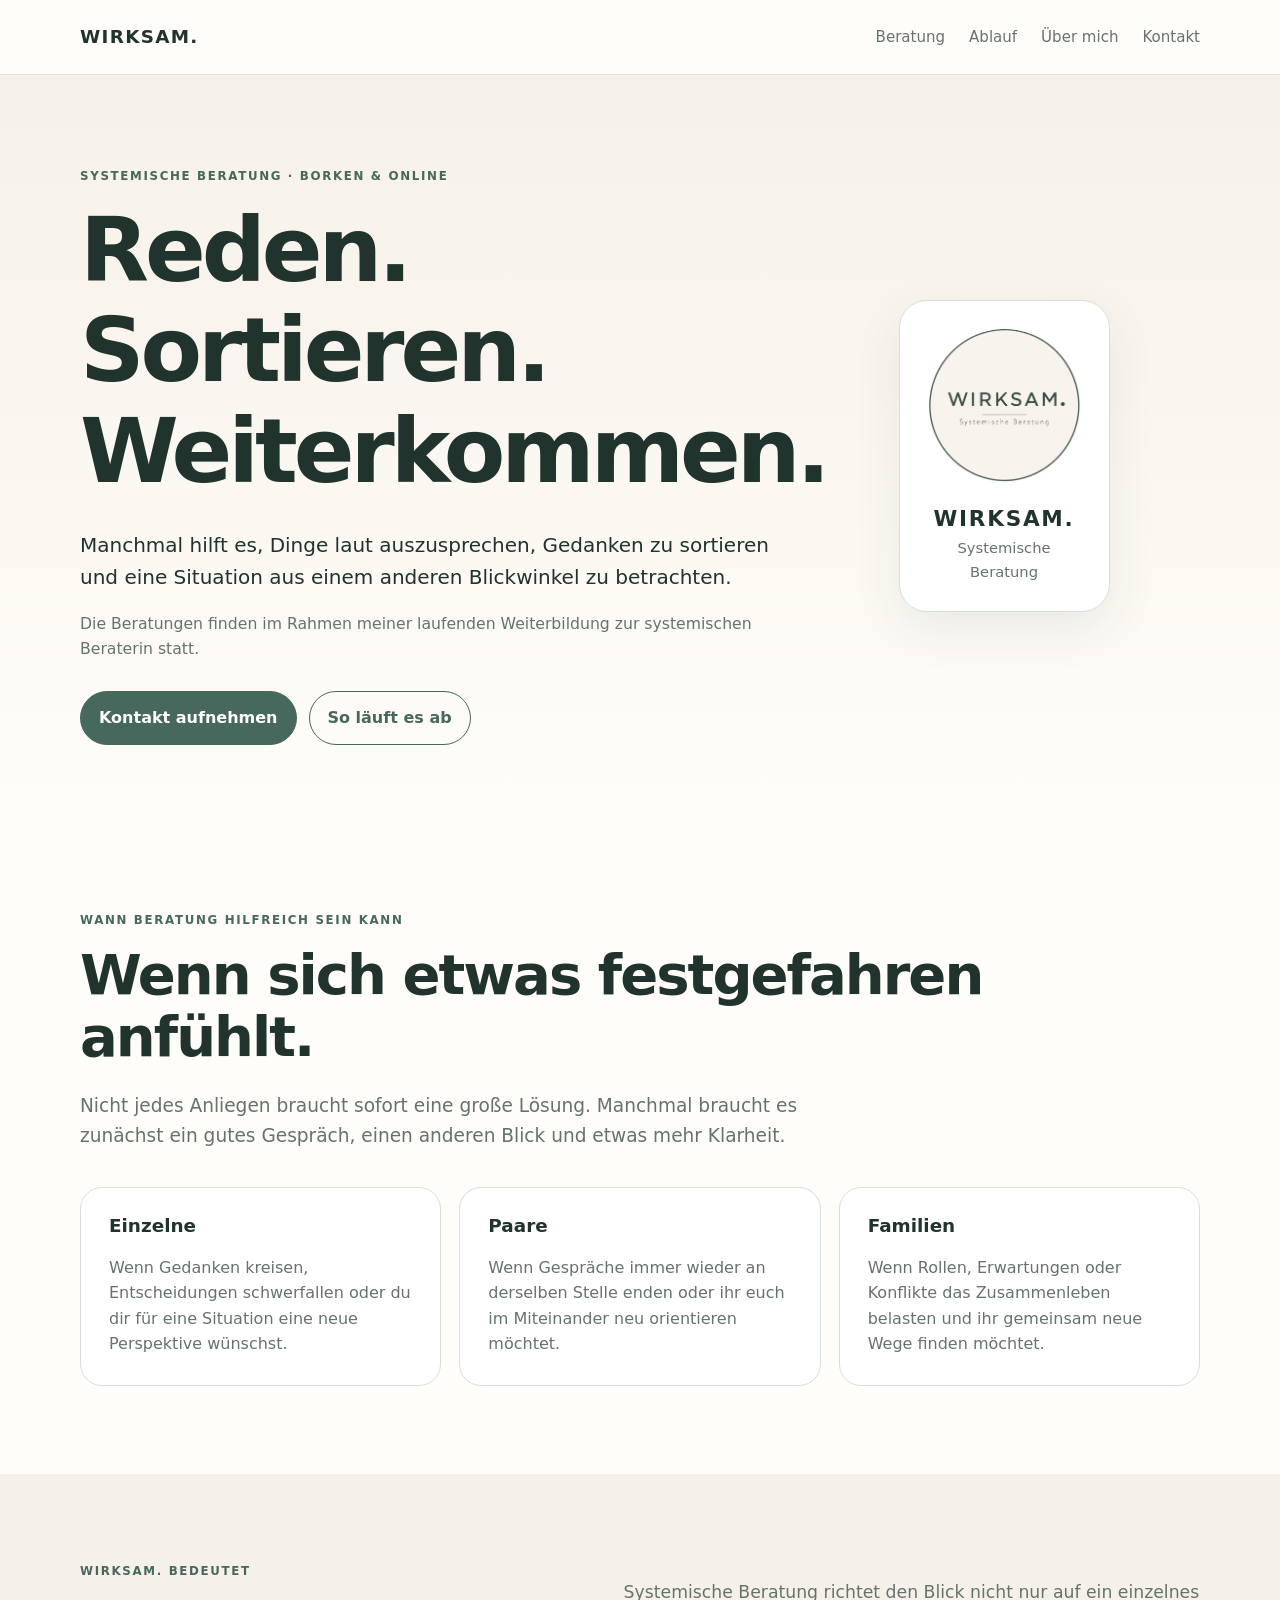
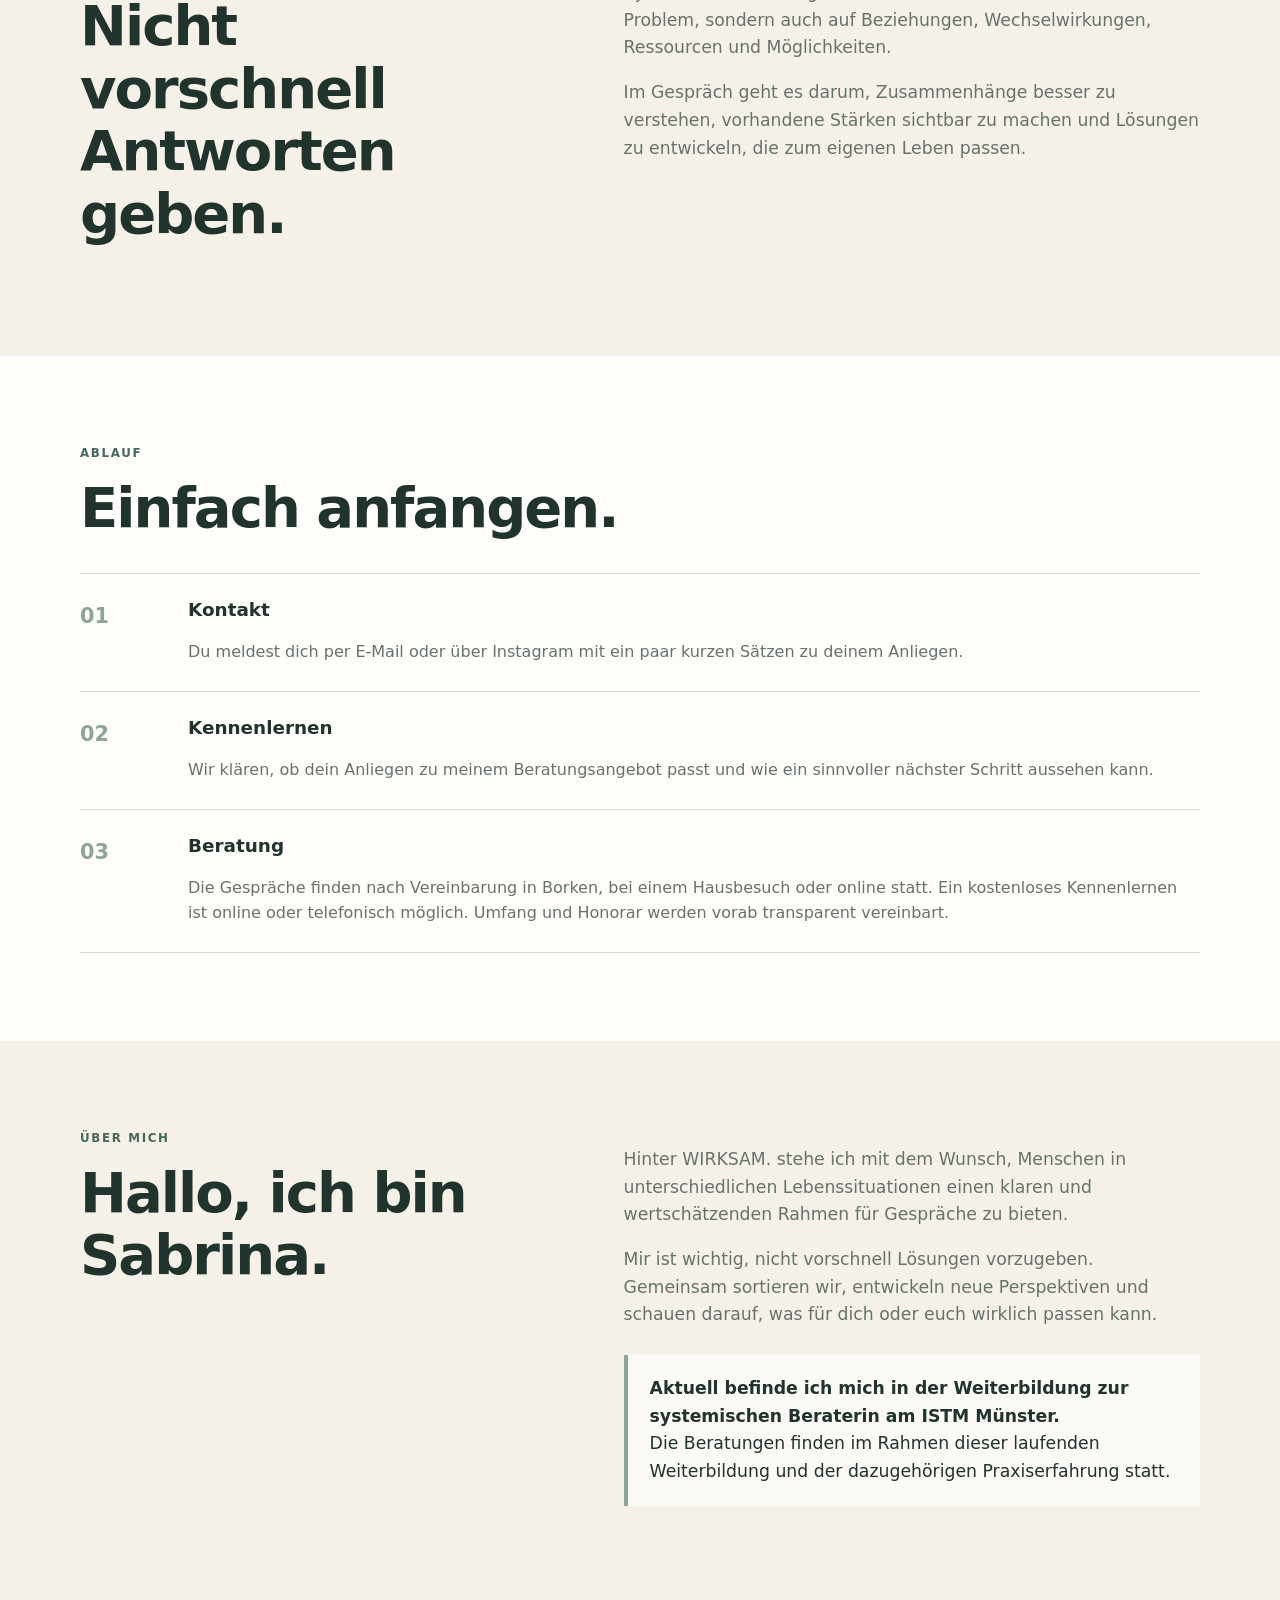
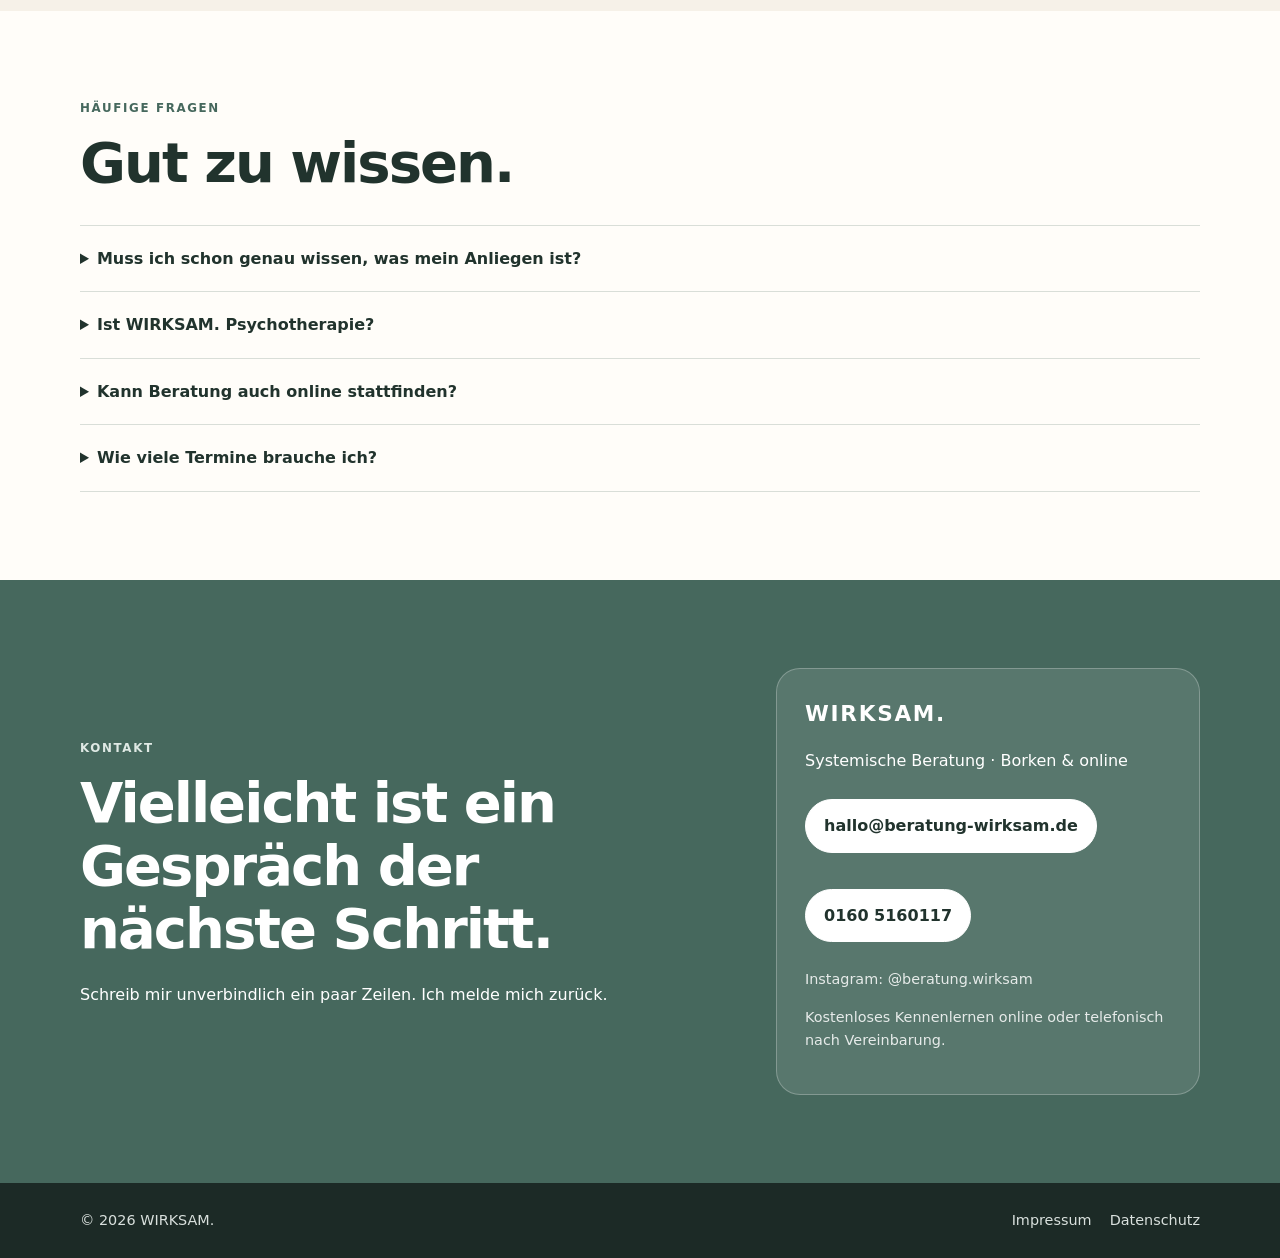
==== index.html @ e42dd4d7 "Add files via upload" ====
<!doctype html>
<html lang="de">
<head>
  <meta charset="utf-8">
  <meta name="viewport" content="width=device-width,initial-scale=1">
  <title>WIRKSAM. | Systemische Beratung in Borken & online</title>
  <meta name="description" content="WIRKSAM. – Systemische Beratung für Einzelne, Paare und Familien in Borken und online. Reden. Sortieren. Weiterkommen.">
  <meta name="robots" content="index,follow">
  <link rel="stylesheet" href="styles.css">
</head>
<body>
  <header class="site-header">
    <div class="wrap nav">
      <a class="brand" href="#top">WIRKSAM.</a>
      <nav aria-label="Hauptnavigation">
        <a href="#beratung">Beratung</a>
        <a href="#ablauf">Ablauf</a>
        <a href="#ueber-mich">Über mich</a>
        <a href="#kontakt">Kontakt</a>
      </nav>
    </div>
  </header>

  <main id="top">
    <section class="hero">
      <div class="wrap hero-grid">
        <div>
          <p class="eyebrow">Systemische Beratung · Borken & online</p>
          <h1>Reden.<br>Sortieren.<br>Weiterkommen.</h1>
          <p class="lead">
            Manchmal hilft es, Dinge laut auszusprechen, Gedanken zu sortieren
            und eine Situation aus einem anderen Blickwinkel zu betrachten.
          </p>
          <p class="training-note">
            Die Beratungen finden im Rahmen meiner laufenden Weiterbildung
            zur systemischen Beraterin statt.
          </p>
          <div class="actions">
            <a class="button primary" href="#kontakt">Kontakt aufnehmen</a>
            <a class="button secondary" href="#ablauf">So läuft es ab</a>
          </div>
        </div>

        <aside class="hero-card" aria-label="WIRKSAM. Kurzprofil">
          <img src="wirksam-profil.png" alt="WIRKSAM. Systemische Beratung" onerror="this.style.display='none'">
          <div>
            <strong>WIRKSAM.</strong>
            <span>Systemische Beratung</span>
          </div>
        </aside>
      </div>
    </section>

    <section class="section" id="beratung">
      <div class="wrap">
        <p class="eyebrow">Wann Beratung hilfreich sein kann</p>
        <h2>Wenn sich etwas festgefahren anfühlt.</h2>
        <p class="intro">
          Nicht jedes Anliegen braucht sofort eine große Lösung. Manchmal braucht es
          zunächst ein gutes Gespräch, einen anderen Blick und etwas mehr Klarheit.
        </p>

        <div class="cards three">
          <article class="card">
            <h3>Einzelne</h3>
            <p>Wenn Gedanken kreisen, Entscheidungen schwerfallen oder du dir für eine Situation eine neue Perspektive wünschst.</p>
          </article>
          <article class="card">
            <h3>Paare</h3>
            <p>Wenn Gespräche immer wieder an derselben Stelle enden oder ihr euch im Miteinander neu orientieren möchtet.</p>
          </article>
          <article class="card">
            <h3>Familien</h3>
            <p>Wenn Rollen, Erwartungen oder Konflikte das Zusammenleben belasten und ihr gemeinsam neue Wege finden möchtet.</p>
          </article>
        </div>
      </div>
    </section>

    <section class="section soft">
      <div class="wrap split">
        <div>
          <p class="eyebrow">WIRKSAM. bedeutet</p>
          <h2>Nicht vorschnell Antworten geben.</h2>
        </div>
        <div class="copy">
          <p>
            Systemische Beratung richtet den Blick nicht nur auf ein einzelnes Problem,
            sondern auch auf Beziehungen, Wechselwirkungen, Ressourcen und Möglichkeiten.
          </p>
          <p>
            Im Gespräch geht es darum, Zusammenhänge besser zu verstehen, vorhandene
            Stärken sichtbar zu machen und Lösungen zu entwickeln, die zum eigenen Leben passen.
          </p>
        </div>
      </div>
    </section>

    <section class="section" id="ablauf">
      <div class="wrap">
        <p class="eyebrow">Ablauf</p>
        <h2>Einfach anfangen.</h2>
        <div class="steps">
          <div class="step">
            <span>01</span>
            <div>
              <h3>Kontakt</h3>
              <p>Du meldest dich per E-Mail oder über Instagram mit ein paar kurzen Sätzen zu deinem Anliegen.</p>
            </div>
          </div>
          <div class="step">
            <span>02</span>
            <div>
              <h3>Kennenlernen</h3>
              <p>Wir klären, ob dein Anliegen zu meinem Beratungsangebot passt und wie ein sinnvoller nächster Schritt aussehen kann.</p>
            </div>
          </div>
          <div class="step">
            <span>03</span>
            <div>
              <h3>Beratung</h3>
              <p>Die Gespräche finden nach Vereinbarung in Borken, bei einem Hausbesuch oder online statt. Ein kostenloses Kennenlernen ist online oder telefonisch möglich. Umfang und Honorar werden vorab transparent vereinbart.</p>
            </div>
          </div>
        </div>
      </div>
    </section>

    <section class="section soft" id="ueber-mich">
      <div class="wrap split">
        <div>
          <p class="eyebrow">Über mich</p>
          <h2>Hallo, ich bin Sabrina.</h2>
        </div>
        <div class="copy">
          <p>
            Hinter WIRKSAM. stehe ich mit dem Wunsch, Menschen in unterschiedlichen
            Lebenssituationen einen klaren und wertschätzenden Rahmen für Gespräche zu bieten.
          </p>
          <p>
            Mir ist wichtig, nicht vorschnell Lösungen vorzugeben. Gemeinsam sortieren wir,
            entwickeln neue Perspektiven und schauen darauf, was für dich oder euch wirklich passen kann.
          </p>
          <p class="training-box">
            <strong>Aktuell befinde ich mich in der Weiterbildung zur systemischen Beraterin am ISTM Münster.</strong><br>
            Die Beratungen finden im Rahmen dieser laufenden Weiterbildung und der dazugehörigen Praxiserfahrung statt.
          </p>
        </div>
      </div>
    </section>

    <section class="section" id="faq">
      <div class="wrap">
        <p class="eyebrow">Häufige Fragen</p>
        <h2>Gut zu wissen.</h2>
        <div class="faq">
          <details>
            <summary>Muss ich schon genau wissen, was mein Anliegen ist?</summary>
            <p>Nein. Es reicht, wenn du merkst, dass du etwas sortieren oder verändern möchtest. Worum es genau geht, kann sich auch erst im Gespräch zeigen.</p>
          </details>
          <details>
            <summary>Ist WIRKSAM. Psychotherapie?</summary>
            <p>Nein. WIRKSAM. bietet systemische Beratung an und ersetzt keine ärztliche oder psychotherapeutische Behandlung.</p>
          </details>
          <details>
            <summary>Kann Beratung auch online stattfinden?</summary>
            <p>Ja. Termine können nach Vereinbarung in Borken oder online stattfinden.</p>
          </details>
          <details>
            <summary>Wie viele Termine brauche ich?</summary>
            <p>Das hängt vom Anliegen ab. Systemische Beratung kann auch mit wenigen Gesprächen sinnvoll sein. Umfang und nächster Schritt werden gemeinsam geklärt.</p>
          </details>
        </div>
      </div>
    </section>

    <section class="contact" id="kontakt">
      <div class="wrap contact-inner">
        <div>
          <p class="eyebrow light">Kontakt</p>
          <h2>Vielleicht ist ein Gespräch der nächste Schritt.</h2>
          <p>Schreib mir unverbindlich ein paar Zeilen. Ich melde mich zurück.</p>
        </div>
        <div class="contact-card">
          <strong>WIRKSAM.</strong>
          <p>Systemische Beratung · Borken & online</p>
          <a class="button lightbutton" href="mailto:hallo@beratung-wirksam.de">hallo@beratung-wirksam.de</a>
          <p><a class="button lightbutton" href="tel:+491605160117">0160 5160117</a></p>
          <p class="small">Instagram: @beratung.wirksam</p>
          <p class="small">Kostenloses Kennenlernen online oder telefonisch nach Vereinbarung.</p>
        </div>
      </div>
    </section>
  </main>

  <footer>
    <div class="wrap footer-inner">
      <span>© <span id="year"></span> WIRKSAM.</span>
      <div>
        <a href="impressum.html">Impressum</a>
        <a href="datenschutz.html">Datenschutz</a>
      </div>
    </div>
  </footer>

  <script>
    document.getElementById('year').textContent = new Date().getFullYear();
  </script>
</body>
</html>
---- styles.css ----
:root{
  --ink:#21332d;
  --green:#46685d;
  --sage:#8da497;
  --cream:#f6f1e8;
  --paper:#fffdf9;
  --line:#d9ded8;
  --muted:#66736d;
  --max:1120px;
}
*{box-sizing:border-box}
html{scroll-behavior:smooth}
body{
  margin:0;
  font-family:Inter, ui-sans-serif, system-ui, -apple-system, BlinkMacSystemFont, "Segoe UI", sans-serif;
  color:var(--ink);
  background:var(--paper);
  line-height:1.6;
}
a{color:inherit}
.wrap{width:min(calc(100% - 40px),var(--max));margin:auto}
.site-header{
  position:sticky;top:0;z-index:10;
  backdrop-filter:blur(14px);
  background:rgba(255,253,249,.9);
  border-bottom:1px solid rgba(217,222,216,.8)
}
.nav{height:74px;display:flex;align-items:center;justify-content:space-between;gap:24px}
.brand{font-weight:800;letter-spacing:.07em;text-decoration:none;font-size:1.15rem}
nav{display:flex;gap:24px}
nav a{text-decoration:none;color:var(--muted);font-size:.94rem}
nav a:hover{color:var(--ink)}
.hero{padding:92px 0 78px;background:linear-gradient(180deg,var(--cream),var(--paper))}
.hero-grid{display:grid;grid-template-columns:1.5fr .7fr;gap:72px;align-items:center}
.eyebrow{
  text-transform:uppercase;letter-spacing:.14em;font-size:.74rem;
  font-weight:750;color:var(--green);margin:0 0 14px
}
h1,h2,h3{line-height:1.12;margin-top:0}
h1{font-size:clamp(3rem,7vw,6.2rem);letter-spacing:-.045em;margin-bottom:28px}
h2{font-size:clamp(2rem,4.5vw,3.5rem);letter-spacing:-.035em;margin-bottom:22px}
h3{font-size:1.15rem}
.lead{font-size:1.25rem;max-width:720px;margin:0 0 18px}
.training-note{max-width:700px;color:var(--muted);font-size:.98rem}
.actions{display:flex;gap:12px;flex-wrap:wrap;margin-top:30px}
.button{
  display:inline-block;padding:13px 18px;border-radius:999px;text-decoration:none;
  font-weight:700;border:1px solid var(--green)
}
.primary{background:var(--green);color:#fff}
.secondary{background:transparent;color:var(--green)}
.hero-card{
  background:#fff;border:1px solid var(--line);border-radius:28px;padding:28px;
  box-shadow:0 18px 50px rgba(33,51,45,.08);text-align:center
}
.hero-card img{width:100%;max-width:260px;border-radius:50%;display:block;margin:0 auto 20px}
.hero-card strong{display:block;font-size:1.35rem;letter-spacing:.08em}
.hero-card span{display:block;color:var(--muted);font-size:.92rem}
.section{padding:88px 0}
.soft{background:var(--cream)}
.intro{font-size:1.16rem;max-width:760px;color:var(--muted)}
.cards{display:grid;gap:18px;margin-top:36px}
.cards.three{grid-template-columns:repeat(3,1fr)}
.card{border:1px solid var(--line);border-radius:22px;padding:28px;background:#fff}
.card p{color:var(--muted);margin-bottom:0}
.split{display:grid;grid-template-columns:.9fr 1.1fr;gap:72px}
.copy{font-size:1.08rem;color:var(--muted)}
.training-box{
  margin-top:26px;padding:20px 22px;border-left:4px solid var(--sage);
  background:rgba(255,255,255,.6);color:var(--ink)
}
.steps{margin-top:34px;border-top:1px solid var(--line)}
.step{display:grid;grid-template-columns:90px 1fr;gap:18px;padding:26px 0;border-bottom:1px solid var(--line)}
.step>span{font-weight:800;color:var(--sage);font-size:1.3rem}
.step p{color:var(--muted);margin:0}
.faq{margin-top:30px}
details{border-top:1px solid var(--line);padding:20px 0}
details:last-child{border-bottom:1px solid var(--line)}
summary{cursor:pointer;font-weight:750}
details p{color:var(--muted);max-width:840px}
.contact{background:var(--green);color:#fff;padding:88px 0}
.contact-inner{display:grid;grid-template-columns:1.2fr .8fr;gap:60px;align-items:center}
.contact .eyebrow.light{color:#dfe9e4}
.contact h2{max-width:760px}
.contact-card{background:rgba(255,255,255,.1);border:1px solid rgba(255,255,255,.25);border-radius:24px;padding:28px}
.contact-card strong{font-size:1.35rem;letter-spacing:.08em}
.lightbutton{background:#fff;border-color:#fff;color:var(--ink);margin:10px 0}
.small{font-size:.9rem;opacity:.85}
footer{padding:26px 0;background:#1c2a26;color:#d9e0dd}
.footer-inner{display:flex;justify-content:space-between;gap:20px;font-size:.9rem}
.footer-inner div{display:flex;gap:18px}
.footer-inner a{text-decoration:none}
@media (max-width:820px){
  nav{display:none}
  .hero{padding-top:64px}
  .hero-grid,.split,.contact-inner{grid-template-columns:1fr;gap:38px}
  .hero-card{max-width:360px}
  .cards.three{grid-template-columns:1fr}
  .section{padding:64px 0}
}
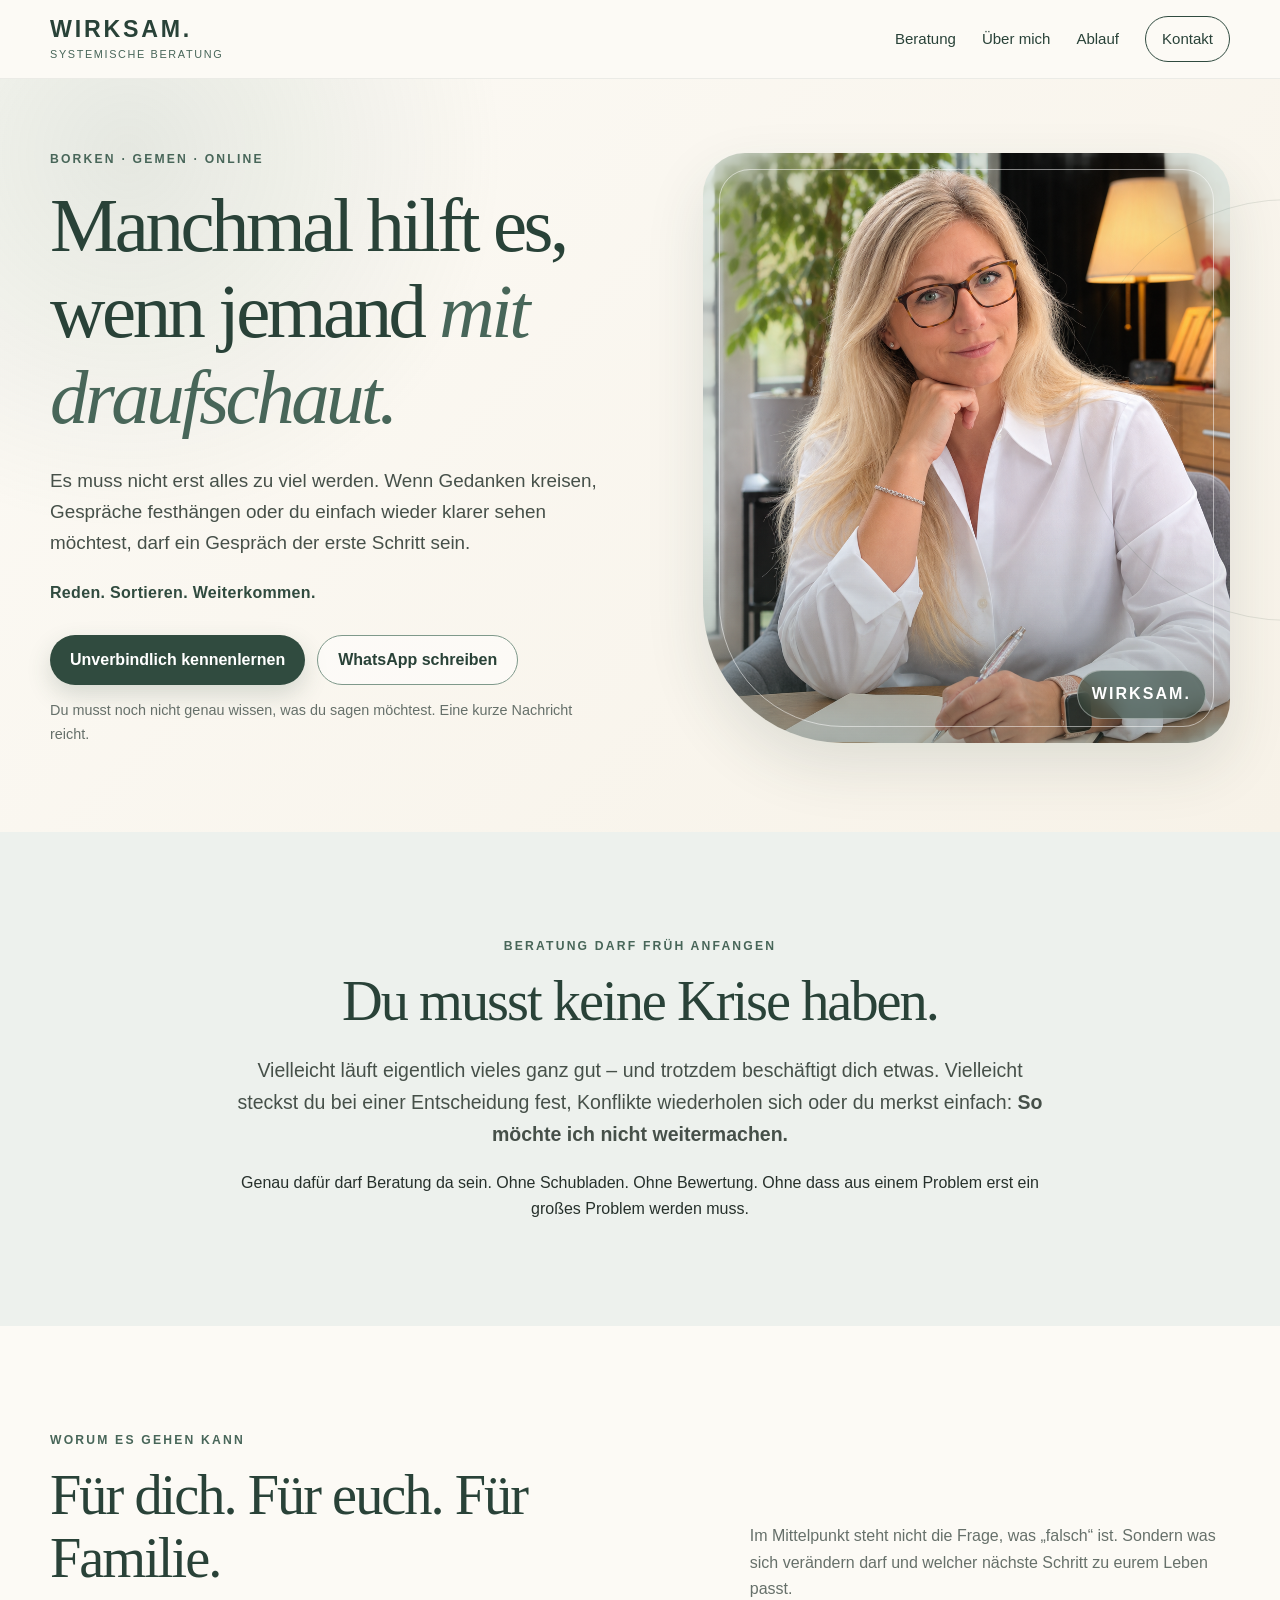
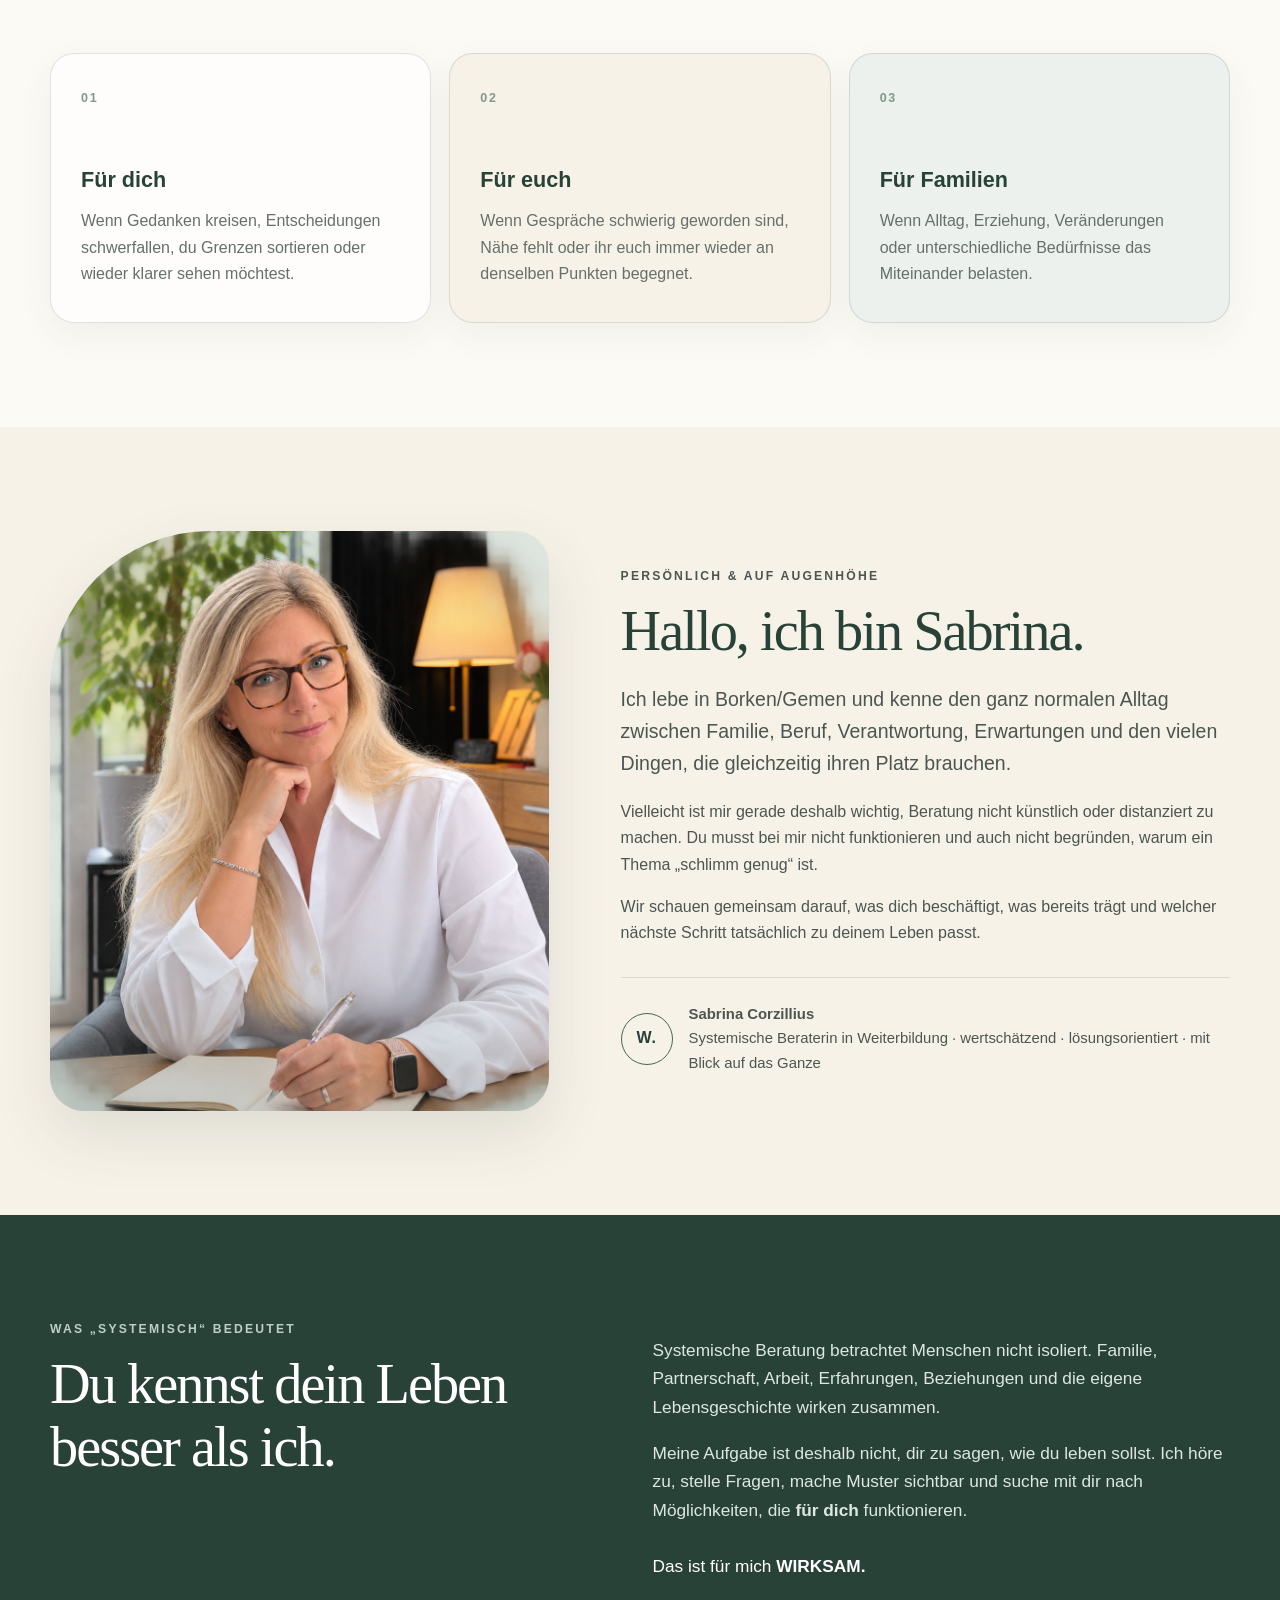
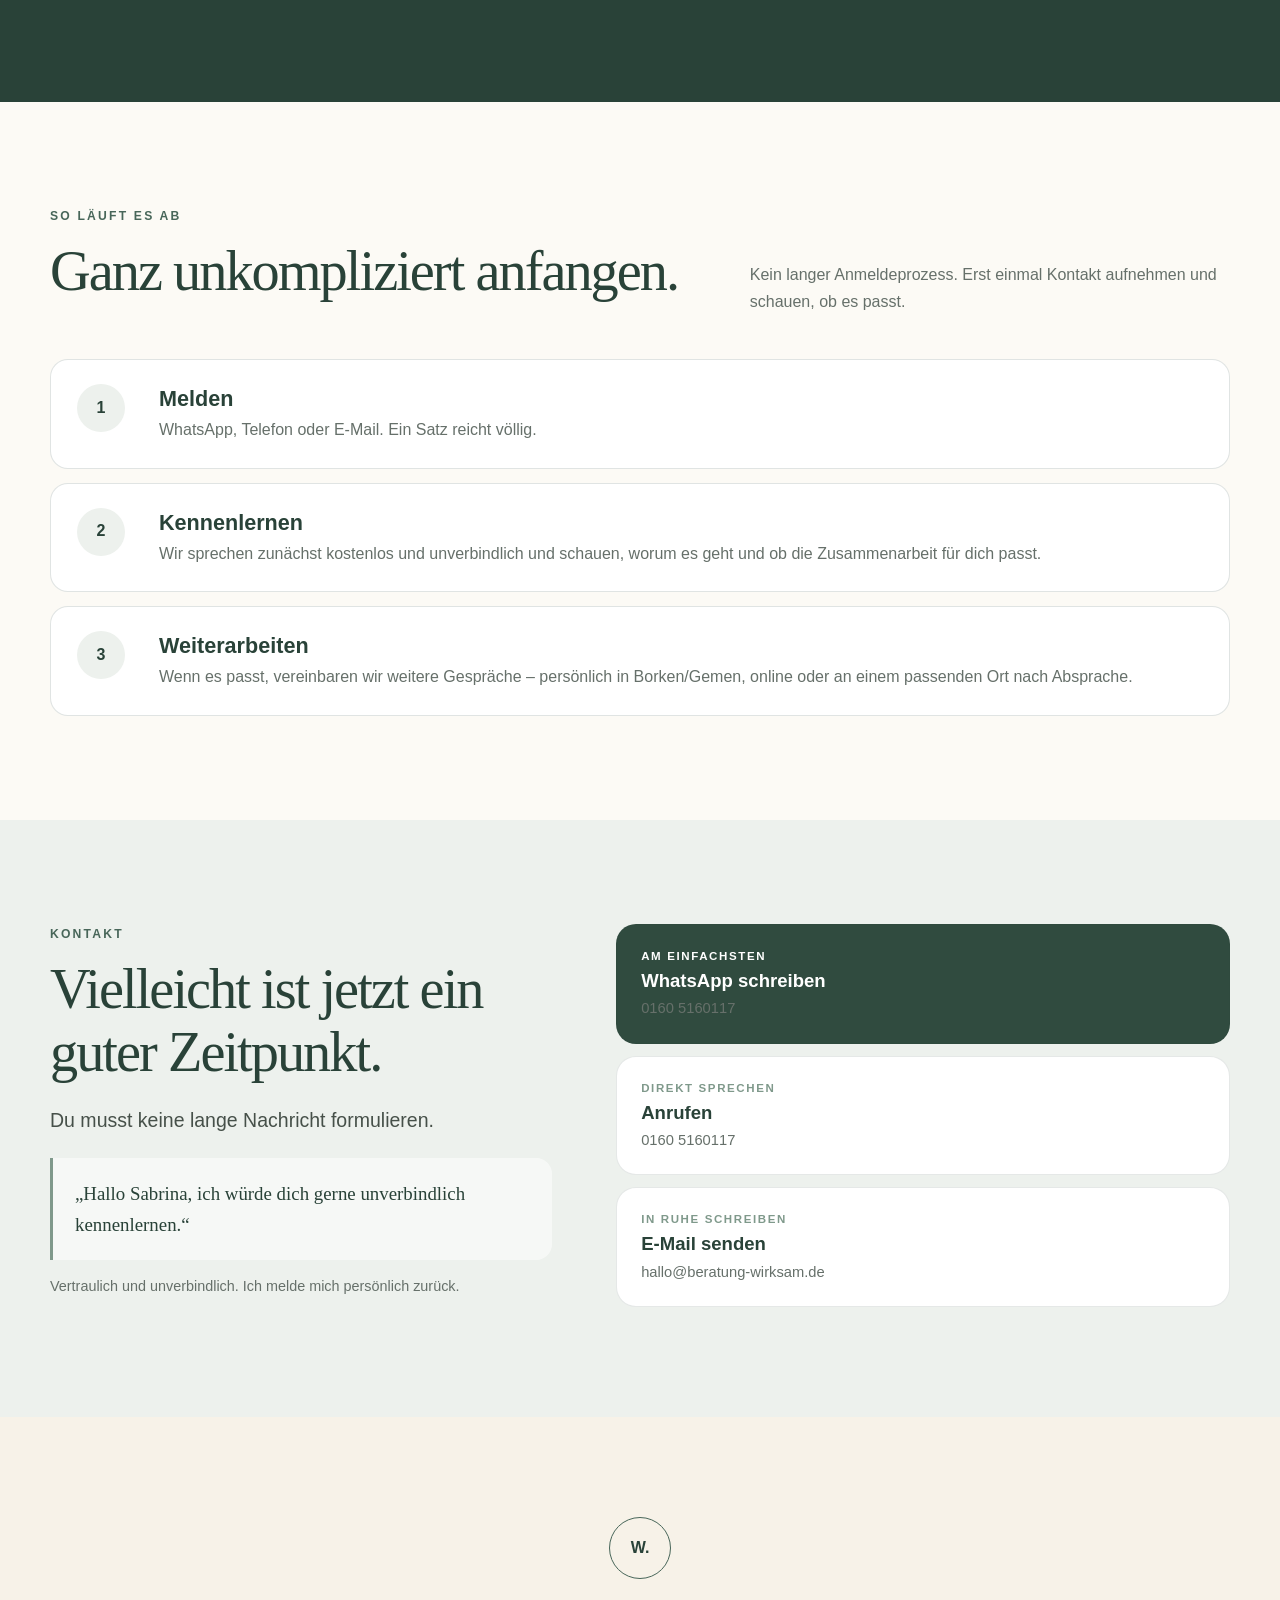
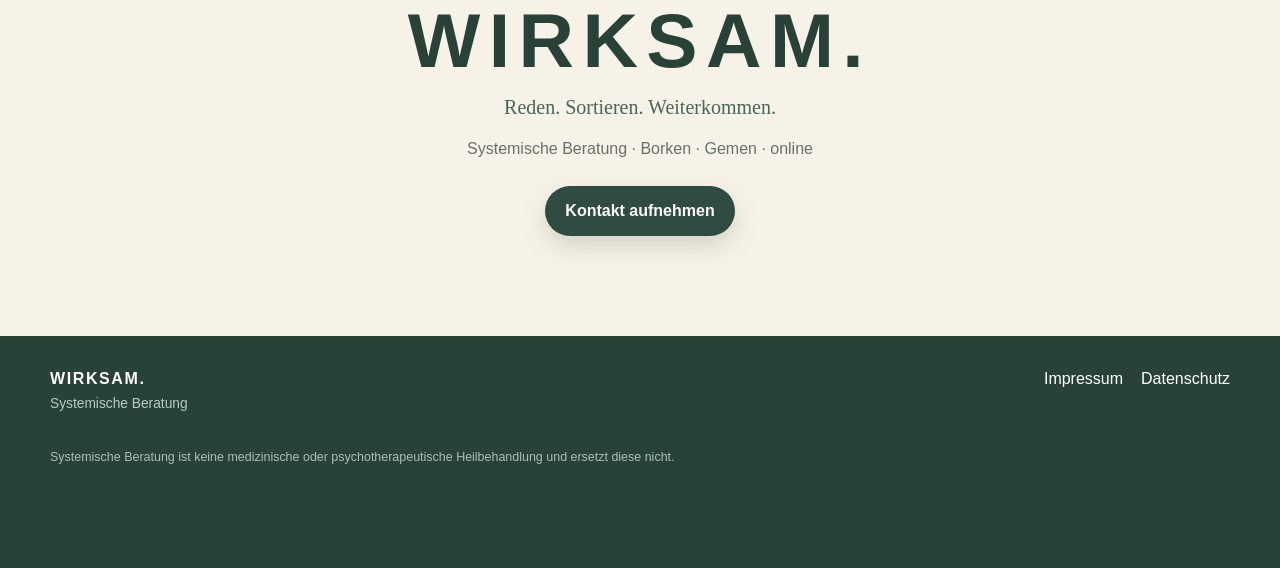
==== commit 3ba144a1: "Add files via upload" ====
--- a/index.html
+++ b/index.html
@@ -2,209 +2,219 @@
 <html lang="de">
 <head>
   <meta charset="utf-8">
-  <meta name="viewport" content="width=device-width,initial-scale=1">
+  <meta name="viewport" content="width=device-width, initial-scale=1">
   <title>WIRKSAM. | Systemische Beratung in Borken & online</title>
-  <meta name="description" content="WIRKSAM. – Systemische Beratung für Einzelne, Paare und Familien in Borken und online. Reden. Sortieren. Weiterkommen.">
-  <meta name="robots" content="index,follow">
-  <link rel="stylesheet" href="styles.css">
+  <meta name="description" content="WIRKSAM. – Systemische Beratung für Einzelne, Paare und Familien in Borken/Gemen und online. Reden. Sortieren. Weiterkommen.">
+  <meta name="theme-color" content="#304b3f">
+  <meta property="og:title" content="WIRKSAM. | Systemische Beratung">
+  <meta property="og:description" content="Reden. Sortieren. Weiterkommen. Systemische Beratung in Borken/Gemen & online.">
+  <meta property="og:type" content="website">
+  <meta property="og:url" content="https://beratung-wirksam.de/">
+  <meta property="og:image" content="https://beratung-wirksam.de/assets/social-preview.svg">
+  <link rel="canonical" href="https://beratung-wirksam.de/">
+  <link rel="icon" href="assets/favicon.svg" type="image/svg+xml">
+  <link rel="stylesheet" href="style.css">
 </head>
 <body>
+  <a class="skip-link" href="#inhalt">Zum Inhalt springen</a>
+
   <header class="site-header">
-    <div class="wrap nav">
-      <a class="brand" href="#top">WIRKSAM.</a>
-      <nav aria-label="Hauptnavigation">
+    <div class="shell header-inner">
+      <a class="brand" href="#top" aria-label="WIRKSAM. Startseite">
+        <span class="brand-name">WIRKSAM.</span>
+        <span class="brand-sub">Systemische Beratung</span>
+      </a>
+      <nav class="nav" aria-label="Hauptnavigation">
         <a href="#beratung">Beratung</a>
+        <a href="#ueber-mich">Über mich</a>
         <a href="#ablauf">Ablauf</a>
-        <a href="#ueber-mich">Über mich</a>
-        <a href="#kontakt">Kontakt</a>
+        <a class="nav-cta" href="#kontakt">Kontakt</a>
       </nav>
     </div>
   </header>
 
-  <main id="top">
-    <section class="hero">
-      <div class="wrap hero-grid">
-        <div>
-          <p class="eyebrow">Systemische Beratung · Borken & online</p>
-          <h1>Reden.<br>Sortieren.<br>Weiterkommen.</h1>
-          <p class="lead">
-            Manchmal hilft es, Dinge laut auszusprechen, Gedanken zu sortieren
-            und eine Situation aus einem anderen Blickwinkel zu betrachten.
-          </p>
-          <p class="training-note">
-            Die Beratungen finden im Rahmen meiner laufenden Weiterbildung
-            zur systemischen Beraterin statt.
-          </p>
-          <div class="actions">
-            <a class="button primary" href="#kontakt">Kontakt aufnehmen</a>
-            <a class="button secondary" href="#ablauf">So läuft es ab</a>
-          </div>
-        </div>
-
-        <aside class="hero-card" aria-label="WIRKSAM. Kurzprofil">
-          <img src="wirksam-profil.png" alt="WIRKSAM. Systemische Beratung" onerror="this.style.display='none'">
+  <main id="inhalt">
+    <section class="hero" id="top">
+      <div class="shell hero-grid">
+        <div class="hero-copy">
+          <p class="eyebrow">Borken · Gemen · online</p>
+          <h1>Manchmal hilft es, wenn jemand <em>mit draufschaut.</em></h1>
+          <p class="hero-lead">Es muss nicht erst alles zu viel werden. Wenn Gedanken kreisen, Gespräche festhängen oder du einfach wieder klarer sehen möchtest, darf ein Gespräch der erste Schritt sein.</p>
+          <p class="hero-line"><strong>Reden. Sortieren. Weiterkommen.</strong></p>
+          <div class="button-row">
+            <a class="button button-primary" href="#kontakt">Unverbindlich kennenlernen</a>
+            <a class="button button-quiet" href="https://wa.me/491605160117?text=Hallo%20Sabrina%2C%20ich%20w%C3%BCrde%20dich%20gerne%20unverbindlich%20kennenlernen." target="_blank" rel="noopener noreferrer">WhatsApp schreiben</a>
+          </div>
+          <p class="microcopy">Du musst noch nicht genau wissen, was du sagen möchtest. Eine kurze Nachricht reicht.</p>
+        </div>
+
+        <div class="hero-visual" role="img" aria-label="Sabrina in einer ruhigen Gesprächs- und Arbeitssituation">
+          <div class="photo-note">WIRKSAM.</div>
+        </div>
+      </div>
+    </section>
+
+    <section class="section section-soft">
+      <div class="shell narrow">
+        <p class="eyebrow">Beratung darf früh anfangen</p>
+        <h2>Du musst keine Krise haben.</h2>
+        <p class="big-copy">Vielleicht läuft eigentlich vieles ganz gut – und trotzdem beschäftigt dich etwas. Vielleicht steckst du bei einer Entscheidung fest, Konflikte wiederholen sich oder du merkst einfach: <strong>So möchte ich nicht weitermachen.</strong></p>
+        <p>Genau dafür darf Beratung da sein. Ohne Schubladen. Ohne Bewertung. Ohne dass aus einem Problem erst ein großes Problem werden muss.</p>
+      </div>
+    </section>
+
+    <section class="section" id="beratung">
+      <div class="shell">
+        <div class="section-heading">
           <div>
-            <strong>WIRKSAM.</strong>
-            <span>Systemische Beratung</span>
-          </div>
-        </aside>
-      </div>
-    </section>
-
-    <section class="section" id="beratung">
-      <div class="wrap">
-        <p class="eyebrow">Wann Beratung hilfreich sein kann</p>
-        <h2>Wenn sich etwas festgefahren anfühlt.</h2>
-        <p class="intro">
-          Nicht jedes Anliegen braucht sofort eine große Lösung. Manchmal braucht es
-          zunächst ein gutes Gespräch, einen anderen Blick und etwas mehr Klarheit.
-        </p>
+            <p class="eyebrow">Worum es gehen kann</p>
+            <h2>Für dich. Für euch. Für Familie.</h2>
+          </div>
+          <p>Im Mittelpunkt steht nicht die Frage, was „falsch“ ist. Sondern was sich verändern darf und welcher nächste Schritt zu eurem Leben passt.</p>
+        </div>
 
         <div class="cards three">
           <article class="card">
-            <h3>Einzelne</h3>
-            <p>Wenn Gedanken kreisen, Entscheidungen schwerfallen oder du dir für eine Situation eine neue Perspektive wünschst.</p>
+            <span class="card-number">01</span>
+            <h3>Für dich</h3>
+            <p>Wenn Gedanken kreisen, Entscheidungen schwerfallen, du Grenzen sortieren oder wieder klarer sehen möchtest.</p>
           </article>
           <article class="card">
-            <h3>Paare</h3>
-            <p>Wenn Gespräche immer wieder an derselben Stelle enden oder ihr euch im Miteinander neu orientieren möchtet.</p>
+            <span class="card-number">02</span>
+            <h3>Für euch</h3>
+            <p>Wenn Gespräche schwierig geworden sind, Nähe fehlt oder ihr euch immer wieder an denselben Punkten begegnet.</p>
           </article>
           <article class="card">
-            <h3>Familien</h3>
-            <p>Wenn Rollen, Erwartungen oder Konflikte das Zusammenleben belasten und ihr gemeinsam neue Wege finden möchtet.</p>
-          </article>
-        </div>
-      </div>
-    </section>
-
-    <section class="section soft">
-      <div class="wrap split">
+            <span class="card-number">03</span>
+            <h3>Für Familien</h3>
+            <p>Wenn Alltag, Erziehung, Veränderungen oder unterschiedliche Bedürfnisse das Miteinander belasten.</p>
+          </article>
+        </div>
+      </div>
+    </section>
+
+    <section class="section about" id="ueber-mich">
+      <div class="shell about-grid">
+        <div class="about-visual" role="img" aria-label="Sabrina Corzillius"></div>
+        <div class="about-copy">
+          <p class="eyebrow">Persönlich & auf Augenhöhe</p>
+          <h2>Hallo, ich bin Sabrina.</h2>
+          <p class="big-copy">Ich lebe in Borken/Gemen und kenne den ganz normalen Alltag zwischen Familie, Beruf, Verantwortung, Erwartungen und den vielen Dingen, die gleichzeitig ihren Platz brauchen.</p>
+          <p>Vielleicht ist mir gerade deshalb wichtig, Beratung nicht künstlich oder distanziert zu machen. Du musst bei mir nicht funktionieren und auch nicht begründen, warum ein Thema „schlimm genug“ ist.</p>
+          <p>Wir schauen gemeinsam darauf, was dich beschäftigt, was bereits trägt und welcher nächste Schritt tatsächlich zu deinem Leben passt.</p>
+          <div class="qualification">
+            <span class="qualification-mark" aria-hidden="true">W.</span>
+            <p><strong>Sabrina Corzillius</strong><br>Systemische Beraterin in Weiterbildung · wertschätzend · lösungsorientiert · mit Blick auf das Ganze</p>
+          </div>
+        </div>
+      </div>
+    </section>
+
+    <section class="section section-deep">
+      <div class="shell system-grid">
         <div>
-          <p class="eyebrow">WIRKSAM. bedeutet</p>
-          <h2>Nicht vorschnell Antworten geben.</h2>
-        </div>
-        <div class="copy">
-          <p>
-            Systemische Beratung richtet den Blick nicht nur auf ein einzelnes Problem,
-            sondern auch auf Beziehungen, Wechselwirkungen, Ressourcen und Möglichkeiten.
-          </p>
-          <p>
-            Im Gespräch geht es darum, Zusammenhänge besser zu verstehen, vorhandene
-            Stärken sichtbar zu machen und Lösungen zu entwickeln, die zum eigenen Leben passen.
-          </p>
+          <p class="eyebrow eyebrow-light">Was „systemisch“ bedeutet</p>
+          <h2>Du kennst dein Leben besser als ich.</h2>
+        </div>
+        <div class="system-copy">
+          <p>Systemische Beratung betrachtet Menschen nicht isoliert. Familie, Partnerschaft, Arbeit, Erfahrungen, Beziehungen und die eigene Lebensgeschichte wirken zusammen.</p>
+          <p>Meine Aufgabe ist deshalb nicht, dir zu sagen, wie du leben sollst. Ich höre zu, stelle Fragen, mache Muster sichtbar und suche mit dir nach Möglichkeiten, die <strong>für dich</strong> funktionieren.</p>
+          <p class="signature-line">Das ist für mich <strong>WIRKSAM.</strong></p>
         </div>
       </div>
     </section>
 
     <section class="section" id="ablauf">
-      <div class="wrap">
-        <p class="eyebrow">Ablauf</p>
-        <h2>Einfach anfangen.</h2>
+      <div class="shell">
+        <div class="section-heading compact">
+          <div>
+            <p class="eyebrow">So läuft es ab</p>
+            <h2>Ganz unkompliziert anfangen.</h2>
+          </div>
+          <p>Kein langer Anmeldeprozess. Erst einmal Kontakt aufnehmen und schauen, ob es passt.</p>
+        </div>
+
         <div class="steps">
-          <div class="step">
-            <span>01</span>
+          <article class="step">
+            <span>1</span>
             <div>
-              <h3>Kontakt</h3>
-              <p>Du meldest dich per E-Mail oder über Instagram mit ein paar kurzen Sätzen zu deinem Anliegen.</p>
+              <h3>Melden</h3>
+              <p>WhatsApp, Telefon oder E-Mail. Ein Satz reicht völlig.</p>
             </div>
-          </div>
-          <div class="step">
-            <span>02</span>
+          </article>
+          <article class="step">
+            <span>2</span>
             <div>
               <h3>Kennenlernen</h3>
-              <p>Wir klären, ob dein Anliegen zu meinem Beratungsangebot passt und wie ein sinnvoller nächster Schritt aussehen kann.</p>
+              <p>Wir sprechen zunächst kostenlos und unverbindlich und schauen, worum es geht und ob die Zusammenarbeit für dich passt.</p>
             </div>
-          </div>
-          <div class="step">
-            <span>03</span>
+          </article>
+          <article class="step">
+            <span>3</span>
             <div>
-              <h3>Beratung</h3>
-              <p>Die Gespräche finden nach Vereinbarung in Borken, bei einem Hausbesuch oder online statt. Ein kostenloses Kennenlernen ist online oder telefonisch möglich. Umfang und Honorar werden vorab transparent vereinbart.</p>
+              <h3>Weiterarbeiten</h3>
+              <p>Wenn es passt, vereinbaren wir weitere Gespräche – persönlich in Borken/Gemen, online oder an einem passenden Ort nach Absprache.</p>
             </div>
-          </div>
-        </div>
-      </div>
-    </section>
-
-    <section class="section soft" id="ueber-mich">
-      <div class="wrap split">
+          </article>
+        </div>
+      </div>
+    </section>
+
+    <section class="section contact" id="kontakt">
+      <div class="shell contact-grid">
         <div>
-          <p class="eyebrow">Über mich</p>
-          <h2>Hallo, ich bin Sabrina.</h2>
-        </div>
-        <div class="copy">
-          <p>
-            Hinter WIRKSAM. stehe ich mit dem Wunsch, Menschen in unterschiedlichen
-            Lebenssituationen einen klaren und wertschätzenden Rahmen für Gespräche zu bieten.
-          </p>
-          <p>
-            Mir ist wichtig, nicht vorschnell Lösungen vorzugeben. Gemeinsam sortieren wir,
-            entwickeln neue Perspektiven und schauen darauf, was für dich oder euch wirklich passen kann.
-          </p>
-          <p class="training-box">
-            <strong>Aktuell befinde ich mich in der Weiterbildung zur systemischen Beraterin am ISTM Münster.</strong><br>
-            Die Beratungen finden im Rahmen dieser laufenden Weiterbildung und der dazugehörigen Praxiserfahrung statt.
-          </p>
-        </div>
-      </div>
-    </section>
-
-    <section class="section" id="faq">
-      <div class="wrap">
-        <p class="eyebrow">Häufige Fragen</p>
-        <h2>Gut zu wissen.</h2>
-        <div class="faq">
-          <details>
-            <summary>Muss ich schon genau wissen, was mein Anliegen ist?</summary>
-            <p>Nein. Es reicht, wenn du merkst, dass du etwas sortieren oder verändern möchtest. Worum es genau geht, kann sich auch erst im Gespräch zeigen.</p>
-          </details>
-          <details>
-            <summary>Ist WIRKSAM. Psychotherapie?</summary>
-            <p>Nein. WIRKSAM. bietet systemische Beratung an und ersetzt keine ärztliche oder psychotherapeutische Behandlung.</p>
-          </details>
-          <details>
-            <summary>Kann Beratung auch online stattfinden?</summary>
-            <p>Ja. Termine können nach Vereinbarung in Borken oder online stattfinden.</p>
-          </details>
-          <details>
-            <summary>Wie viele Termine brauche ich?</summary>
-            <p>Das hängt vom Anliegen ab. Systemische Beratung kann auch mit wenigen Gesprächen sinnvoll sein. Umfang und nächster Schritt werden gemeinsam geklärt.</p>
-          </details>
-        </div>
-      </div>
-    </section>
-
-    <section class="contact" id="kontakt">
-      <div class="wrap contact-inner">
-        <div>
-          <p class="eyebrow light">Kontakt</p>
-          <h2>Vielleicht ist ein Gespräch der nächste Schritt.</h2>
-          <p>Schreib mir unverbindlich ein paar Zeilen. Ich melde mich zurück.</p>
-        </div>
-        <div class="contact-card">
-          <strong>WIRKSAM.</strong>
-          <p>Systemische Beratung · Borken & online</p>
-          <a class="button lightbutton" href="mailto:hallo@beratung-wirksam.de">hallo@beratung-wirksam.de</a>
-          <p><a class="button lightbutton" href="tel:+491605160117">0160 5160117</a></p>
-          <p class="small">Instagram: @beratung.wirksam</p>
-          <p class="small">Kostenloses Kennenlernen online oder telefonisch nach Vereinbarung.</p>
-        </div>
+          <p class="eyebrow">Kontakt</p>
+          <h2>Vielleicht ist jetzt ein guter Zeitpunkt.</h2>
+          <p class="big-copy">Du musst keine lange Nachricht formulieren.</p>
+          <div class="message-example">„Hallo Sabrina, ich würde dich gerne unverbindlich kennenlernen.“</div>
+          <p class="contact-note">Vertraulich und unverbindlich. Ich melde mich persönlich zurück.</p>
+        </div>
+
+        <div class="contact-options">
+          <a class="contact-card whatsapp" href="https://wa.me/491605160117?text=Hallo%20Sabrina%2C%20ich%20w%C3%BCrde%20dich%20gerne%20unverbindlich%20kennenlernen." target="_blank" rel="noopener noreferrer">
+            <span class="contact-kicker">Am einfachsten</span>
+            <strong>WhatsApp schreiben</strong>
+            <span>0160 5160117</span>
+          </a>
+          <a class="contact-card" href="tel:+491605160117">
+            <span class="contact-kicker">Direkt sprechen</span>
+            <strong>Anrufen</strong>
+            <span>0160 5160117</span>
+          </a>
+          <a class="contact-card" href="mailto:hallo@beratung-wirksam.de?subject=Unverbindliches%20Kennenlernen%20%7C%20WIRKSAM.&body=Hallo%20Sabrina%2C%0A%0Aich%20w%C3%BCrde%20dich%20gerne%20unverbindlich%20kennenlernen.%0A%0AViele%20Gr%C3%BC%C3%9Fe">
+            <span class="contact-kicker">In Ruhe schreiben</span>
+            <strong>E-Mail senden</strong>
+            <span>hallo@beratung-wirksam.de</span>
+          </a>
+        </div>
+      </div>
+    </section>
+
+    <section class="closing">
+      <div class="shell closing-inner">
+        <div class="closing-mark">W.</div>
+        <h2>WIRKSAM.</h2>
+        <p>Reden. Sortieren. Weiterkommen.</p>
+        <span>Systemische Beratung · Borken · Gemen · online</span>
+        <a class="button button-primary" href="#kontakt">Kontakt aufnehmen</a>
       </div>
     </section>
   </main>
 
-  <footer>
-    <div class="wrap footer-inner">
-      <span>© <span id="year"></span> WIRKSAM.</span>
+  <footer class="site-footer">
+    <div class="shell footer-inner">
       <div>
+        <strong>WIRKSAM.</strong>
+        <span>Systemische Beratung</span>
+      </div>
+      <div class="footer-links">
         <a href="impressum.html">Impressum</a>
         <a href="datenschutz.html">Datenschutz</a>
       </div>
+      <p class="legal-note">Systemische Beratung ist keine medizinische oder psychotherapeutische Heilbehandlung und ersetzt diese nicht.</p>
     </div>
   </footer>
 
-  <script>
-    document.getElementById('year').textContent = new Date().getFullYear();
-  </script>
+  <a class="mobile-whatsapp" href="https://wa.me/491605160117?text=Hallo%20Sabrina%2C%20ich%20w%C3%BCrde%20dich%20gerne%20unverbindlich%20kennenlernen." target="_blank" rel="noopener noreferrer" aria-label="Sabrina per WhatsApp schreiben">Nachricht schreiben</a>
 </body>
 </html>
--- a/style.css
+++ b/style.css
@@ -0,0 +1,430 @@
+:root {
+  --green-900: #294238;
+  --green-800: #304b3f;
+  --green-700: #486659;
+  --green-500: #7f998b;
+  --sage-200: #d9e2dc;
+  --sage-100: #edf1ed;
+  --cream: #f7f2e8;
+  --cream-2: #fcfaf5;
+  --sand: #e4d4bd;
+  --ink: #26302b;
+  --muted: #66706a;
+  --white: #ffffff;
+  --line: rgba(41, 66, 56, 0.14);
+  --shadow: 0 24px 60px rgba(41, 66, 56, 0.12);
+  --radius-xl: 34px;
+  --radius-lg: 24px;
+  --radius-md: 18px;
+  --shell: min(1180px, calc(100% - 40px));
+}
+
+* { box-sizing: border-box; }
+html { scroll-behavior: smooth; }
+body {
+  margin: 0;
+  color: var(--ink);
+  background: var(--cream-2);
+  font-family: ui-sans-serif, -apple-system, BlinkMacSystemFont, "Segoe UI", Roboto, Helvetica, Arial, sans-serif;
+  line-height: 1.65;
+  text-rendering: optimizeLegibility;
+}
+img { max-width: 100%; display: block; }
+a { color: inherit; }
+
+.skip-link {
+  position: fixed;
+  left: 16px;
+  top: 12px;
+  z-index: 999;
+  transform: translateY(-150%);
+  background: var(--green-900);
+  color: white;
+  padding: 10px 14px;
+  border-radius: 10px;
+}
+.skip-link:focus { transform: translateY(0); }
+
+.shell { width: var(--shell); margin-inline: auto; }
+.narrow { max-width: 820px; }
+
+.site-header {
+  position: sticky;
+  top: 0;
+  z-index: 50;
+  backdrop-filter: blur(16px);
+  background: rgba(252, 250, 245, 0.9);
+  border-bottom: 1px solid rgba(41, 66, 56, 0.08);
+}
+.header-inner {
+  min-height: 78px;
+  display: flex;
+  align-items: center;
+  justify-content: space-between;
+  gap: 24px;
+}
+.brand {
+  display: inline-flex;
+  flex-direction: column;
+  text-decoration: none;
+  line-height: 1;
+}
+.brand-name {
+  color: var(--green-900);
+  font-size: 1.45rem;
+  font-weight: 800;
+  letter-spacing: .12em;
+}
+.brand-sub {
+  margin-top: 7px;
+  color: var(--green-700);
+  font-size: .68rem;
+  letter-spacing: .15em;
+  text-transform: uppercase;
+}
+.nav { display: flex; align-items: center; gap: 26px; font-size: .94rem; }
+.nav a { text-decoration: none; color: var(--green-900); }
+.nav a:hover { opacity: .7; }
+.nav-cta {
+  padding: 10px 16px;
+  border: 1px solid var(--green-800);
+  border-radius: 999px;
+}
+
+.hero {
+  position: relative;
+  overflow: hidden;
+  padding: 70px 0 86px;
+  background:
+    radial-gradient(circle at 10% 10%, rgba(127,153,139,.18), transparent 28%),
+    linear-gradient(135deg, var(--cream-2), var(--cream));
+}
+.hero::after {
+  content: "";
+  position: absolute;
+  width: 420px;
+  height: 420px;
+  right: -220px;
+  top: 120px;
+  border: 1px solid rgba(48,75,63,.12);
+  border-radius: 50%;
+}
+.hero-grid {
+  display: grid;
+  grid-template-columns: 1.05fr .95fr;
+  align-items: center;
+  gap: 70px;
+}
+.hero-copy { position: relative; z-index: 2; }
+.eyebrow {
+  margin: 0 0 14px;
+  color: var(--green-700);
+  font-size: .76rem;
+  font-weight: 800;
+  text-transform: uppercase;
+  letter-spacing: .18em;
+}
+h1, h2, h3 { margin-top: 0; color: var(--green-900); line-height: 1.12; }
+h1 {
+  max-width: 720px;
+  margin-bottom: 24px;
+  font-family: Georgia, "Times New Roman", serif;
+  font-size: clamp(2.9rem, 6vw, 5.6rem);
+  font-weight: 500;
+  letter-spacing: -.045em;
+}
+h1 em { font-weight: 400; color: var(--green-700); }
+h2 {
+  margin-bottom: 20px;
+  font-family: Georgia, "Times New Roman", serif;
+  font-size: clamp(2.25rem, 4.4vw, 4rem);
+  font-weight: 500;
+  letter-spacing: -.035em;
+}
+h3 { font-size: 1.35rem; margin-bottom: 10px; }
+.hero-lead { max-width: 690px; font-size: 1.18rem; color: #465049; }
+.hero-line { margin: 22px 0 0; color: var(--green-800); letter-spacing: .02em; }
+.button-row { display: flex; gap: 12px; flex-wrap: wrap; margin-top: 28px; }
+.button {
+  display: inline-flex;
+  justify-content: center;
+  align-items: center;
+  min-height: 50px;
+  padding: 0 20px;
+  border-radius: 999px;
+  text-decoration: none;
+  font-weight: 750;
+  transition: transform .18s ease, opacity .18s ease, background .18s ease;
+}
+.button:hover { transform: translateY(-1px); }
+.button-primary { background: var(--green-800); color: white; box-shadow: 0 10px 24px rgba(48,75,63,.18); }
+.button-primary:hover { background: var(--green-900); }
+.button-quiet { border: 1px solid var(--green-500); color: var(--green-900); background: rgba(255,255,255,.45); }
+.microcopy { margin: 14px 0 0; max-width: 560px; color: var(--muted); font-size: .9rem; }
+
+.hero-visual {
+  position: relative;
+  min-height: 590px;
+  border-radius: 42px 42px 42px 140px;
+  background-color: #dfe7e1;
+  background-image:
+    linear-gradient(to top, rgba(41,66,56,.34), rgba(41,66,56,0) 38%),
+    url('assets/sabrina-hero.png');
+  background-size: cover;
+  background-position: center 35%;
+  box-shadow: var(--shadow);
+  overflow: hidden;
+}
+.hero-visual::before {
+  content: "";
+  position: absolute;
+  inset: 16px;
+  border: 1px solid rgba(255,255,255,.5);
+  border-radius: 31px 31px 31px 124px;
+}
+.photo-note {
+  position: absolute;
+  right: 24px;
+  bottom: 24px;
+  padding: 10px 14px;
+  border-radius: 999px;
+  color: white;
+  border: 1px solid rgba(255,255,255,.38);
+  background: rgba(41,66,56,.56);
+  backdrop-filter: blur(10px);
+  font-weight: 800;
+  letter-spacing: .13em;
+}
+
+.section { padding: 104px 0; }
+.section-soft { background: var(--sage-100); text-align: center; }
+.section-soft .eyebrow { margin-inline: auto; }
+.big-copy { font-size: 1.22rem; color: #465049; }
+.section-soft p:last-child { margin-bottom: 0; }
+
+.section-heading {
+  display: grid;
+  grid-template-columns: 1.15fr .85fr;
+  gap: 50px;
+  align-items: end;
+  margin-bottom: 42px;
+}
+.section-heading > p { margin: 0 0 8px; color: var(--muted); max-width: 480px; }
+.section-heading.compact { margin-bottom: 28px; }
+.cards { display: grid; gap: 18px; }
+.cards.three { grid-template-columns: repeat(3, 1fr); }
+.card {
+  min-height: 270px;
+  padding: 30px;
+  border: 1px solid var(--line);
+  border-radius: var(--radius-lg);
+  background: rgba(255,255,255,.66);
+  box-shadow: 0 12px 34px rgba(41,66,56,.06);
+}
+.card:nth-child(2) { background: var(--cream); }
+.card:nth-child(3) { background: var(--sage-100); }
+.card-number {
+  display: inline-flex;
+  margin-bottom: 60px;
+  color: var(--green-500);
+  font-size: .78rem;
+  font-weight: 800;
+  letter-spacing: .14em;
+}
+.card p { color: var(--muted); margin-bottom: 0; }
+
+.about { background: var(--cream); }
+.about-grid {
+  display: grid;
+  grid-template-columns: .9fr 1.1fr;
+  gap: 72px;
+  align-items: center;
+}
+.about-visual {
+  min-height: 580px;
+  border-radius: 160px 34px 34px 34px;
+  background-color: #dfe7e1;
+  background-image:
+    linear-gradient(to top, rgba(41,66,56,.18), rgba(41,66,56,0) 35%),
+    url('assets/sabrina-hero.png');
+  background-size: cover;
+  background-position: 52% 32%;
+  box-shadow: var(--shadow);
+}
+.about-copy p { color: #4c5650; }
+.qualification {
+  display: grid;
+  grid-template-columns: auto 1fr;
+  gap: 16px;
+  align-items: center;
+  margin-top: 30px;
+  padding-top: 24px;
+  border-top: 1px solid var(--line);
+}
+.qualification-mark {
+  width: 52px; height: 52px;
+  display: inline-grid; place-items: center;
+  border: 1px solid var(--green-700);
+  border-radius: 50%;
+  color: var(--green-900);
+  font-weight: 900;
+  letter-spacing: .05em;
+}
+.qualification p { margin: 0; font-size: .93rem; }
+
+.section-deep { background: var(--green-900); color: #eff4f0; }
+.section-deep h2 { color: white; }
+.eyebrow-light { color: #bcd0c5; }
+.system-grid { display: grid; grid-template-columns: .95fr 1.05fr; gap: 80px; }
+.system-copy { font-size: 1.08rem; color: #dce8e1; }
+.signature-line { margin-top: 28px; color: white; }
+
+.steps { display: grid; gap: 14px; margin-top: 36px; }
+.step {
+  display: grid;
+  grid-template-columns: 62px 1fr;
+  gap: 20px;
+  align-items: start;
+  padding: 24px 26px;
+  border-radius: var(--radius-md);
+  border: 1px solid var(--line);
+  background: white;
+}
+.step > span {
+  width: 48px; height: 48px;
+  display: grid; place-items: center;
+  border-radius: 50%;
+  background: var(--sage-100);
+  color: var(--green-900);
+  font-weight: 900;
+}
+.step h3 { margin: 3px 0 6px; }
+.step p { margin: 0; color: var(--muted); }
+
+.contact { background: var(--sage-100); }
+.contact-grid { display: grid; grid-template-columns: .9fr 1.1fr; gap: 64px; align-items: start; }
+.message-example {
+  margin-top: 22px;
+  padding: 20px 22px;
+  border-left: 3px solid var(--green-500);
+  background: rgba(255,255,255,.54);
+  border-radius: 0 16px 16px 0;
+  color: var(--green-900);
+  font-family: Georgia, "Times New Roman", serif;
+  font-size: 1.18rem;
+}
+.contact-note { color: var(--muted); font-size: .9rem; }
+.contact-options { display: grid; gap: 12px; }
+.contact-card {
+  display: grid;
+  padding: 22px 24px;
+  border-radius: 20px;
+  border: 1px solid rgba(41,66,56,.12);
+  background: white;
+  text-decoration: none;
+  transition: transform .18s ease, box-shadow .18s ease;
+}
+.contact-card:hover { transform: translateY(-2px); box-shadow: 0 12px 30px rgba(41,66,56,.09); }
+.contact-card.whatsapp { background: var(--green-800); color: white; }
+.contact-card.whatsapp strong, .contact-card.whatsapp span { color: white; }
+.contact-card strong { color: var(--green-900); font-size: 1.16rem; }
+.contact-card > span:last-child { color: var(--muted); font-size: .92rem; overflow-wrap: anywhere; }
+.contact-kicker { color: var(--green-500); font-size: .72rem; text-transform: uppercase; letter-spacing: .14em; font-weight: 800; }
+
+.closing { padding: 100px 0; background: var(--cream); text-align: center; }
+.closing-inner { display: flex; flex-direction: column; align-items: center; }
+.closing-mark {
+  width: 62px; height: 62px;
+  display: grid; place-items: center;
+  border-radius: 50%;
+  border: 1px solid var(--green-700);
+  color: var(--green-900);
+  font-weight: 900;
+  margin-bottom: 18px;
+}
+.closing h2 { margin-bottom: 8px; font-family: ui-sans-serif, -apple-system, BlinkMacSystemFont, "Segoe UI", sans-serif; font-size: clamp(2.6rem, 6vw, 5rem); font-weight: 900; letter-spacing: .11em; }
+.closing p { margin: 0; font-family: Georgia, "Times New Roman", serif; font-size: 1.25rem; color: var(--green-700); }
+.closing span { margin: 12px 0 24px; color: var(--muted); }
+
+.site-footer { padding: 30px 0 100px; background: var(--green-900); color: #dce8e1; }
+.footer-inner { display: grid; grid-template-columns: 1fr auto; gap: 24px; align-items: start; }
+.footer-inner > div:first-child { display: flex; flex-direction: column; }
+.footer-inner strong { color: white; letter-spacing: .1em; }
+.footer-inner span { color: #bac9c1; font-size: .86rem; }
+.footer-links { display: flex; gap: 18px; }
+.footer-links a { color: white; text-decoration: none; }
+.legal-note { grid-column: 1 / -1; margin: 8px 0 0; max-width: 760px; font-size: .78rem; color: #aebeb6; }
+
+.mobile-whatsapp {
+  display: none;
+  position: fixed;
+  left: 16px;
+  right: 16px;
+  bottom: 14px;
+  z-index: 70;
+  padding: 14px 18px;
+  text-align: center;
+  text-decoration: none;
+  border-radius: 999px;
+  background: var(--green-800);
+  color: white;
+  font-weight: 800;
+  box-shadow: 0 14px 38px rgba(41,66,56,.3);
+}
+
+.legal-page { min-height: 100vh; background: var(--cream-2); }
+.legal-page main { padding: 72px 0 110px; }
+.legal-page .legal-wrap { max-width: 820px; }
+.legal-page h1 { font-size: clamp(2.5rem, 6vw, 4.6rem); }
+.legal-page h2 { margin-top: 38px; font-size: 1.7rem; }
+.legal-page .warning {
+  margin: 24px 0 36px;
+  padding: 18px 20px;
+  border-left: 4px solid #a2753f;
+  background: #fff5e7;
+  border-radius: 0 14px 14px 0;
+}
+.legal-page code { background: #eee8dd; padding: 2px 6px; border-radius: 5px; }
+
+@media (max-width: 900px) {
+  :root { --shell: min(100% - 28px, 720px); }
+  .nav a:not(.nav-cta) { display: none; }
+  .header-inner { min-height: 70px; }
+  .hero { padding-top: 42px; }
+  .hero-grid, .about-grid, .contact-grid, .system-grid, .section-heading { grid-template-columns: 1fr; gap: 34px; }
+  .hero-visual { min-height: 520px; order: -1; border-radius: 30px 30px 30px 96px; }
+  .about-visual { min-height: 520px; border-radius: 96px 30px 30px 30px; }
+  .cards.three { grid-template-columns: 1fr; }
+  .card { min-height: 0; }
+  .card-number { margin-bottom: 28px; }
+  .section { padding: 78px 0; }
+}
+
+@media (max-width: 620px) {
+  :root { --shell: calc(100% - 24px); }
+  .site-header .nav-cta { padding: 9px 13px; }
+  .brand-name { font-size: 1.2rem; }
+  .brand-sub { font-size: .59rem; }
+  .hero { padding: 24px 0 66px; }
+  .hero-grid { gap: 28px; }
+  .hero-visual { min-height: 390px; border-radius: 24px 24px 24px 74px; }
+  h1 { font-size: clamp(2.55rem, 13vw, 4rem); }
+  h2 { font-size: clamp(2.15rem, 11vw, 3.25rem); }
+  .hero-lead, .big-copy { font-size: 1.06rem; }
+  .button-row { display: grid; }
+  .button { width: 100%; }
+  .section { padding: 64px 0; }
+  .about-visual { min-height: 420px; }
+  .step { grid-template-columns: 48px 1fr; padding: 20px 18px; gap: 14px; }
+  .step > span { width: 42px; height: 42px; }
+  .footer-inner { grid-template-columns: 1fr; }
+  .footer-links { justify-content: flex-start; }
+  .legal-note { grid-column: auto; }
+  .mobile-whatsapp { display: block; }
+  .site-footer { padding-bottom: 94px; }
+}
+
+@media (prefers-reduced-motion: reduce) {
+  html { scroll-behavior: auto; }
+  *, *::before, *::after { transition: none !important; }
+}
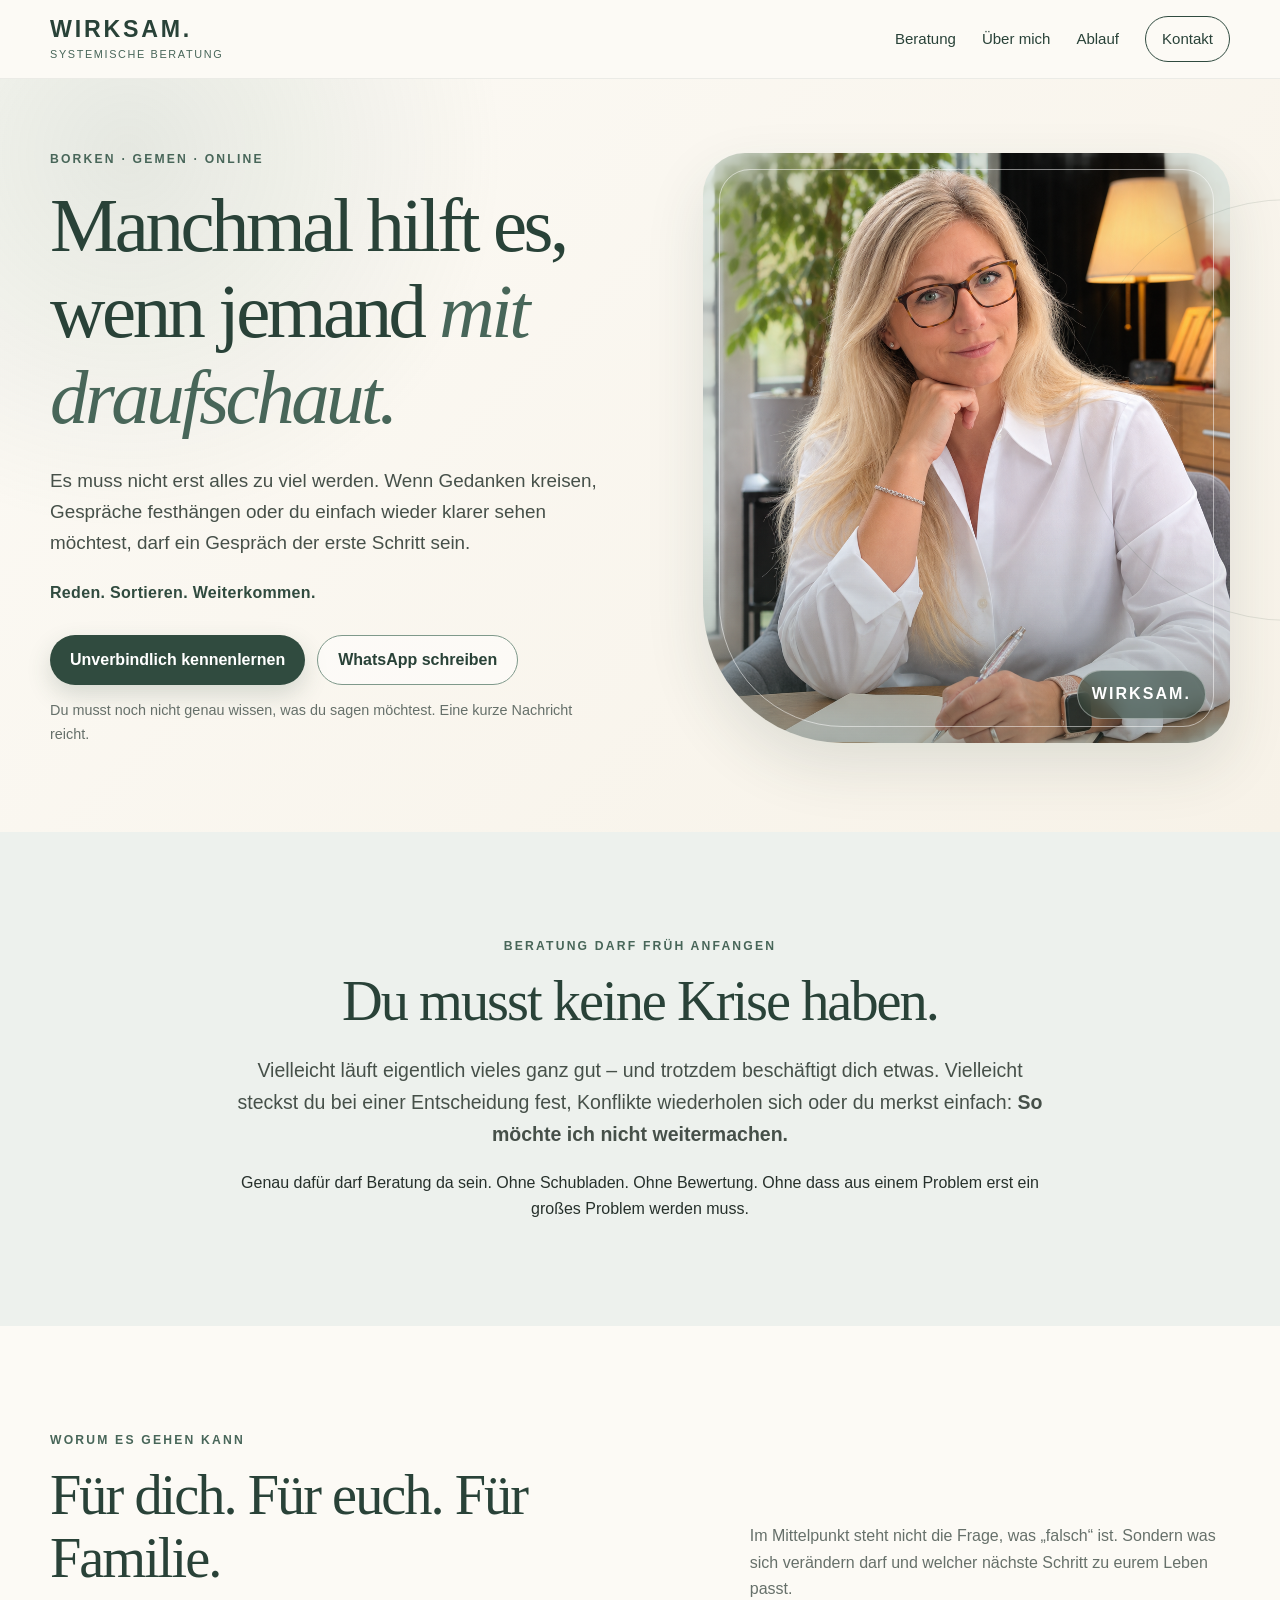
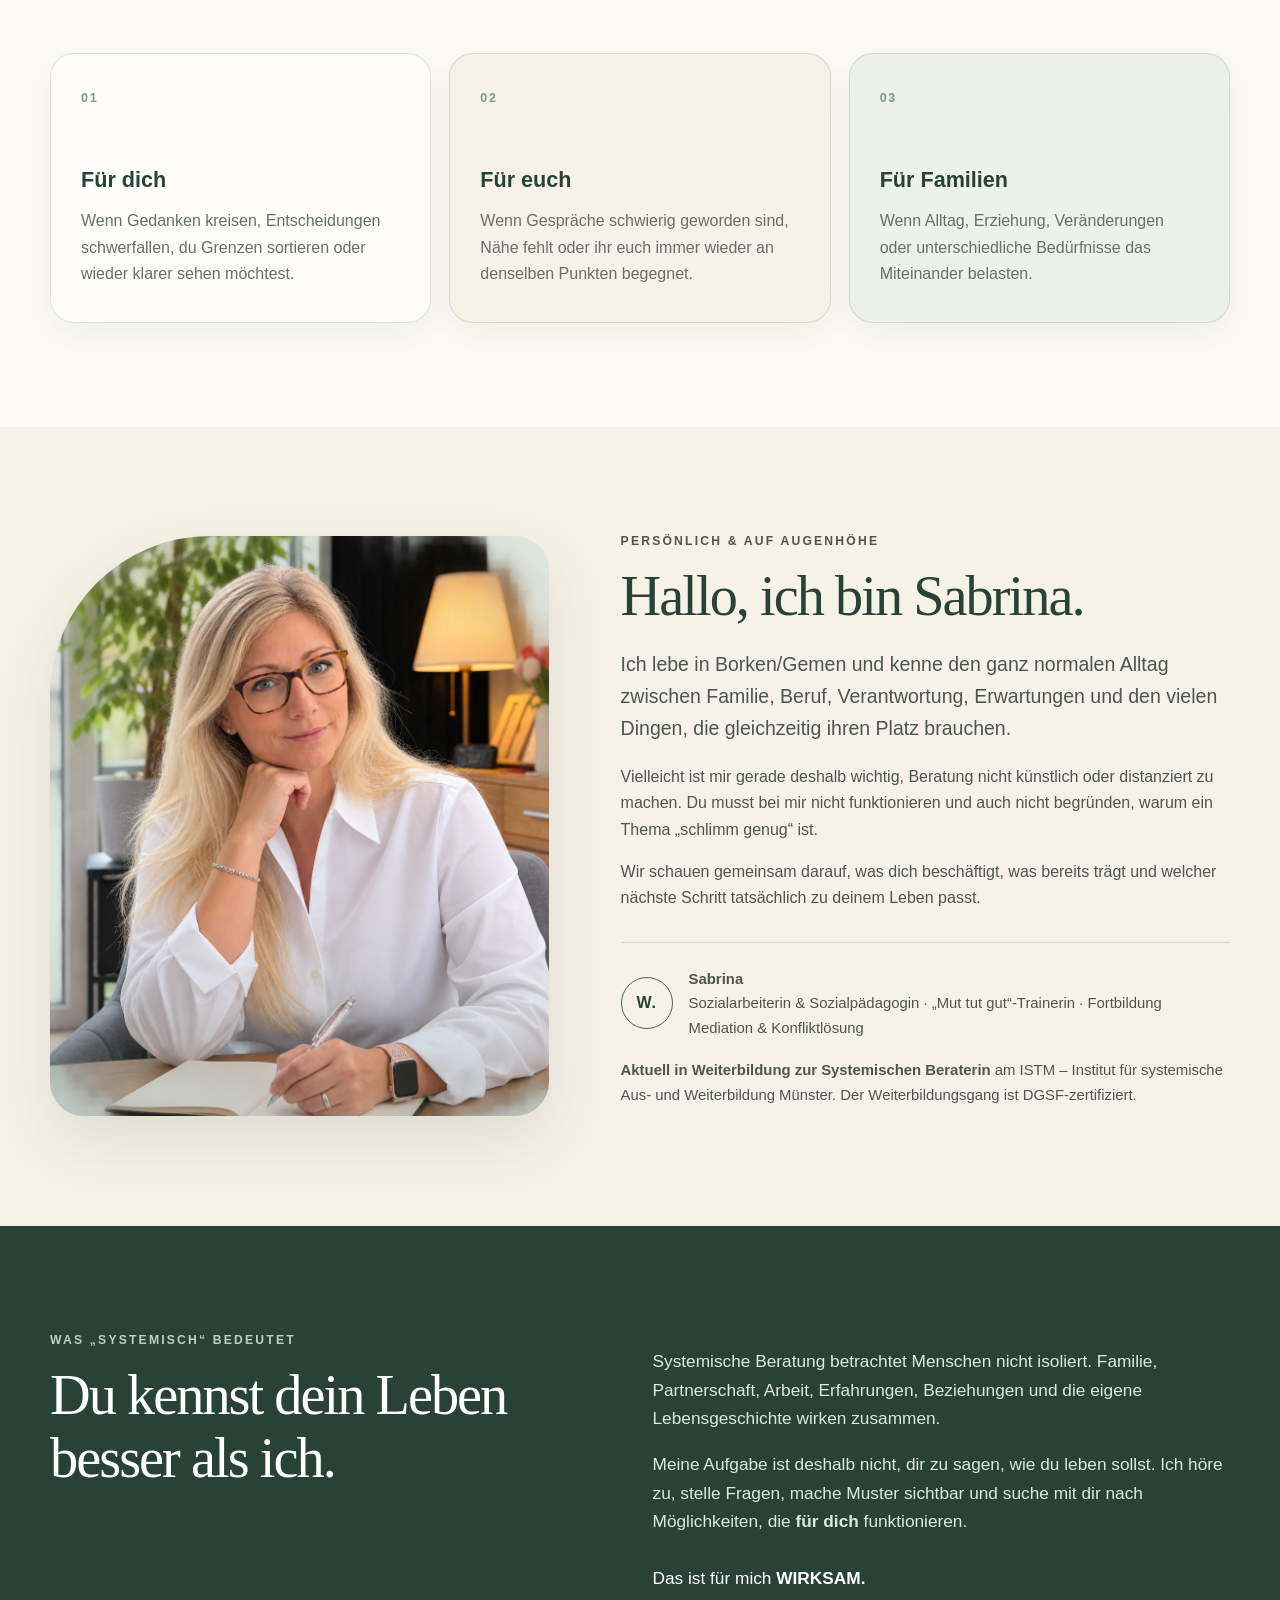
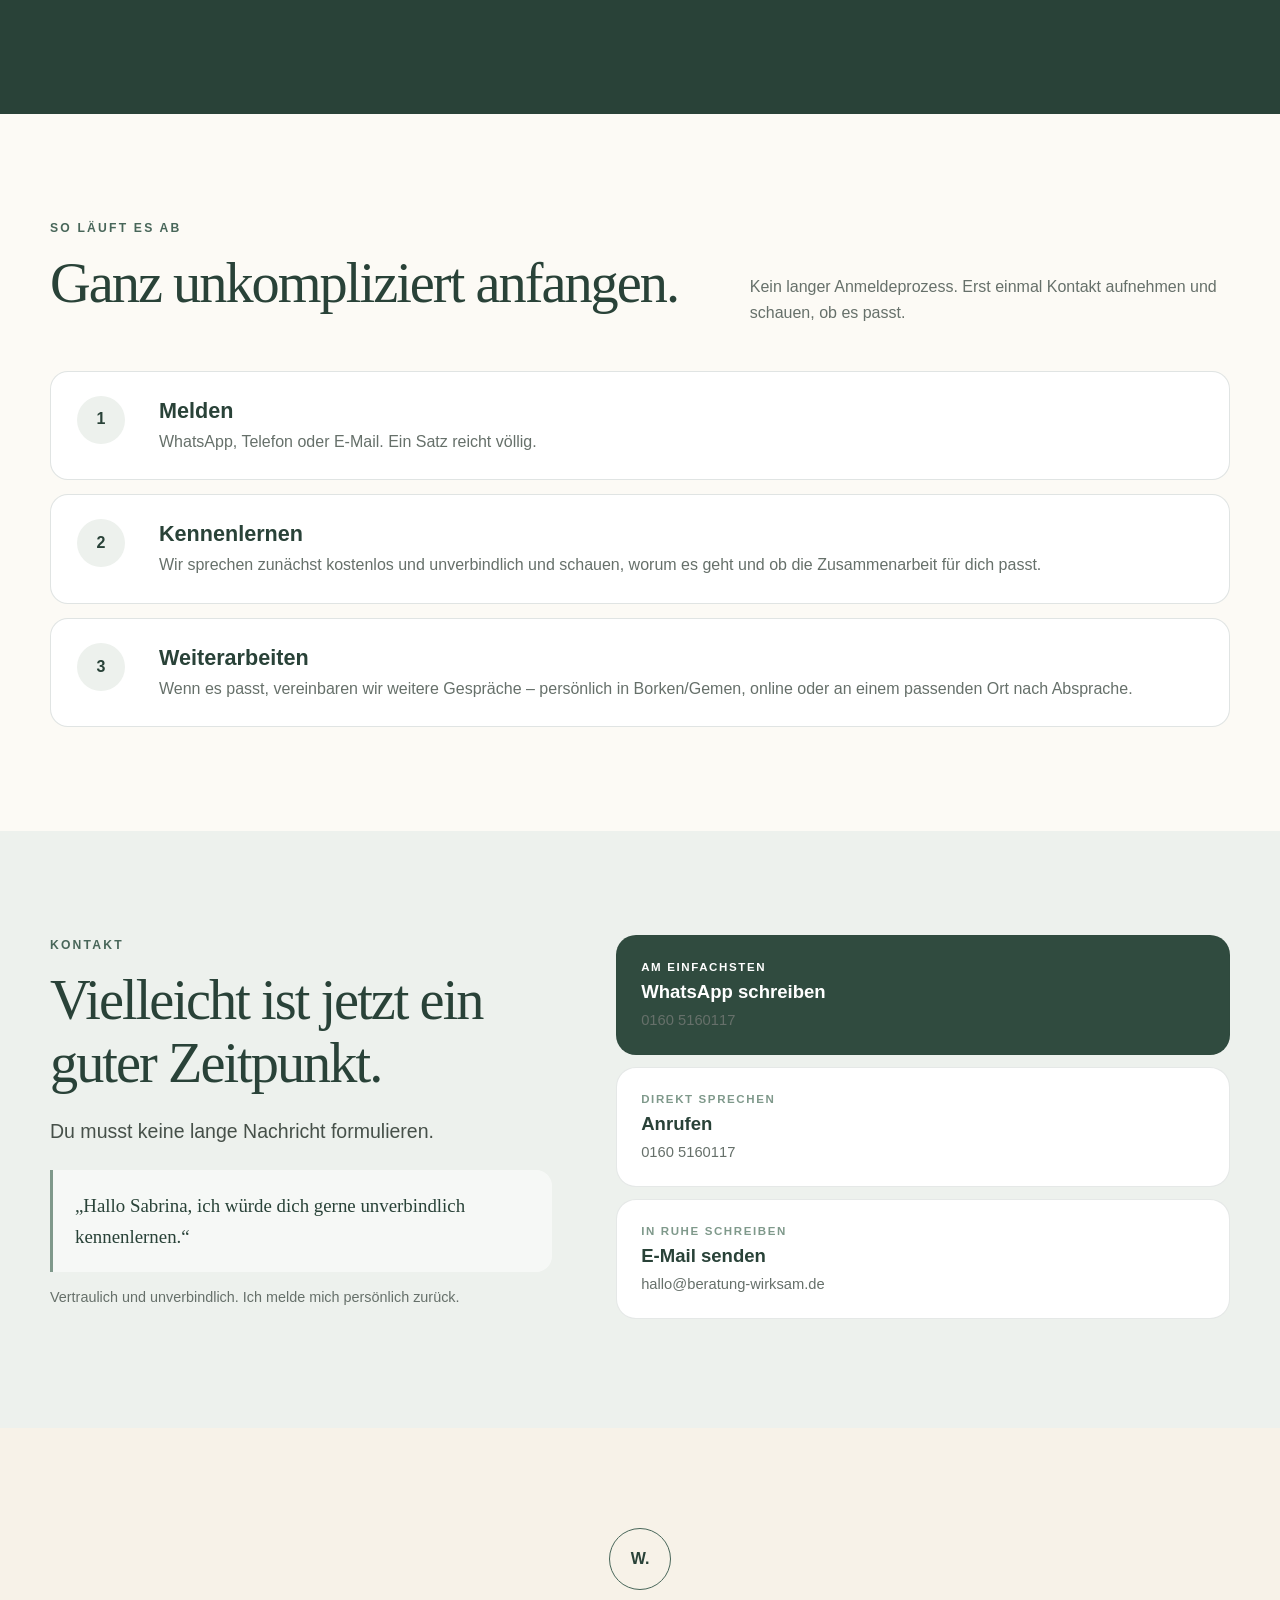
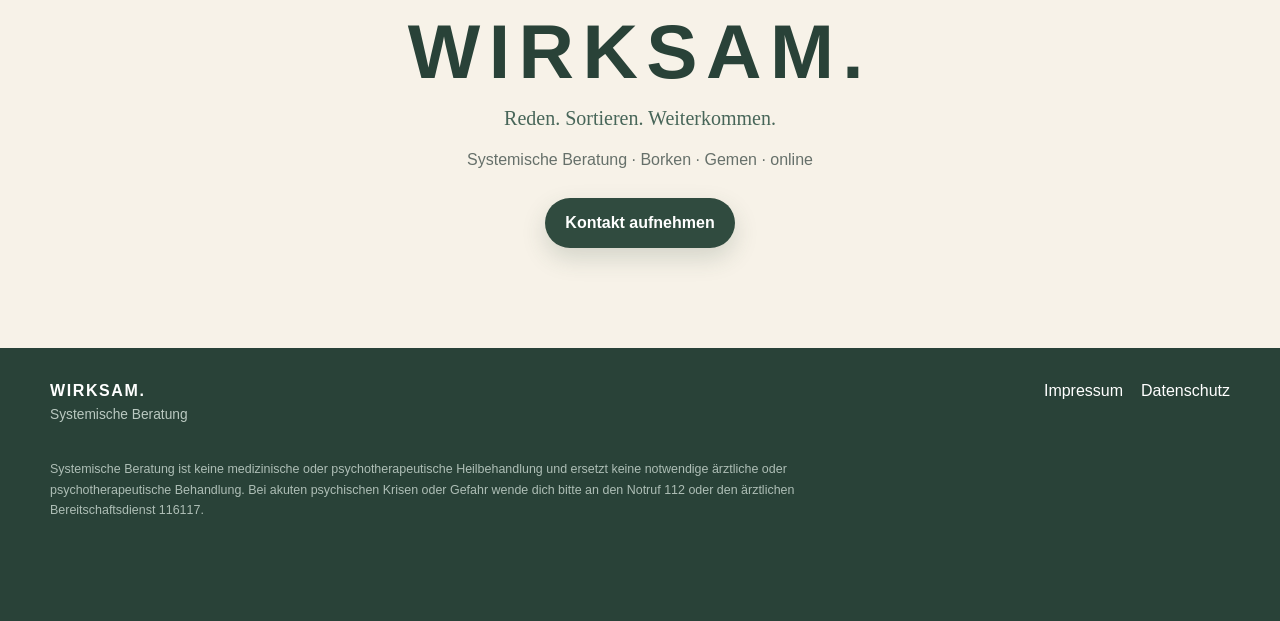
==== commit 7e74fdec: "Add files via upload" ====
--- a/index.html
+++ b/index.html
@@ -10,7 +10,10 @@
   <meta property="og:description" content="Reden. Sortieren. Weiterkommen. Systemische Beratung in Borken/Gemen & online.">
   <meta property="og:type" content="website">
   <meta property="og:url" content="https://beratung-wirksam.de/">
-  <meta property="og:image" content="https://beratung-wirksam.de/assets/social-preview.svg">
+  <meta property="og:image" content="https://beratung-wirksam.de/wirksam-profil.png">
+  <meta property="og:image:width" content="1254">
+  <meta property="og:image:height" content="1254">
+  <meta property="og:image:alt" content="WIRKSAM. – Systemische Beratung">
   <link rel="canonical" href="https://beratung-wirksam.de/">
   <link rel="icon" href="assets/favicon.svg" type="image/svg+xml">
   <link rel="stylesheet" href="style.css">
@@ -104,8 +107,9 @@
           <p>Wir schauen gemeinsam darauf, was dich beschäftigt, was bereits trägt und welcher nächste Schritt tatsächlich zu deinem Leben passt.</p>
           <div class="qualification">
             <span class="qualification-mark" aria-hidden="true">W.</span>
-            <p><strong>Sabrina Corzillius</strong><br>Systemische Beraterin in Weiterbildung · wertschätzend · lösungsorientiert · mit Blick auf das Ganze</p>
-          </div>
+            <p><strong>Sabrina</strong><br>Sozialarbeiterin &amp; Sozialpädagogin · „Mut tut gut“-Trainerin · Fortbildung Mediation &amp; Konfliktlösung</p>
+          </div>
+          <p class="training-note"><strong>Aktuell in Weiterbildung zur Systemischen Beraterin</strong> am ISTM – Institut für systemische Aus- und Weiterbildung Münster. Der Weiterbildungsgang ist DGSF-zertifiziert.</p>
         </div>
       </div>
     </section>
@@ -211,7 +215,7 @@
         <a href="impressum.html">Impressum</a>
         <a href="datenschutz.html">Datenschutz</a>
       </div>
-      <p class="legal-note">Systemische Beratung ist keine medizinische oder psychotherapeutische Heilbehandlung und ersetzt diese nicht.</p>
+      <p class="legal-note">Systemische Beratung ist keine medizinische oder psychotherapeutische Heilbehandlung und ersetzt keine notwendige ärztliche oder psychotherapeutische Behandlung. Bei akuten psychischen Krisen oder Gefahr wende dich bitte an den Notruf 112 oder den ärztlichen Bereitschaftsdienst 116117.</p>
     </div>
   </footer>
 
--- a/style.css
+++ b/style.css
@@ -271,6 +271,7 @@
   letter-spacing: .05em;
 }
 .qualification p { margin: 0; font-size: .93rem; }
+.training-note { margin-top: 18px; font-size: .93rem; }
 
 .section-deep { background: var(--green-900); color: #eff4f0; }
 .section-deep h2 { color: white; }
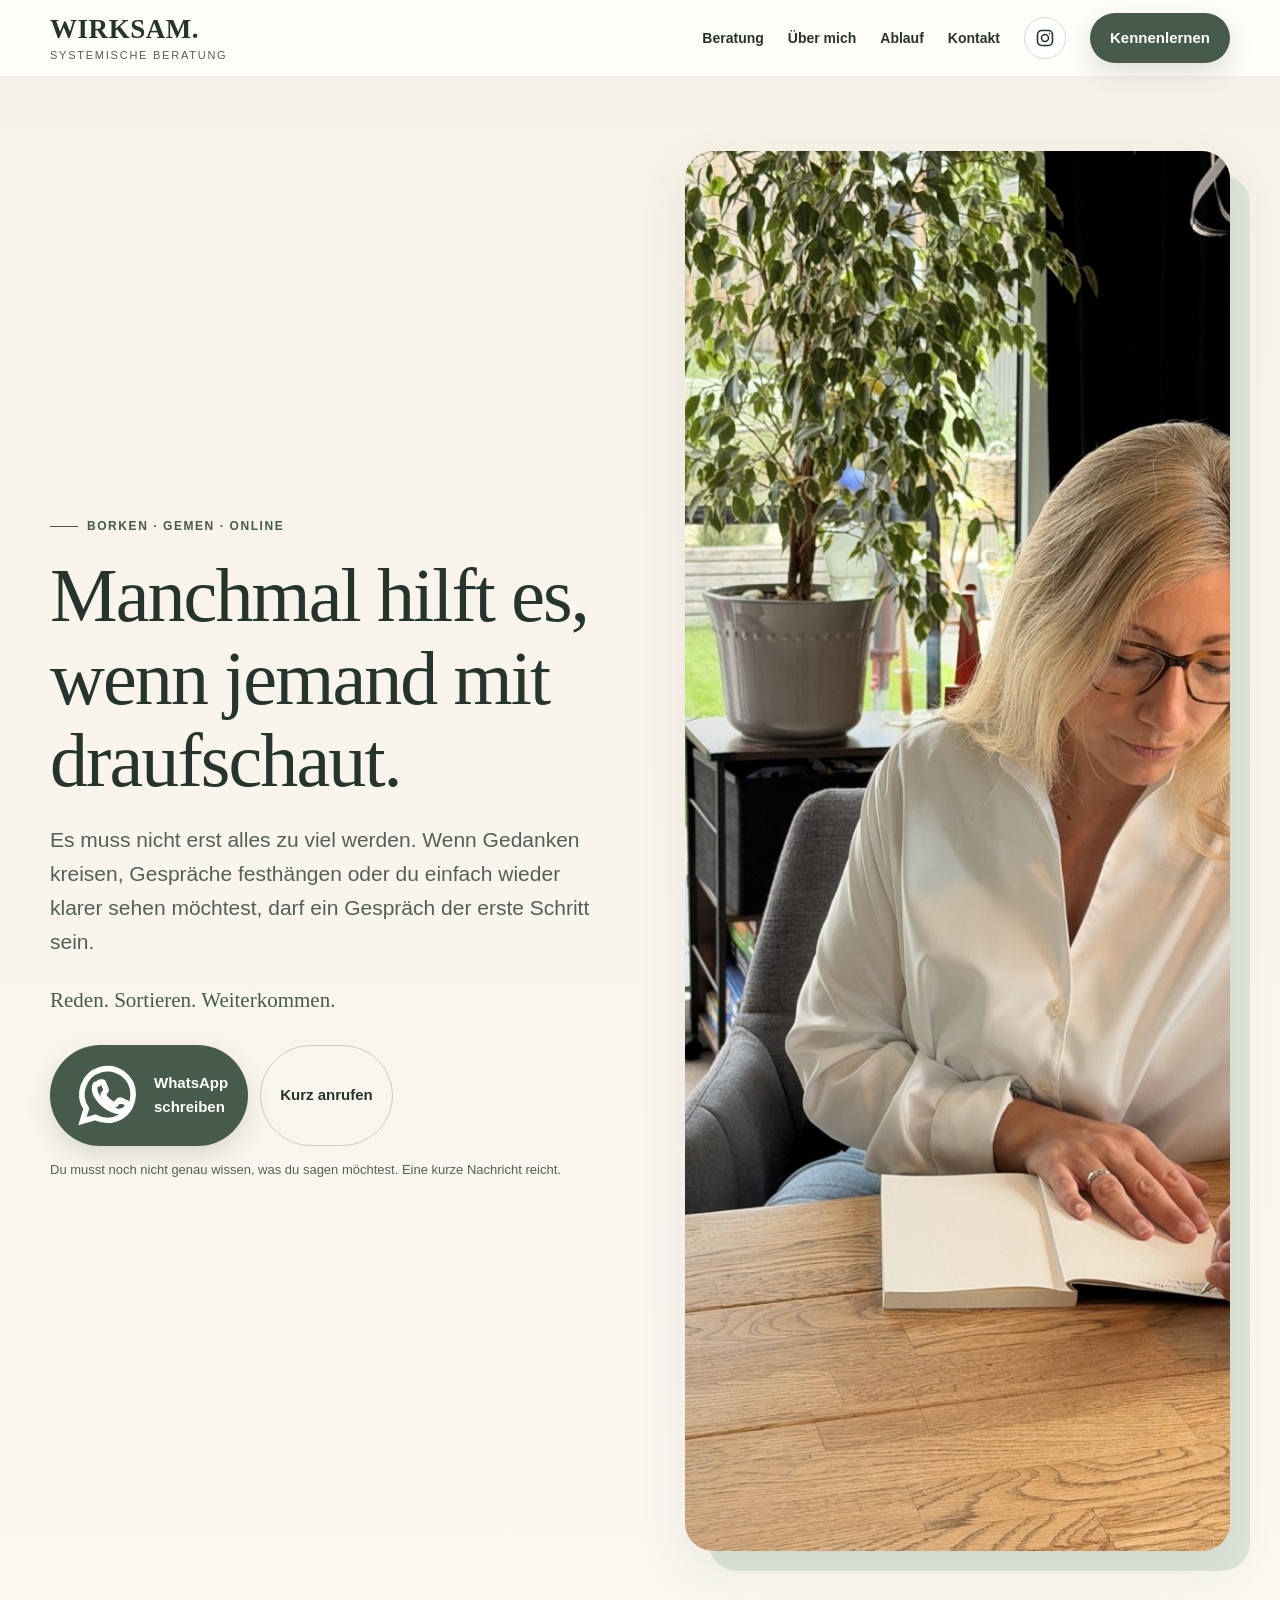
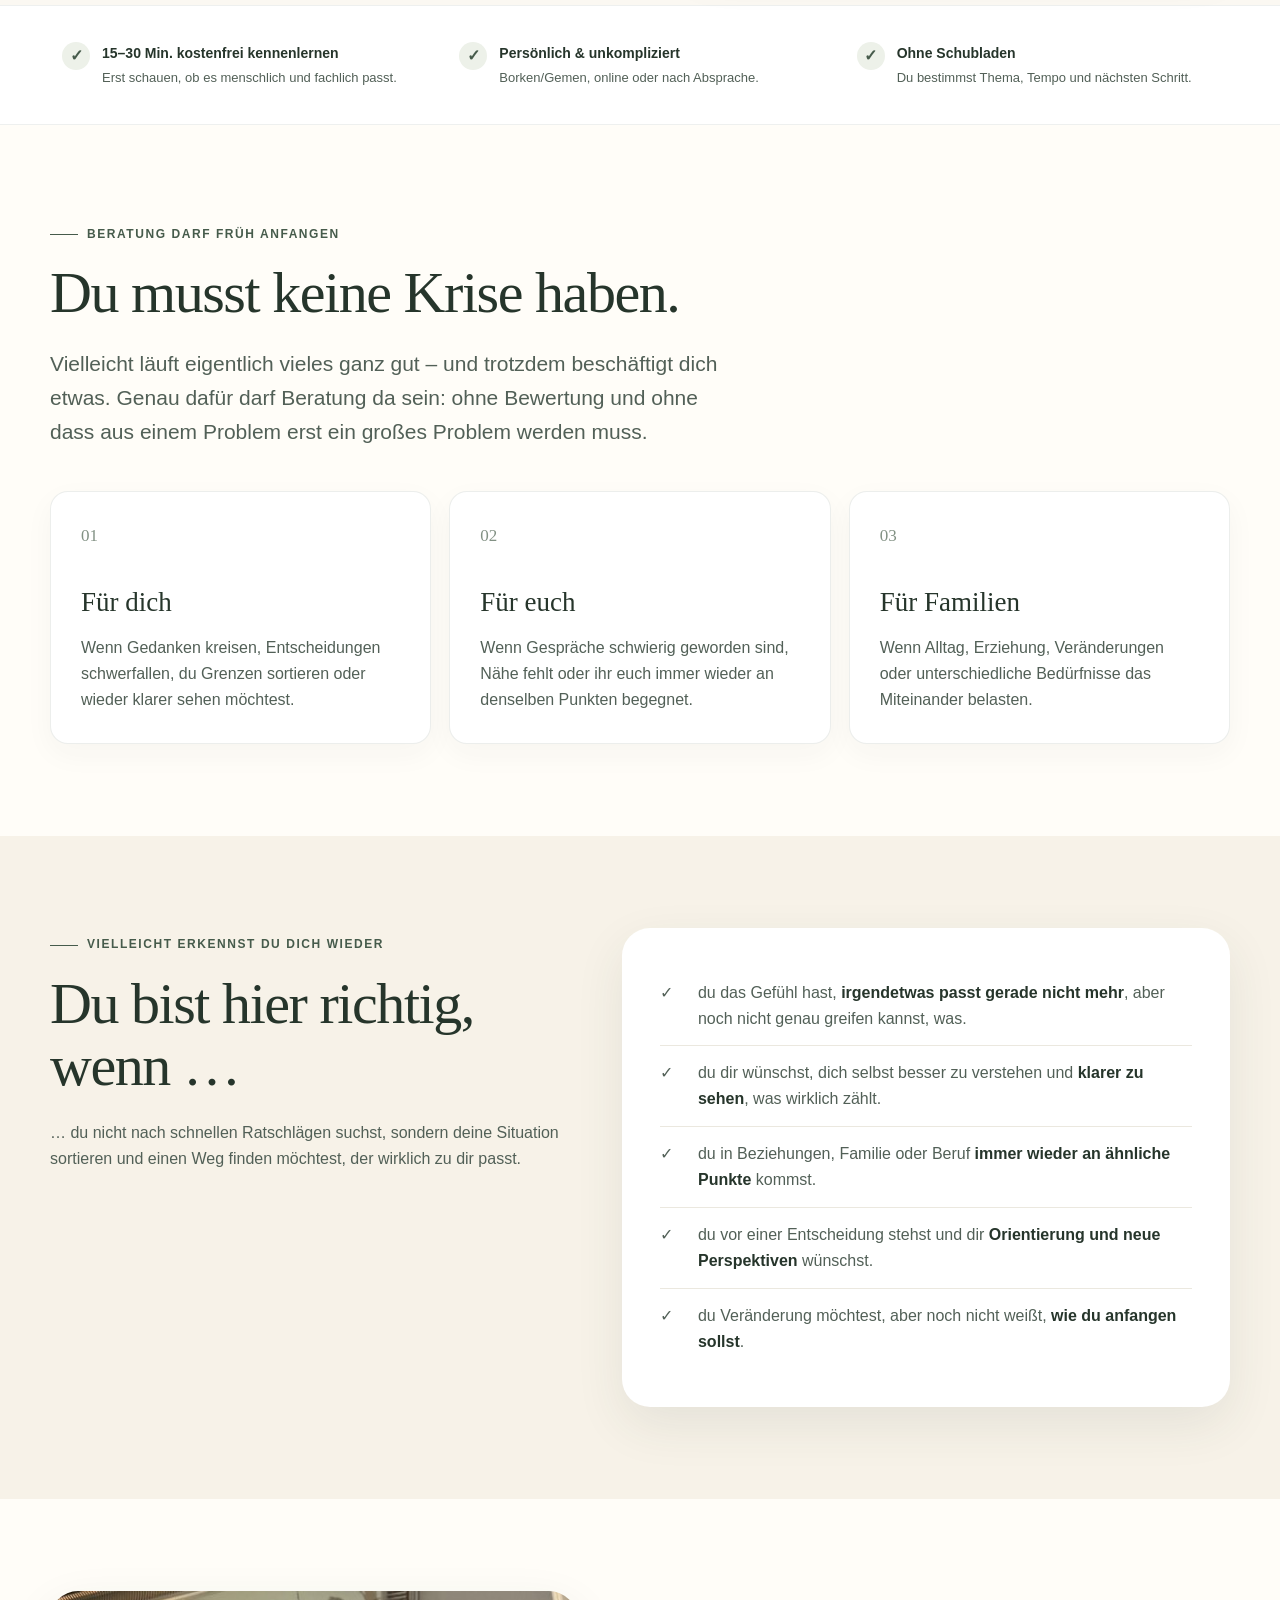
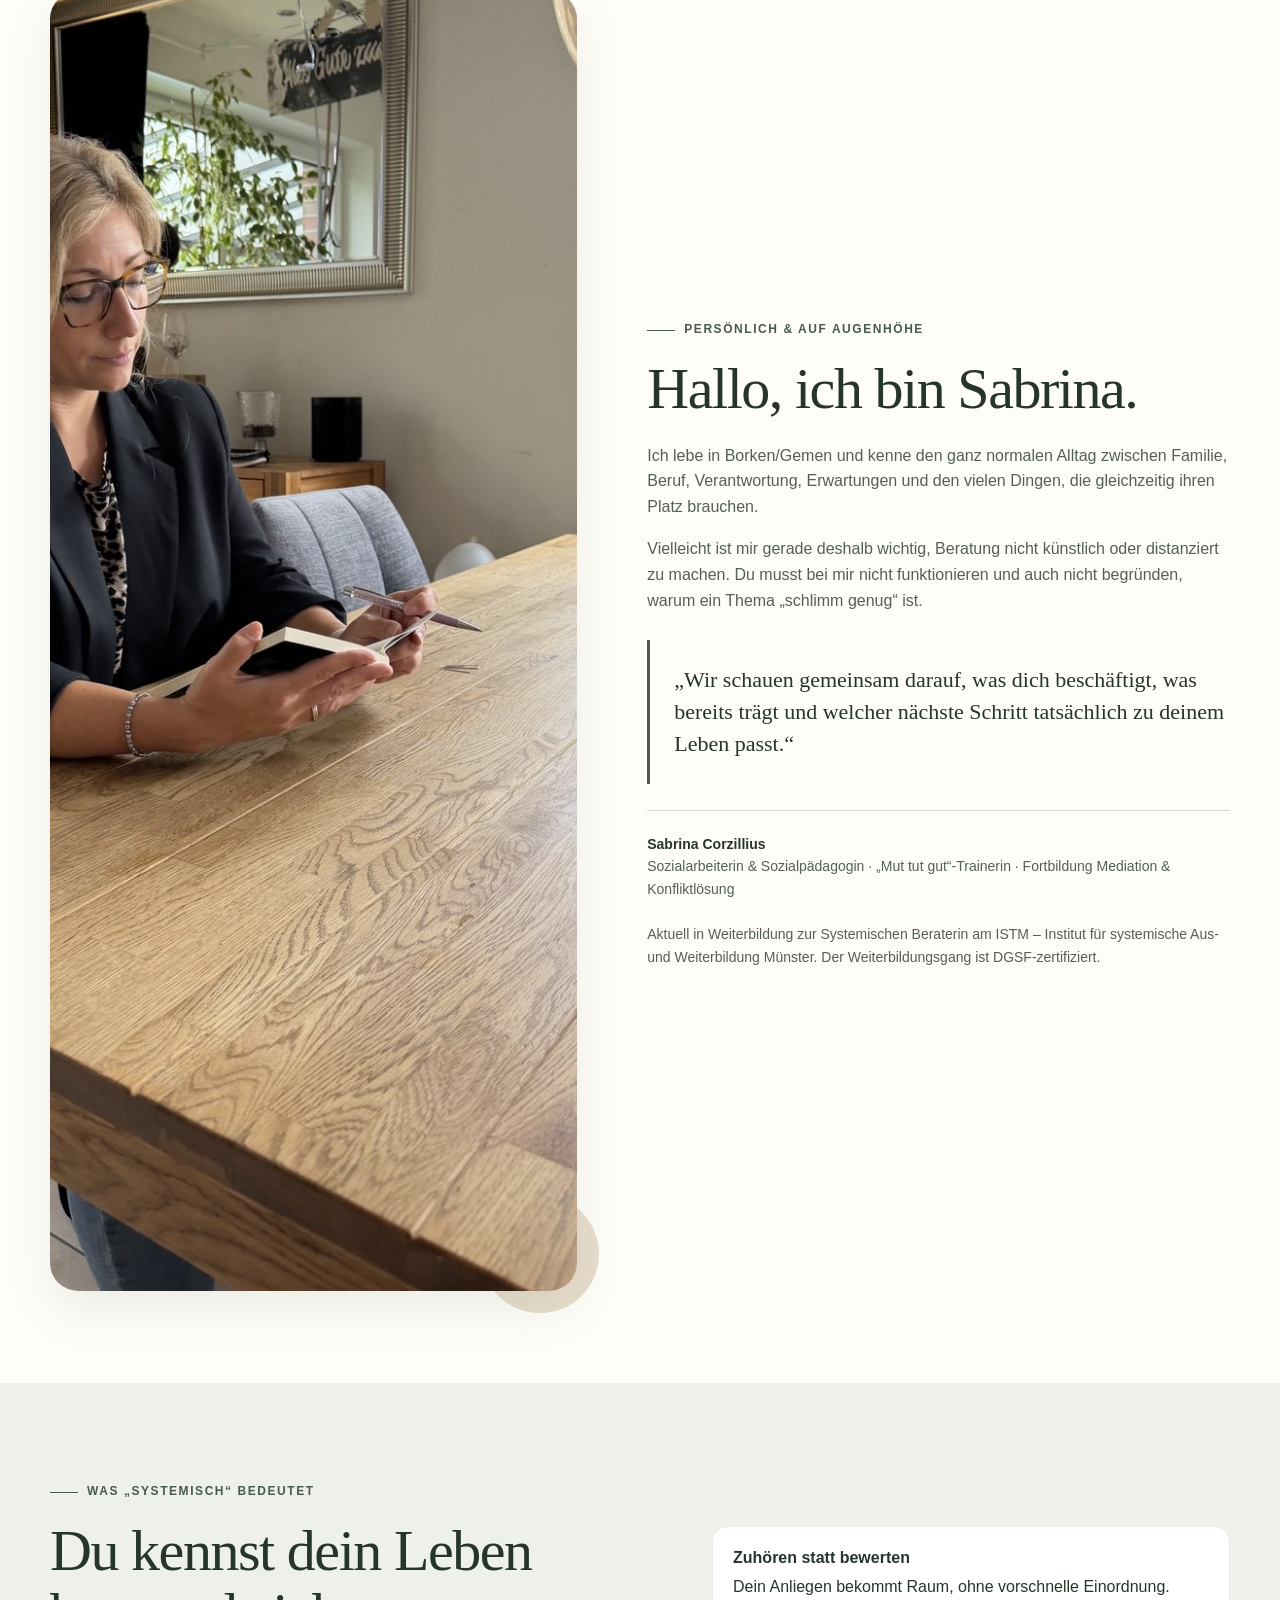
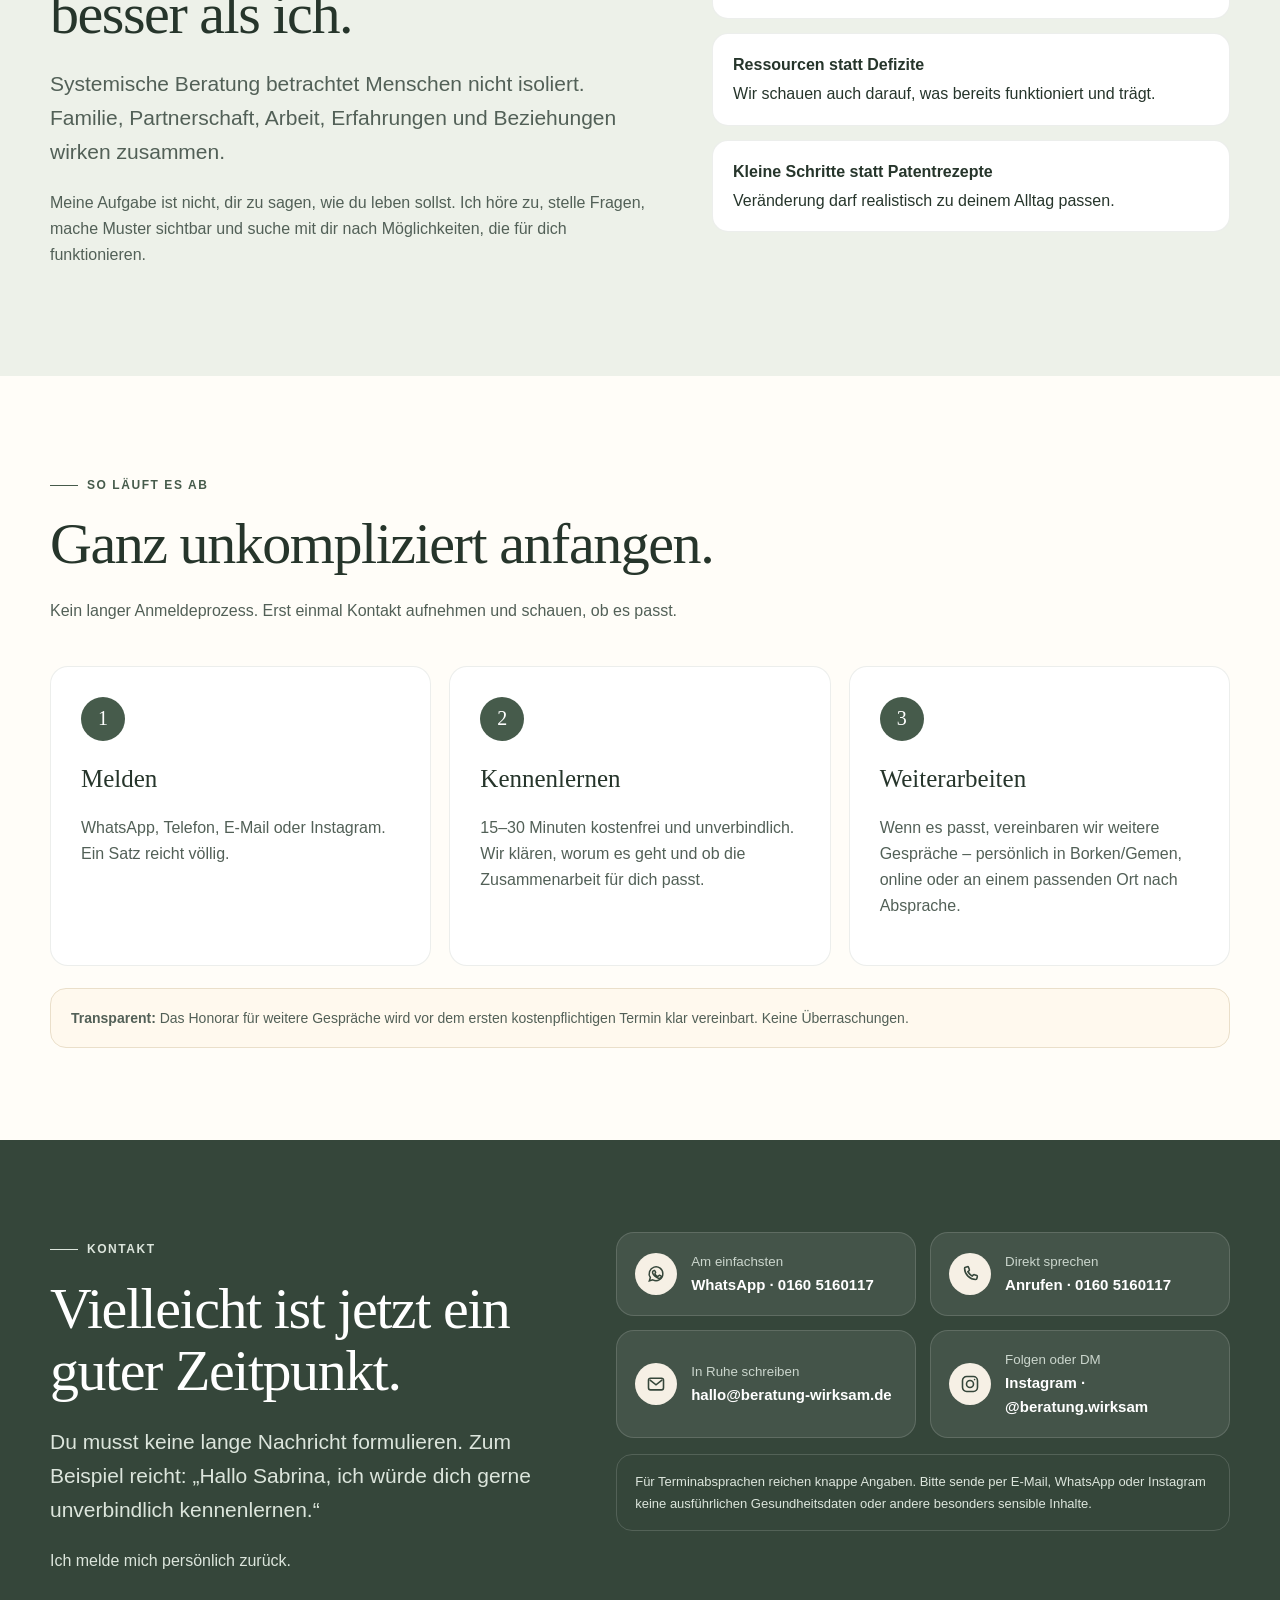
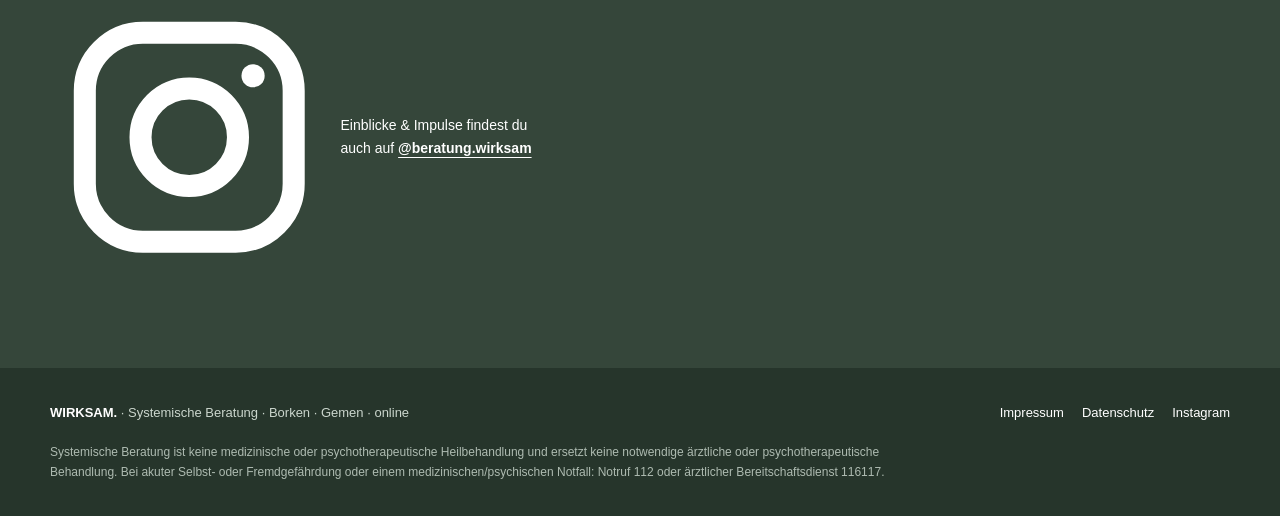
==== commit 741bedc2: "Add files via upload" ====
--- a/index.html
+++ b/index.html
@@ -1,224 +1,239 @@
 <!doctype html>
 <html lang="de">
 <head>
-  <meta charset="utf-8">
-  <meta name="viewport" content="width=device-width, initial-scale=1">
-  <title>WIRKSAM. | Systemische Beratung in Borken & online</title>
-  <meta name="description" content="WIRKSAM. – Systemische Beratung für Einzelne, Paare und Familien in Borken/Gemen und online. Reden. Sortieren. Weiterkommen.">
-  <meta name="theme-color" content="#304b3f">
-  <meta property="og:title" content="WIRKSAM. | Systemische Beratung">
-  <meta property="og:description" content="Reden. Sortieren. Weiterkommen. Systemische Beratung in Borken/Gemen & online.">
-  <meta property="og:type" content="website">
-  <meta property="og:url" content="https://beratung-wirksam.de/">
-  <meta property="og:image" content="https://beratung-wirksam.de/wirksam-profil.png">
-  <meta property="og:image:width" content="1254">
-  <meta property="og:image:height" content="1254">
-  <meta property="og:image:alt" content="WIRKSAM. – Systemische Beratung">
-  <link rel="canonical" href="https://beratung-wirksam.de/">
-  <link rel="icon" href="assets/favicon.svg" type="image/svg+xml">
-  <link rel="stylesheet" href="style.css">
+<meta charset="utf-8">
+<meta name="viewport" content="width=device-width,initial-scale=1">
+<title>WIRKSAM. | Systemische Beratung in Borken & online</title>
+<meta name="description" content="WIRKSAM. – niedrigschwellige systemische Beratung für Einzelne, Paare und Familien in Borken/Gemen und online. Erstes Kennenlernen kostenfrei.">
+<link rel="canonical" href="https://beratung-wirksam.de/">
+<link rel="icon" href="assets/favicon.svg" type="image/svg+xml">
+<meta property="og:title" content="WIRKSAM. | Systemische Beratung">
+<meta property="og:description" content="Reden. Sortieren. Weiterkommen. Persönlich in Borken/Gemen & online.">
+<meta property="og:url" content="https://beratung-wirksam.de/">
+<meta property="og:type" content="website">
+<meta property="og:image" content="https://beratung-wirksam.de/assets/sabrina-hero.jpg">
+<link rel="stylesheet" href="styles.css">
 </head>
 <body>
-  <a class="skip-link" href="#inhalt">Zum Inhalt springen</a>
-
-  <header class="site-header">
-    <div class="shell header-inner">
-      <a class="brand" href="#top" aria-label="WIRKSAM. Startseite">
-        <span class="brand-name">WIRKSAM.</span>
-        <span class="brand-sub">Systemische Beratung</span>
+<a class="skip-link" href="#main">Zum Inhalt springen</a>
+
+<header class="site-header">
+  <div class="container nav">
+    <a class="brand" href="#top" aria-label="WIRKSAM. Startseite">
+      <strong>WIRKSAM.</strong>
+      <span>Systemische Beratung</span>
+    </a>
+    <nav class="nav-links" aria-label="Hauptnavigation">
+      <a href="#beratung">Beratung</a>
+      <a href="#sabrina">Über mich</a>
+      <a href="#ablauf">Ablauf</a>
+      <a href="#kontakt">Kontakt</a>
+      <a class="nav-instagram" href="https://www.instagram.com/beratung.wirksam/" target="_blank" rel="noopener noreferrer" aria-label="WIRKSAM. auf Instagram">
+        
+<svg viewBox="0 0 24 24" aria-hidden="true" fill="none" stroke="currentColor" stroke-width="1.9">
+<rect x="3" y="3" width="18" height="18" rx="5"></rect>
+<circle cx="12" cy="12" r="4.2"></circle>
+<circle cx="17.5" cy="6.7" r="1" fill="currentColor" stroke="none"></circle>
+</svg>
+
       </a>
-      <nav class="nav" aria-label="Hauptnavigation">
-        <a href="#beratung">Beratung</a>
-        <a href="#ueber-mich">Über mich</a>
-        <a href="#ablauf">Ablauf</a>
-        <a class="nav-cta" href="#kontakt">Kontakt</a>
-      </nav>
-    </div>
-  </header>
-
-  <main id="inhalt">
-    <section class="hero" id="top">
-      <div class="shell hero-grid">
-        <div class="hero-copy">
-          <p class="eyebrow">Borken · Gemen · online</p>
-          <h1>Manchmal hilft es, wenn jemand <em>mit draufschaut.</em></h1>
-          <p class="hero-lead">Es muss nicht erst alles zu viel werden. Wenn Gedanken kreisen, Gespräche festhängen oder du einfach wieder klarer sehen möchtest, darf ein Gespräch der erste Schritt sein.</p>
-          <p class="hero-line"><strong>Reden. Sortieren. Weiterkommen.</strong></p>
-          <div class="button-row">
-            <a class="button button-primary" href="#kontakt">Unverbindlich kennenlernen</a>
-            <a class="button button-quiet" href="https://wa.me/491605160117?text=Hallo%20Sabrina%2C%20ich%20w%C3%BCrde%20dich%20gerne%20unverbindlich%20kennenlernen." target="_blank" rel="noopener noreferrer">WhatsApp schreiben</a>
-          </div>
-          <p class="microcopy">Du musst noch nicht genau wissen, was du sagen möchtest. Eine kurze Nachricht reicht.</p>
-        </div>
-
-        <div class="hero-visual" role="img" aria-label="Sabrina in einer ruhigen Gesprächs- und Arbeitssituation">
-          <div class="photo-note">WIRKSAM.</div>
-        </div>
-      </div>
-    </section>
-
-    <section class="section section-soft">
-      <div class="shell narrow">
-        <p class="eyebrow">Beratung darf früh anfangen</p>
-        <h2>Du musst keine Krise haben.</h2>
-        <p class="big-copy">Vielleicht läuft eigentlich vieles ganz gut – und trotzdem beschäftigt dich etwas. Vielleicht steckst du bei einer Entscheidung fest, Konflikte wiederholen sich oder du merkst einfach: <strong>So möchte ich nicht weitermachen.</strong></p>
-        <p>Genau dafür darf Beratung da sein. Ohne Schubladen. Ohne Bewertung. Ohne dass aus einem Problem erst ein großes Problem werden muss.</p>
-      </div>
-    </section>
-
-    <section class="section" id="beratung">
-      <div class="shell">
-        <div class="section-heading">
-          <div>
-            <p class="eyebrow">Worum es gehen kann</p>
-            <h2>Für dich. Für euch. Für Familie.</h2>
-          </div>
-          <p>Im Mittelpunkt steht nicht die Frage, was „falsch“ ist. Sondern was sich verändern darf und welcher nächste Schritt zu eurem Leben passt.</p>
-        </div>
-
-        <div class="cards three">
-          <article class="card">
-            <span class="card-number">01</span>
-            <h3>Für dich</h3>
-            <p>Wenn Gedanken kreisen, Entscheidungen schwerfallen, du Grenzen sortieren oder wieder klarer sehen möchtest.</p>
-          </article>
-          <article class="card">
-            <span class="card-number">02</span>
-            <h3>Für euch</h3>
-            <p>Wenn Gespräche schwierig geworden sind, Nähe fehlt oder ihr euch immer wieder an denselben Punkten begegnet.</p>
-          </article>
-          <article class="card">
-            <span class="card-number">03</span>
-            <h3>Für Familien</h3>
-            <p>Wenn Alltag, Erziehung, Veränderungen oder unterschiedliche Bedürfnisse das Miteinander belasten.</p>
-          </article>
-        </div>
-      </div>
-    </section>
-
-    <section class="section about" id="ueber-mich">
-      <div class="shell about-grid">
-        <div class="about-visual" role="img" aria-label="Sabrina Corzillius"></div>
-        <div class="about-copy">
-          <p class="eyebrow">Persönlich & auf Augenhöhe</p>
-          <h2>Hallo, ich bin Sabrina.</h2>
-          <p class="big-copy">Ich lebe in Borken/Gemen und kenne den ganz normalen Alltag zwischen Familie, Beruf, Verantwortung, Erwartungen und den vielen Dingen, die gleichzeitig ihren Platz brauchen.</p>
-          <p>Vielleicht ist mir gerade deshalb wichtig, Beratung nicht künstlich oder distanziert zu machen. Du musst bei mir nicht funktionieren und auch nicht begründen, warum ein Thema „schlimm genug“ ist.</p>
-          <p>Wir schauen gemeinsam darauf, was dich beschäftigt, was bereits trägt und welcher nächste Schritt tatsächlich zu deinem Leben passt.</p>
-          <div class="qualification">
-            <span class="qualification-mark" aria-hidden="true">W.</span>
-            <p><strong>Sabrina</strong><br>Sozialarbeiterin &amp; Sozialpädagogin · „Mut tut gut“-Trainerin · Fortbildung Mediation &amp; Konfliktlösung</p>
-          </div>
-          <p class="training-note"><strong>Aktuell in Weiterbildung zur Systemischen Beraterin</strong> am ISTM – Institut für systemische Aus- und Weiterbildung Münster. Der Weiterbildungsgang ist DGSF-zertifiziert.</p>
-        </div>
-      </div>
-    </section>
-
-    <section class="section section-deep">
-      <div class="shell system-grid">
-        <div>
-          <p class="eyebrow eyebrow-light">Was „systemisch“ bedeutet</p>
-          <h2>Du kennst dein Leben besser als ich.</h2>
-        </div>
-        <div class="system-copy">
-          <p>Systemische Beratung betrachtet Menschen nicht isoliert. Familie, Partnerschaft, Arbeit, Erfahrungen, Beziehungen und die eigene Lebensgeschichte wirken zusammen.</p>
-          <p>Meine Aufgabe ist deshalb nicht, dir zu sagen, wie du leben sollst. Ich höre zu, stelle Fragen, mache Muster sichtbar und suche mit dir nach Möglichkeiten, die <strong>für dich</strong> funktionieren.</p>
-          <p class="signature-line">Das ist für mich <strong>WIRKSAM.</strong></p>
-        </div>
-      </div>
-    </section>
-
-    <section class="section" id="ablauf">
-      <div class="shell">
-        <div class="section-heading compact">
-          <div>
-            <p class="eyebrow">So läuft es ab</p>
-            <h2>Ganz unkompliziert anfangen.</h2>
-          </div>
-          <p>Kein langer Anmeldeprozess. Erst einmal Kontakt aufnehmen und schauen, ob es passt.</p>
-        </div>
-
-        <div class="steps">
-          <article class="step">
-            <span>1</span>
-            <div>
-              <h3>Melden</h3>
-              <p>WhatsApp, Telefon oder E-Mail. Ein Satz reicht völlig.</p>
-            </div>
-          </article>
-          <article class="step">
-            <span>2</span>
-            <div>
-              <h3>Kennenlernen</h3>
-              <p>Wir sprechen zunächst kostenlos und unverbindlich und schauen, worum es geht und ob die Zusammenarbeit für dich passt.</p>
-            </div>
-          </article>
-          <article class="step">
-            <span>3</span>
-            <div>
-              <h3>Weiterarbeiten</h3>
-              <p>Wenn es passt, vereinbaren wir weitere Gespräche – persönlich in Borken/Gemen, online oder an einem passenden Ort nach Absprache.</p>
-            </div>
-          </article>
-        </div>
-      </div>
-    </section>
-
-    <section class="section contact" id="kontakt">
-      <div class="shell contact-grid">
-        <div>
-          <p class="eyebrow">Kontakt</p>
-          <h2>Vielleicht ist jetzt ein guter Zeitpunkt.</h2>
-          <p class="big-copy">Du musst keine lange Nachricht formulieren.</p>
-          <div class="message-example">„Hallo Sabrina, ich würde dich gerne unverbindlich kennenlernen.“</div>
-          <p class="contact-note">Vertraulich und unverbindlich. Ich melde mich persönlich zurück.</p>
-        </div>
-
-        <div class="contact-options">
-          <a class="contact-card whatsapp" href="https://wa.me/491605160117?text=Hallo%20Sabrina%2C%20ich%20w%C3%BCrde%20dich%20gerne%20unverbindlich%20kennenlernen." target="_blank" rel="noopener noreferrer">
-            <span class="contact-kicker">Am einfachsten</span>
-            <strong>WhatsApp schreiben</strong>
-            <span>0160 5160117</span>
-          </a>
-          <a class="contact-card" href="tel:+491605160117">
-            <span class="contact-kicker">Direkt sprechen</span>
-            <strong>Anrufen</strong>
-            <span>0160 5160117</span>
-          </a>
-          <a class="contact-card" href="mailto:hallo@beratung-wirksam.de?subject=Unverbindliches%20Kennenlernen%20%7C%20WIRKSAM.&body=Hallo%20Sabrina%2C%0A%0Aich%20w%C3%BCrde%20dich%20gerne%20unverbindlich%20kennenlernen.%0A%0AViele%20Gr%C3%BC%C3%9Fe">
-            <span class="contact-kicker">In Ruhe schreiben</span>
-            <strong>E-Mail senden</strong>
-            <span>hallo@beratung-wirksam.de</span>
-          </a>
-        </div>
-      </div>
-    </section>
-
-    <section class="closing">
-      <div class="shell closing-inner">
-        <div class="closing-mark">W.</div>
-        <h2>WIRKSAM.</h2>
-        <p>Reden. Sortieren. Weiterkommen.</p>
-        <span>Systemische Beratung · Borken · Gemen · online</span>
-        <a class="button button-primary" href="#kontakt">Kontakt aufnehmen</a>
-      </div>
-    </section>
-  </main>
-
-  <footer class="site-footer">
-    <div class="shell footer-inner">
-      <div>
-        <strong>WIRKSAM.</strong>
-        <span>Systemische Beratung</span>
-      </div>
-      <div class="footer-links">
-        <a href="impressum.html">Impressum</a>
-        <a href="datenschutz.html">Datenschutz</a>
-      </div>
-      <p class="legal-note">Systemische Beratung ist keine medizinische oder psychotherapeutische Heilbehandlung und ersetzt keine notwendige ärztliche oder psychotherapeutische Behandlung. Bei akuten psychischen Krisen oder Gefahr wende dich bitte an den Notruf 112 oder den ärztlichen Bereitschaftsdienst 116117.</p>
-    </div>
-  </footer>
-
-  <a class="mobile-whatsapp" href="https://wa.me/491605160117?text=Hallo%20Sabrina%2C%20ich%20w%C3%BCrde%20dich%20gerne%20unverbindlich%20kennenlernen." target="_blank" rel="noopener noreferrer" aria-label="Sabrina per WhatsApp schreiben">Nachricht schreiben</a>
+      <a class="btn btn-primary nav-contact" href="#kontakt">Kennenlernen</a>
+    </nav>
+  </div>
+</header>
+
+<main id="main">
+<section class="hero" id="top">
+  <div class="container hero-grid">
+    <div>
+      <div class="eyebrow">Borken · Gemen · online</div>
+      <h1>Manchmal hilft es, wenn jemand mit draufschaut.</h1>
+      <p class="lead">Es muss nicht erst alles zu viel werden. Wenn Gedanken kreisen, Gespräche festhängen oder du einfach wieder klarer sehen möchtest, darf ein Gespräch der erste Schritt sein.</p>
+      <p class="hero-quote">Reden. Sortieren. Weiterkommen.</p>
+      <div class="cta-row">
+        <a class="btn btn-primary" href="https://wa.me/491605160117?text=Hallo%20Sabrina%2C%20ich%20w%C3%BCrde%20dich%20gerne%20unverbindlich%20kennenlernen." target="_blank" rel="noopener noreferrer">
+<svg viewBox="0 0 24 24" aria-hidden="true" fill="none" stroke="currentColor" stroke-width="1.8">
+<path d="M20.2 11.7a8.2 8.2 0 0 1-12 7.3L4 20.2l1.2-4a8.2 8.2 0 1 1 15-4.5Z"/>
+<path d="M9 8.3c.3-.6.6-.6.9-.6h.4c.1 0 .3 0 .4.4l.8 1.8c.1.3.1.5-.1.7l-.6.8c-.2.2-.2.4 0 .7.8 1.3 1.8 2.2 3.1 2.8.3.1.5.1.7-.1l.9-1.1c.2-.2.4-.3.7-.2l1.8.8c.3.1.4.3.4.5 0 .2-.1 1.2-.8 1.7-.7.5-1.6.8-2.7.5-1.1-.3-2.5-.8-4.2-2.3-1.4-1.3-2.4-2.8-2.7-3.9-.3-1-.1-1.8.2-2.3Z"/>
+</svg>
+ WhatsApp schreiben</a>
+        <a class="btn btn-secondary" href="tel:+491605160117">Kurz anrufen</a>
+      </div>
+      <p class="microcopy">Du musst noch nicht genau wissen, was du sagen möchtest. Eine kurze Nachricht reicht.</p>
+    </div>
+    <div class="hero-photo">
+      <img src="assets/sabrina-hero.jpg" alt="Sabrina bei der Vorbereitung eines Beratungsgesprächs" width="933" height="1400" fetchpriority="high">
+    </div>
+  </div>
+</section>
+
+<section class="trustbar" aria-label="Rahmen der Beratung">
+  <div class="container trustgrid">
+    <div class="trustitem"><div class="check">✓</div><div><strong>15–30 Min. kostenfrei kennenlernen</strong><span>Erst schauen, ob es menschlich und fachlich passt.</span></div></div>
+    <div class="trustitem"><div class="check">✓</div><div><strong>Persönlich & unkompliziert</strong><span>Borken/Gemen, online oder nach Absprache.</span></div></div>
+    <div class="trustitem"><div class="check">✓</div><div><strong>Ohne Schubladen</strong><span>Du bestimmst Thema, Tempo und nächsten Schritt.</span></div></div>
+  </div>
+</section>
+
+<section class="section" id="beratung">
+  <div class="container">
+    <div class="section-head">
+      <div class="eyebrow">Beratung darf früh anfangen</div>
+      <h2>Du musst keine Krise haben.</h2>
+      <p class="lead">Vielleicht läuft eigentlich vieles ganz gut – und trotzdem beschäftigt dich etwas. Genau dafür darf Beratung da sein: ohne Bewertung und ohne dass aus einem Problem erst ein großes Problem werden muss.</p>
+    </div>
+    <div class="cards">
+      <article class="card"><div class="card-number">01</div><h3>Für dich</h3><p>Wenn Gedanken kreisen, Entscheidungen schwerfallen, du Grenzen sortieren oder wieder klarer sehen möchtest.</p></article>
+      <article class="card"><div class="card-number">02</div><h3>Für euch</h3><p>Wenn Gespräche schwierig geworden sind, Nähe fehlt oder ihr euch immer wieder an denselben Punkten begegnet.</p></article>
+      <article class="card"><div class="card-number">03</div><h3>Für Familien</h3><p>Wenn Alltag, Erziehung, Veränderungen oder unterschiedliche Bedürfnisse das Miteinander belasten.</p></article>
+    </div>
+  </div>
+</section>
+
+<section class="section alt">
+  <div class="container goodfit">
+    <div class="section-head">
+      <div class="eyebrow">Vielleicht erkennst du dich wieder</div>
+      <h2>Du bist hier richtig, wenn …</h2>
+      <p>… du nicht nach schnellen Ratschlägen suchst, sondern deine Situation sortieren und einen Weg finden möchtest, der wirklich zu dir passt.</p>
+    </div>
+    <div class="goodfit-panel">
+      <ul class="goodfit-list">
+        <li><span>✓</span><span>du das Gefühl hast, <b>irgendetwas passt gerade nicht mehr</b>, aber noch nicht genau greifen kannst, was.</span></li>
+        <li><span>✓</span><span>du dir wünschst, dich selbst besser zu verstehen und <b>klarer zu sehen</b>, was wirklich zählt.</span></li>
+        <li><span>✓</span><span>du in Beziehungen, Familie oder Beruf <b>immer wieder an ähnliche Punkte</b> kommst.</span></li>
+        <li><span>✓</span><span>du vor einer Entscheidung stehst und dir <b>Orientierung und neue Perspektiven</b> wünschst.</span></li>
+        <li><span>✓</span><span>du Veränderung möchtest, aber noch nicht weißt, <b>wie du anfangen sollst</b>.</span></li>
+      </ul>
+    </div>
+  </div>
+</section>
+
+<section class="section" id="sabrina">
+  <div class="container about-grid">
+    <div class="about-photo-wrap">
+      <img src="assets/sabrina-portrait.jpg" alt="Sabrina im Gesprächsvorbereitungsraum" width="950" height="1300" loading="lazy">
+    </div>
+    <div class="about-copy">
+      <div class="eyebrow">Persönlich & auf Augenhöhe</div>
+      <h2>Hallo, ich bin Sabrina.</h2>
+      <p>Ich lebe in Borken/Gemen und kenne den ganz normalen Alltag zwischen Familie, Beruf, Verantwortung, Erwartungen und den vielen Dingen, die gleichzeitig ihren Platz brauchen.</p>
+      <p>Vielleicht ist mir gerade deshalb wichtig, Beratung nicht künstlich oder distanziert zu machen. Du musst bei mir nicht funktionieren und auch nicht begründen, warum ein Thema „schlimm genug“ ist.</p>
+      <p class="quote">„Wir schauen gemeinsam darauf, was dich beschäftigt, was bereits trägt und welcher nächste Schritt tatsächlich zu deinem Leben passt.“</p>
+      <div class="credentials">
+        <strong>Sabrina Corzillius</strong><br>
+        Sozialarbeiterin & Sozialpädagogin · „Mut tut gut“-Trainerin · Fortbildung Mediation & Konfliktlösung<br><br>
+        Aktuell in Weiterbildung zur Systemischen Beraterin am ISTM – Institut für systemische Aus- und Weiterbildung Münster. Der Weiterbildungsgang ist DGSF-zertifiziert.
+      </div>
+    </div>
+  </div>
+</section>
+
+<section class="section soft">
+  <div class="container systemic-grid">
+    <div>
+      <div class="eyebrow">Was „systemisch“ bedeutet</div>
+      <h2>Du kennst dein Leben besser als ich.</h2>
+      <p class="lead">Systemische Beratung betrachtet Menschen nicht isoliert. Familie, Partnerschaft, Arbeit, Erfahrungen und Beziehungen wirken zusammen.</p>
+      <p>Meine Aufgabe ist nicht, dir zu sagen, wie du leben sollst. Ich höre zu, stelle Fragen, mache Muster sichtbar und suche mit dir nach Möglichkeiten, die für dich funktionieren.</p>
+    </div>
+    <div class="principles">
+      <div class="principle"><strong>Zuhören statt bewerten</strong><span>Dein Anliegen bekommt Raum, ohne vorschnelle Einordnung.</span></div>
+      <div class="principle"><strong>Ressourcen statt Defizite</strong><span>Wir schauen auch darauf, was bereits funktioniert und trägt.</span></div>
+      <div class="principle"><strong>Kleine Schritte statt Patentrezepte</strong><span>Veränderung darf realistisch zu deinem Alltag passen.</span></div>
+    </div>
+  </div>
+</section>
+
+<section class="section" id="ablauf">
+  <div class="container">
+    <div class="section-head">
+      <div class="eyebrow">So läuft es ab</div>
+      <h2>Ganz unkompliziert anfangen.</h2>
+      <p>Kein langer Anmeldeprozess. Erst einmal Kontakt aufnehmen und schauen, ob es passt.</p>
+    </div>
+    <div class="steps">
+      <article class="step"><div class="num">1</div><h3>Melden</h3><p>WhatsApp, Telefon, E-Mail oder Instagram. Ein Satz reicht völlig.</p></article>
+      <article class="step"><div class="num">2</div><h3>Kennenlernen</h3><p>15–30 Minuten kostenfrei und unverbindlich. Wir klären, worum es geht und ob die Zusammenarbeit für dich passt.</p></article>
+      <article class="step"><div class="num">3</div><h3>Weiterarbeiten</h3><p>Wenn es passt, vereinbaren wir weitere Gespräche – persönlich in Borken/Gemen, online oder an einem passenden Ort nach Absprache.</p></article>
+    </div>
+    <div class="price-note"><strong>Transparent:</strong> Das Honorar für weitere Gespräche wird vor dem ersten kostenpflichtigen Termin klar vereinbart. Keine Überraschungen.</div>
+  </div>
+</section>
+
+<section class="section contact" id="kontakt">
+  <div class="container contact-grid">
+    <div>
+      <div class="eyebrow">Kontakt</div>
+      <h2>Vielleicht ist jetzt ein guter Zeitpunkt.</h2>
+      <p class="lead">Du musst keine lange Nachricht formulieren. Zum Beispiel reicht: „Hallo Sabrina, ich würde dich gerne unverbindlich kennenlernen.“</p>
+      <p>Ich melde mich persönlich zurück.</p>
+      <div class="instagram-strip">
+        
+<svg viewBox="0 0 24 24" aria-hidden="true" fill="none" stroke="currentColor" stroke-width="1.9">
+<rect x="3" y="3" width="18" height="18" rx="5"></rect>
+<circle cx="12" cy="12" r="4.2"></circle>
+<circle cx="17.5" cy="6.7" r="1" fill="currentColor" stroke="none"></circle>
+</svg>
+
+        <span>Einblicke & Impulse findest du auch auf <a href="https://www.instagram.com/beratung.wirksam/" target="_blank" rel="noopener noreferrer">@beratung.wirksam</a></span>
+      </div>
+    </div>
+    <div>
+      <div class="contact-cards">
+        <a class="contact-card" href="https://wa.me/491605160117?text=Hallo%20Sabrina%2C%20ich%20w%C3%BCrde%20dich%20gerne%20unverbindlich%20kennenlernen." target="_blank" rel="noopener noreferrer"><span class="contact-icon">
+<svg viewBox="0 0 24 24" aria-hidden="true" fill="none" stroke="currentColor" stroke-width="1.8">
+<path d="M20.2 11.7a8.2 8.2 0 0 1-12 7.3L4 20.2l1.2-4a8.2 8.2 0 1 1 15-4.5Z"/>
+<path d="M9 8.3c.3-.6.6-.6.9-.6h.4c.1 0 .3 0 .4.4l.8 1.8c.1.3.1.5-.1.7l-.6.8c-.2.2-.2.4 0 .7.8 1.3 1.8 2.2 3.1 2.8.3.1.5.1.7-.1l.9-1.1c.2-.2.4-.3.7-.2l1.8.8c.3.1.4.3.4.5 0 .2-.1 1.2-.8 1.7-.7.5-1.6.8-2.7.5-1.1-.3-2.5-.8-4.2-2.3-1.4-1.3-2.4-2.8-2.7-3.9-.3-1-.1-1.8.2-2.3Z"/>
+</svg>
+</span><span><small>Am einfachsten</small><strong>WhatsApp · 0160 5160117</strong></span></a>
+        <a class="contact-card" href="tel:+491605160117"><span class="contact-icon">
+<svg viewBox="0 0 24 24" aria-hidden="true" fill="none" stroke="currentColor" stroke-width="1.9">
+<path d="M6.5 3.8 9 3.2c.5-.1 1 .2 1.2.7l1 2.7c.2.5.1 1-.3 1.4l-1.4 1.3a14.4 14.4 0 0 0 5.2 5.2l1.3-1.4c.4-.4.9-.5 1.4-.3l2.7 1c.5.2.8.7.7 1.2l-.6 2.5c-.1.6-.7 1-1.3 1C11.7 18.5 5.5 12.3 5.5 5.1c0-.6.4-1.2 1-1.3Z"/>
+</svg>
+</span><span><small>Direkt sprechen</small><strong>Anrufen · 0160 5160117</strong></span></a>
+        <a class="contact-card" href="mailto:hallo@beratung-wirksam.de"><span class="contact-icon">
+<svg viewBox="0 0 24 24" aria-hidden="true" fill="none" stroke="currentColor" stroke-width="1.9">
+<rect x="3" y="5" width="18" height="14" rx="2.5"></rect>
+<path d="m4.5 7 7.5 6 7.5-6"></path>
+</svg>
+</span><span><small>In Ruhe schreiben</small><strong>hallo@beratung-wirksam.de</strong></span></a>
+        <a class="contact-card" href="https://www.instagram.com/beratung.wirksam/" target="_blank" rel="noopener noreferrer"><span class="contact-icon">
+<svg viewBox="0 0 24 24" aria-hidden="true" fill="none" stroke="currentColor" stroke-width="1.9">
+<rect x="3" y="3" width="18" height="18" rx="5"></rect>
+<circle cx="12" cy="12" r="4.2"></circle>
+<circle cx="17.5" cy="6.7" r="1" fill="currentColor" stroke="none"></circle>
+</svg>
+</span><span><small>Folgen oder DM</small><strong>Instagram · @beratung.wirksam</strong></span></a>
+      </div>
+      <div class="contact-note">Für Terminabsprachen reichen knappe Angaben. Bitte sende per E-Mail, WhatsApp oder Instagram keine ausführlichen Gesundheitsdaten oder andere besonders sensible Inhalte.</div>
+    </div>
+  </div>
+</section>
+</main>
+
+<footer class="footer">
+  <div class="container">
+    <div class="footer-row">
+      <div><strong style="color:#fff">WIRKSAM.</strong> · Systemische Beratung · Borken · Gemen · online</div>
+      <div class="footer-links"><a href="impressum.html">Impressum</a><a href="datenschutz.html">Datenschutz</a><a href="https://www.instagram.com/beratung.wirksam/" target="_blank" rel="noopener noreferrer">Instagram</a></div>
+    </div>
+    <div class="disclaimer">Systemische Beratung ist keine medizinische oder psychotherapeutische Heilbehandlung und ersetzt keine notwendige ärztliche oder psychotherapeutische Behandlung. Bei akuter Selbst- oder Fremdgefährdung oder einem medizinischen/psychischen Notfall: Notruf 112 oder ärztlicher Bereitschaftsdienst 116117.</div>
+  </div>
+</footer>
+
+<div class="mobile-actions" aria-label="Schnellkontakt">
+  <a class="wa" href="https://wa.me/491605160117?text=Hallo%20Sabrina%2C%20ich%20w%C3%BCrde%20dich%20gerne%20unverbindlich%20kennenlernen." target="_blank" rel="noopener noreferrer">
+<svg viewBox="0 0 24 24" aria-hidden="true" fill="none" stroke="currentColor" stroke-width="1.8">
+<path d="M20.2 11.7a8.2 8.2 0 0 1-12 7.3L4 20.2l1.2-4a8.2 8.2 0 1 1 15-4.5Z"/>
+<path d="M9 8.3c.3-.6.6-.6.9-.6h.4c.1 0 .3 0 .4.4l.8 1.8c.1.3.1.5-.1.7l-.6.8c-.2.2-.2.4 0 .7.8 1.3 1.8 2.2 3.1 2.8.3.1.5.1.7-.1l.9-1.1c.2-.2.4-.3.7-.2l1.8.8c.3.1.4.3.4.5 0 .2-.1 1.2-.8 1.7-.7.5-1.6.8-2.7.5-1.1-.3-2.5-.8-4.2-2.3-1.4-1.3-2.4-2.8-2.7-3.9-.3-1-.1-1.8.2-2.3Z"/>
+</svg>
+ WhatsApp</a>
+  <a class="call" href="tel:+491605160117">
+<svg viewBox="0 0 24 24" aria-hidden="true" fill="none" stroke="currentColor" stroke-width="1.9">
+<path d="M6.5 3.8 9 3.2c.5-.1 1 .2 1.2.7l1 2.7c.2.5.1 1-.3 1.4l-1.4 1.3a14.4 14.4 0 0 0 5.2 5.2l1.3-1.4c.4-.4.9-.5 1.4-.3l2.7 1c.5.2.8.7.7 1.2l-.6 2.5c-.1.6-.7 1-1.3 1C11.7 18.5 5.5 12.3 5.5 5.1c0-.6.4-1.2 1-1.3Z"/>
+</svg>
+ Anrufen</a>
+</div>
 </body>
 </html>
--- a/styles.css
+++ b/styles.css
@@ -0,0 +1,232 @@
+
+:root{
+  --ink:#26352b;
+  --ink-soft:#526057;
+  --green:#465b4b;
+  --green-deep:#35463a;
+  --sage:#dfe5da;
+  --sage-light:#edf1e9;
+  --cream:#f7f2e8;
+  --paper:#fffdf8;
+  --sand:#e8ddcc;
+  --line:#d9d7cf;
+  --white:#ffffff;
+  --shadow:0 18px 50px rgba(47,62,51,.09);
+  --radius:28px;
+  --radius-sm:18px;
+  --max:1180px;
+}
+*{box-sizing:border-box}
+html{scroll-behavior:smooth}
+body{
+  margin:0;
+  color:var(--ink);
+  background:var(--paper);
+  font-family:Inter,ui-sans-serif,-apple-system,BlinkMacSystemFont,"Segoe UI",Roboto,Helvetica,Arial,sans-serif;
+  line-height:1.62;
+  -webkit-font-smoothing:antialiased;
+}
+img{display:block;max-width:100%}
+a{color:inherit}
+button,a{touch-action:manipulation}
+.container{width:min(var(--max),calc(100% - 40px));margin:auto}
+.skip-link{position:absolute;left:-9999px;top:auto}
+.skip-link:focus{left:16px;top:16px;z-index:999;background:#fff;padding:12px 16px;border-radius:10px}
+.site-header{
+  position:sticky;top:0;z-index:50;
+  background:rgba(255,253,248,.92);
+  backdrop-filter:blur(14px);
+  border-bottom:1px solid rgba(70,91,75,.10);
+}
+.nav{min-height:76px;display:flex;align-items:center;gap:26px}
+.brand{text-decoration:none;line-height:1}
+.brand strong{
+  display:block;font-family:Georgia,"Times New Roman",serif;font-size:27px;letter-spacing:.02em
+}
+.brand span{display:block;margin-top:7px;color:var(--ink-soft);font-size:11px;letter-spacing:.16em;text-transform:uppercase}
+.nav-links{margin-left:auto;display:flex;align-items:center;gap:24px;font-size:14px;font-weight:650}
+.nav-links a{text-decoration:none}
+.nav-links a:hover{text-decoration:underline;text-underline-offset:4px}
+.nav-instagram{
+  width:42px;height:42px;border:1px solid var(--line);border-radius:50%;
+  display:grid!important;place-items:center;background:#fff
+}
+.nav-instagram svg{width:20px;height:20px}
+.btn{
+  display:inline-flex;align-items:center;justify-content:center;gap:9px;
+  min-height:48px;padding:12px 19px;border-radius:999px;text-decoration:none;
+  border:1px solid transparent;font-weight:750;font-size:15px;
+  transition:transform .18s ease,box-shadow .18s ease,background .18s ease
+}
+.btn:hover{transform:translateY(-1px)}
+.btn-primary{background:var(--green);color:#fff;box-shadow:0 10px 24px rgba(53,70,58,.16)}
+.btn-primary:hover{background:var(--green-deep)}
+.btn-secondary{background:transparent;border-color:rgba(38,53,43,.22)}
+.btn-soft{background:var(--sage-light);color:var(--ink)}
+.eyebrow{
+  display:inline-flex;align-items:center;gap:9px;
+  color:var(--green);font-size:12px;font-weight:800;letter-spacing:.13em;text-transform:uppercase
+}
+.eyebrow:before{content:"";width:28px;height:1px;background:var(--green)}
+.hero{padding:74px 0 54px;background:linear-gradient(180deg,var(--cream) 0%,#fbf8f2 100%)}
+.hero-grid{display:grid;grid-template-columns:1.02fr .98fr;align-items:center;gap:68px}
+.hero h1,.section h2,.legal h1{
+  font-family:Georgia,"Times New Roman",serif;
+  font-weight:500;line-height:1.08;letter-spacing:-.025em;margin:18px 0 22px
+}
+.hero h1{font-size:clamp(45px,6vw,76px);max-width:760px}
+.lead{font-size:clamp(18px,2vw,21px);color:var(--ink-soft);max-width:690px}
+.hero-quote{font-family:Georgia,"Times New Roman",serif;font-size:21px;color:var(--green);margin:24px 0}
+.cta-row{display:flex;flex-wrap:wrap;gap:12px;margin-top:28px}
+.microcopy{font-size:13px;color:var(--ink-soft);margin-top:13px}
+.hero-photo{position:relative}
+.hero-photo:before{
+  content:"";position:absolute;inset:24px -20px -20px 24px;border-radius:var(--radius);background:var(--sage);z-index:0
+}
+.hero-photo img{
+  position:relative;z-index:1;width:100%;aspect-ratio:4/5;object-fit:cover;object-position:52% 48%;
+  border-radius:var(--radius);box-shadow:var(--shadow)
+}
+.trustbar{padding:26px 0;background:#fff;border-top:1px solid rgba(70,91,75,.09);border-bottom:1px solid rgba(70,91,75,.09)}
+.trustgrid{display:grid;grid-template-columns:repeat(3,1fr);gap:12px}
+.trustitem{display:flex;gap:12px;align-items:flex-start;padding:10px 12px}
+.check{
+  flex:0 0 28px;width:28px;height:28px;border-radius:50%;background:var(--sage-light);
+  display:grid;place-items:center;color:var(--green);font-weight:900
+}
+.trustitem strong{display:block;font-size:14px}
+.trustitem span{display:block;color:var(--ink-soft);font-size:13px;margin-top:2px}
+.section{padding:92px 0}
+.section.alt{background:var(--cream)}
+.section.soft{background:var(--sage-light)}
+.section-head{max-width:780px;margin-bottom:42px}
+.section h2{font-size:clamp(36px,4.8vw,58px)}
+.section p{color:var(--ink-soft)}
+.cards{display:grid;grid-template-columns:repeat(3,1fr);gap:18px}
+.card{
+  background:#fff;border:1px solid rgba(70,91,75,.10);border-radius:var(--radius-sm);
+  padding:30px;min-height:250px;box-shadow:0 10px 30px rgba(47,62,51,.04)
+}
+.card-number{font-family:Georgia,serif;color:#829184;font-size:17px}
+.card h3{font-family:Georgia,serif;font-size:27px;font-weight:500;margin:32px 0 10px}
+.card p{margin:0}
+.goodfit{
+  display:grid;grid-template-columns:.92fr 1.08fr;gap:54px;align-items:start
+}
+.goodfit-panel{background:#fff;border-radius:var(--radius);padding:38px;box-shadow:var(--shadow)}
+.goodfit-list{list-style:none;margin:0;padding:0}
+.goodfit-list li{
+  display:grid;grid-template-columns:26px 1fr;gap:12px;
+  padding:14px 0;border-bottom:1px solid #ebe8df;color:var(--ink-soft)
+}
+.goodfit-list li:last-child{border-bottom:0}
+.goodfit-list b{color:var(--ink);font-weight:720}
+.about-grid{display:grid;grid-template-columns:.95fr 1.05fr;gap:70px;align-items:center}
+.about-photo-wrap{position:relative}
+.about-photo-wrap img{
+  width:100%;aspect-ratio:4/5;object-fit:cover;object-position:50% 56%;
+  border-radius:var(--radius);box-shadow:var(--shadow)
+}
+.about-photo-wrap:after{
+  content:"";position:absolute;width:118px;height:118px;right:-22px;bottom:-22px;
+  border-radius:50%;background:var(--sand);z-index:-1
+}
+.about-copy .quote{
+  margin:26px 0;padding:24px 0 24px 24px;border-left:3px solid var(--green);
+  font-family:Georgia,serif;font-size:22px;line-height:1.45;color:var(--ink)
+}
+.credentials{margin-top:26px;padding-top:22px;border-top:1px solid var(--line);font-size:14px;color:var(--ink-soft)}
+.credentials strong{color:var(--ink)}
+.systemic-grid{display:grid;grid-template-columns:1.08fr .92fr;gap:54px;align-items:center}
+.principles{display:grid;gap:14px}
+.principle{padding:18px 20px;border-radius:16px;background:#fff;border:1px solid rgba(70,91,75,.10)}
+.principle strong{display:block;margin-bottom:3px}
+.steps{display:grid;grid-template-columns:repeat(3,1fr);gap:18px}
+.step{
+  position:relative;background:#fff;border-radius:var(--radius-sm);padding:30px;border:1px solid rgba(70,91,75,.10)
+}
+.step .num{
+  width:44px;height:44px;border-radius:50%;display:grid;place-items:center;
+  background:var(--green);color:#fff;font-family:Georgia,serif;font-size:20px
+}
+.step h3{font-family:Georgia,serif;font-size:25px;font-weight:500;margin:18px 0 8px}
+.price-note{
+  margin-top:22px;padding:18px 20px;border-radius:16px;background:#fff9ee;border:1px solid #eadfca;color:var(--ink-soft);font-size:14px
+}
+.contact{background:var(--green-deep);color:#fff}
+.contact .eyebrow{color:#dce5dc}
+.contact .eyebrow:before{background:#dce5dc}
+.contact h2{color:#fff}
+.contact p{color:#dce5dc}
+.contact-grid{display:grid;grid-template-columns:.9fr 1.1fr;gap:64px;align-items:start}
+.contact-cards{display:grid;grid-template-columns:1fr 1fr;gap:14px}
+.contact-card{
+  display:flex;align-items:center;gap:14px;padding:18px;border-radius:18px;
+  color:#fff;text-decoration:none;background:rgba(255,255,255,.08);border:1px solid rgba(255,255,255,.14)
+}
+.contact-card:hover{background:rgba(255,255,255,.12)}
+.contact-icon{
+  width:42px;height:42px;flex:0 0 42px;border-radius:50%;display:grid;place-items:center;background:#f6f0e5;color:var(--green-deep)
+}
+.contact-icon svg{width:20px;height:20px}
+.contact-card small{display:block;color:#cbd6cd}
+.contact-card strong{display:block;font-size:15px}
+.contact-note{
+  margin-top:16px;padding:16px 18px;border:1px solid rgba(255,255,255,.15);border-radius:16px;
+  font-size:13px;color:#dce5dc
+}
+.instagram-strip{
+  margin-top:24px;display:flex;align-items:center;gap:12px;font-size:14px
+}
+.instagram-strip a{font-weight:800;text-underline-offset:4px}
+.footer{padding:34px 0;background:#26352b;color:#cbd6cd;font-size:13px}
+.footer-row{display:flex;justify-content:space-between;gap:28px;align-items:center}
+.footer a{color:#fff;text-decoration:none;margin-left:18px}
+.footer a:hover{text-decoration:underline}
+.disclaimer{max-width:850px;margin-top:20px;color:#aebbb1;font-size:12px}
+.mobile-actions{display:none}
+.legal{padding:70px 0 100px}
+.legal .container{max-width:900px}
+.legal h1{font-size:50px}
+.legal h2{font-family:Georgia,serif;font-weight:500;margin-top:34px}
+.legal p,.legal li{color:var(--ink-soft)}
+.backlink{display:inline-flex;margin-bottom:26px;text-decoration:none;font-weight:700}
+@media(max-width:900px){
+  .hero-grid,.about-grid,.goodfit,.systemic-grid,.contact-grid{grid-template-columns:1fr}
+  .hero{padding-top:46px}.hero-grid{gap:42px}
+  .hero-photo{max-width:640px}
+  .cards,.steps{grid-template-columns:1fr}
+  .trustgrid{grid-template-columns:1fr}
+  .nav-links a:not(.nav-instagram):not(.nav-contact){display:none}
+  .contact-cards{grid-template-columns:1fr 1fr}
+}
+@media(max-width:620px){
+  body{padding-bottom:66px}
+  .container{width:min(100% - 28px,var(--max))}
+  .nav{min-height:68px}
+  .brand strong{font-size:23px}
+  .brand span{font-size:9px}
+  .nav-contact{display:none!important}
+  .hero h1{font-size:45px}
+  .hero-photo:before{inset:16px -8px -12px 14px}
+  .section{padding:68px 0}
+  .section h2{font-size:38px}
+  .cards,.steps,.contact-cards{grid-template-columns:1fr}
+  .card{min-height:auto}
+  .about-grid,.goodfit,.systemic-grid,.contact-grid{gap:36px}
+  .goodfit-panel{padding:24px}
+  .footer-row{display:block}
+  .footer-links{margin-top:12px}
+  .footer a{margin-left:0;margin-right:16px}
+  .mobile-actions{
+    display:grid;grid-template-columns:1fr 1fr;position:fixed;bottom:0;left:0;right:0;z-index:90;
+    background:#fff;border-top:1px solid var(--line);padding:8px 10px calc(8px + env(safe-area-inset-bottom));
+    box-shadow:0 -8px 24px rgba(38,53,43,.08)
+  }
+  .mobile-actions a{
+    display:flex;align-items:center;justify-content:center;gap:8px;text-decoration:none;
+    min-height:48px;border-radius:14px;font-weight:800;font-size:14px
+  }
+  .mobile-actions .wa{background:var(--green);color:#fff}
+  .mobile-actions .call{background:var(--sage-light);color:var(--ink)}
+}
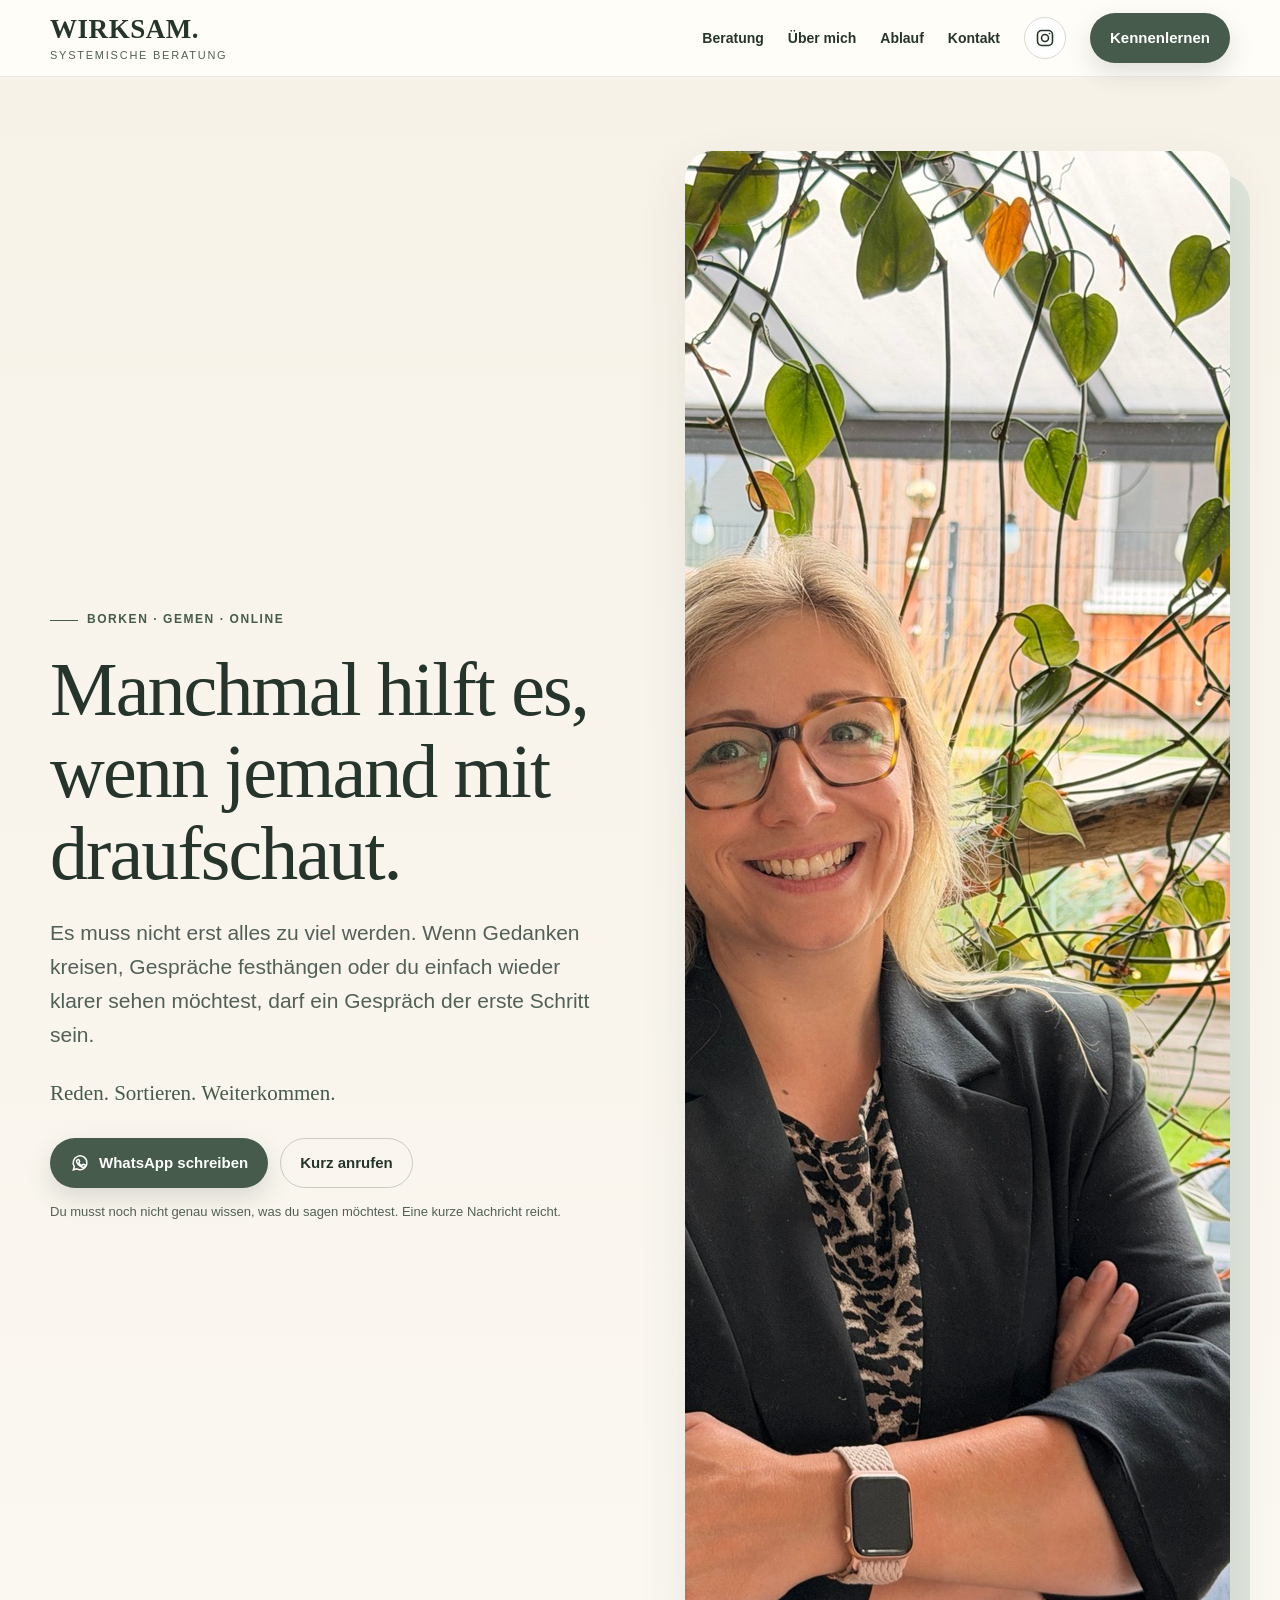
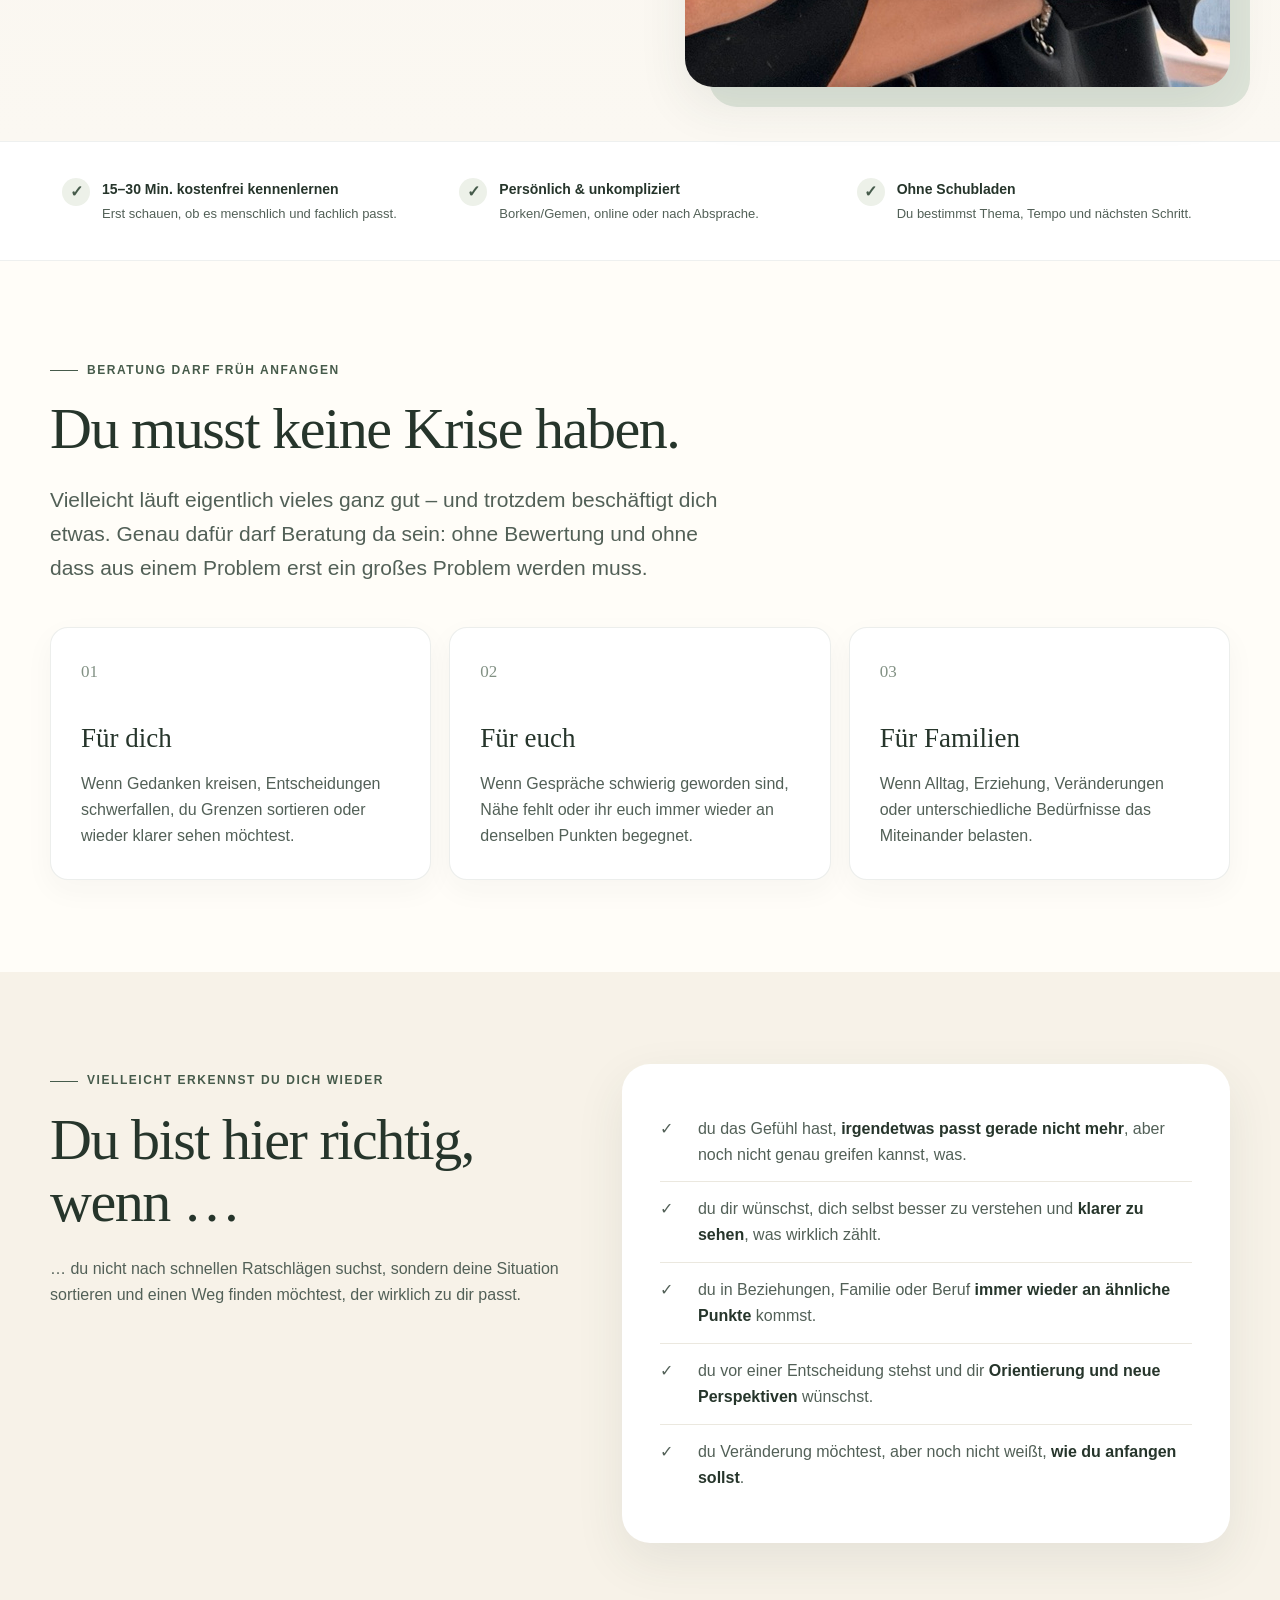
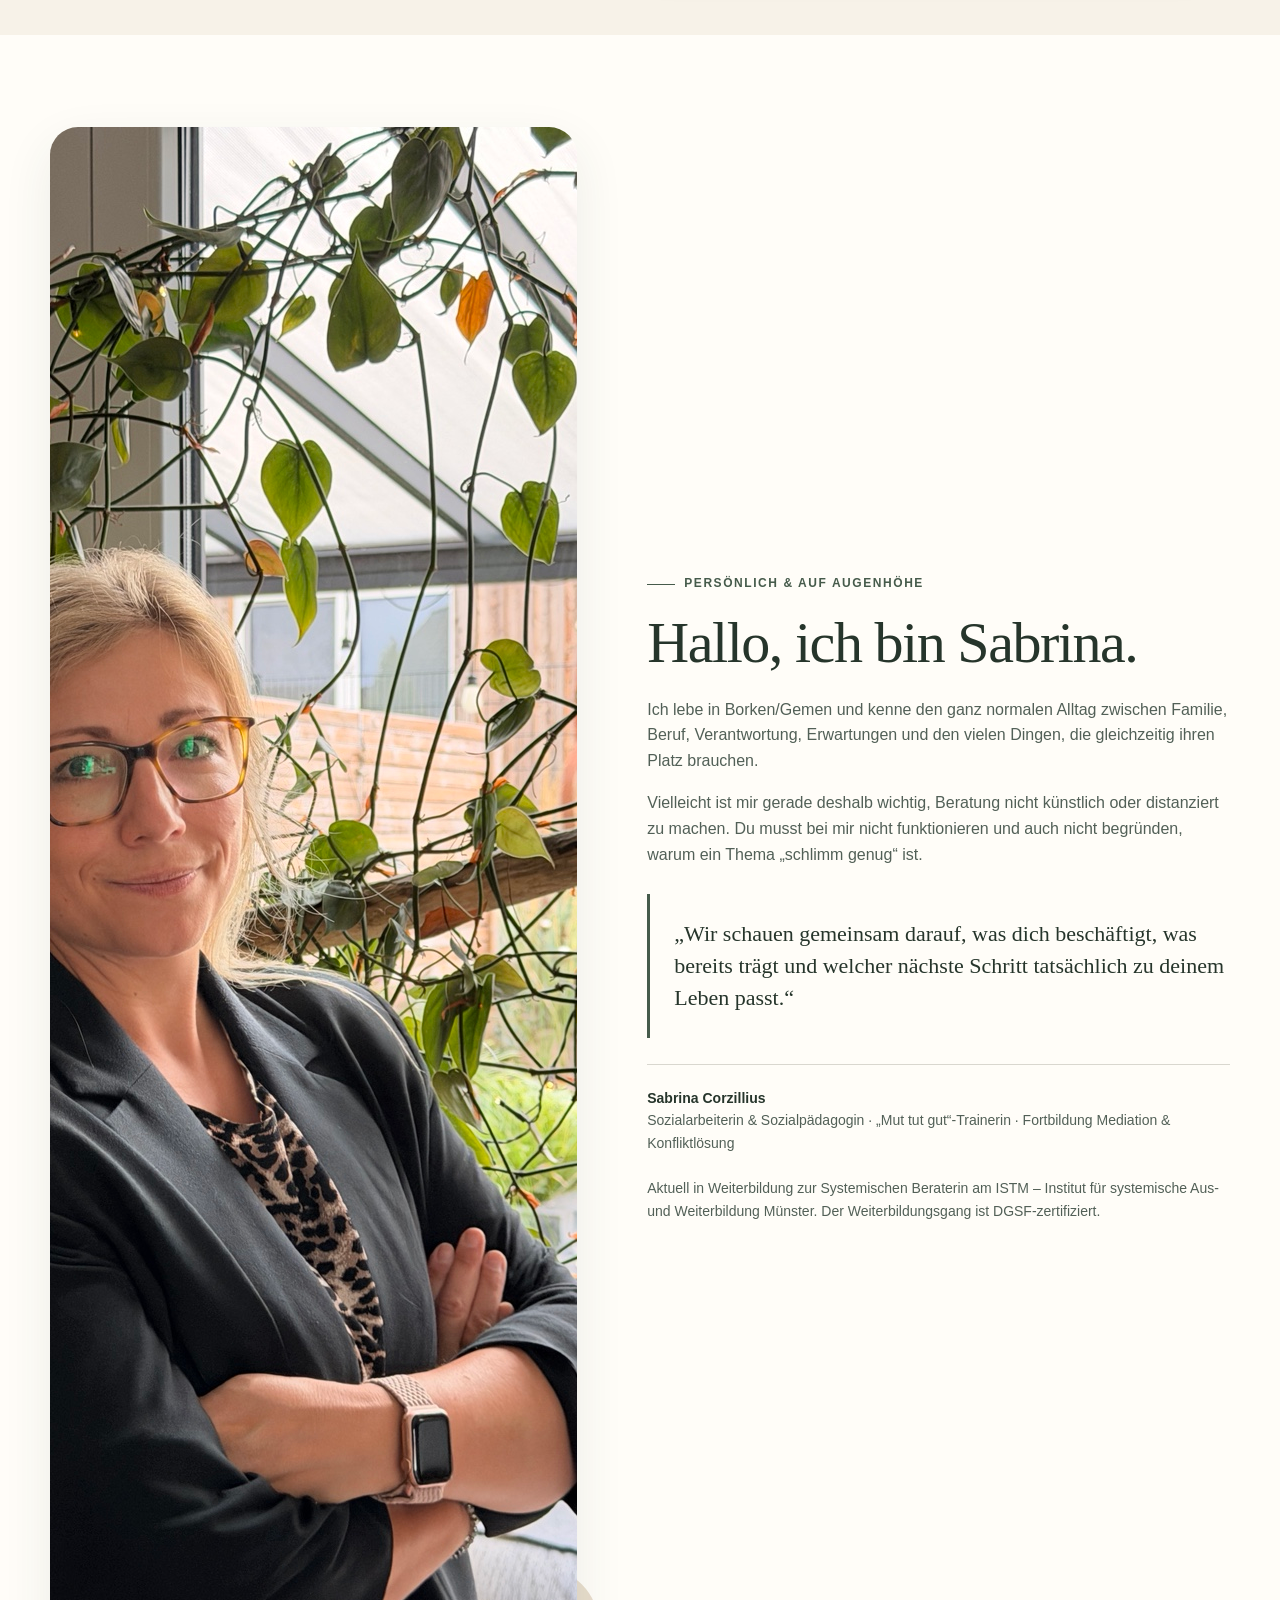
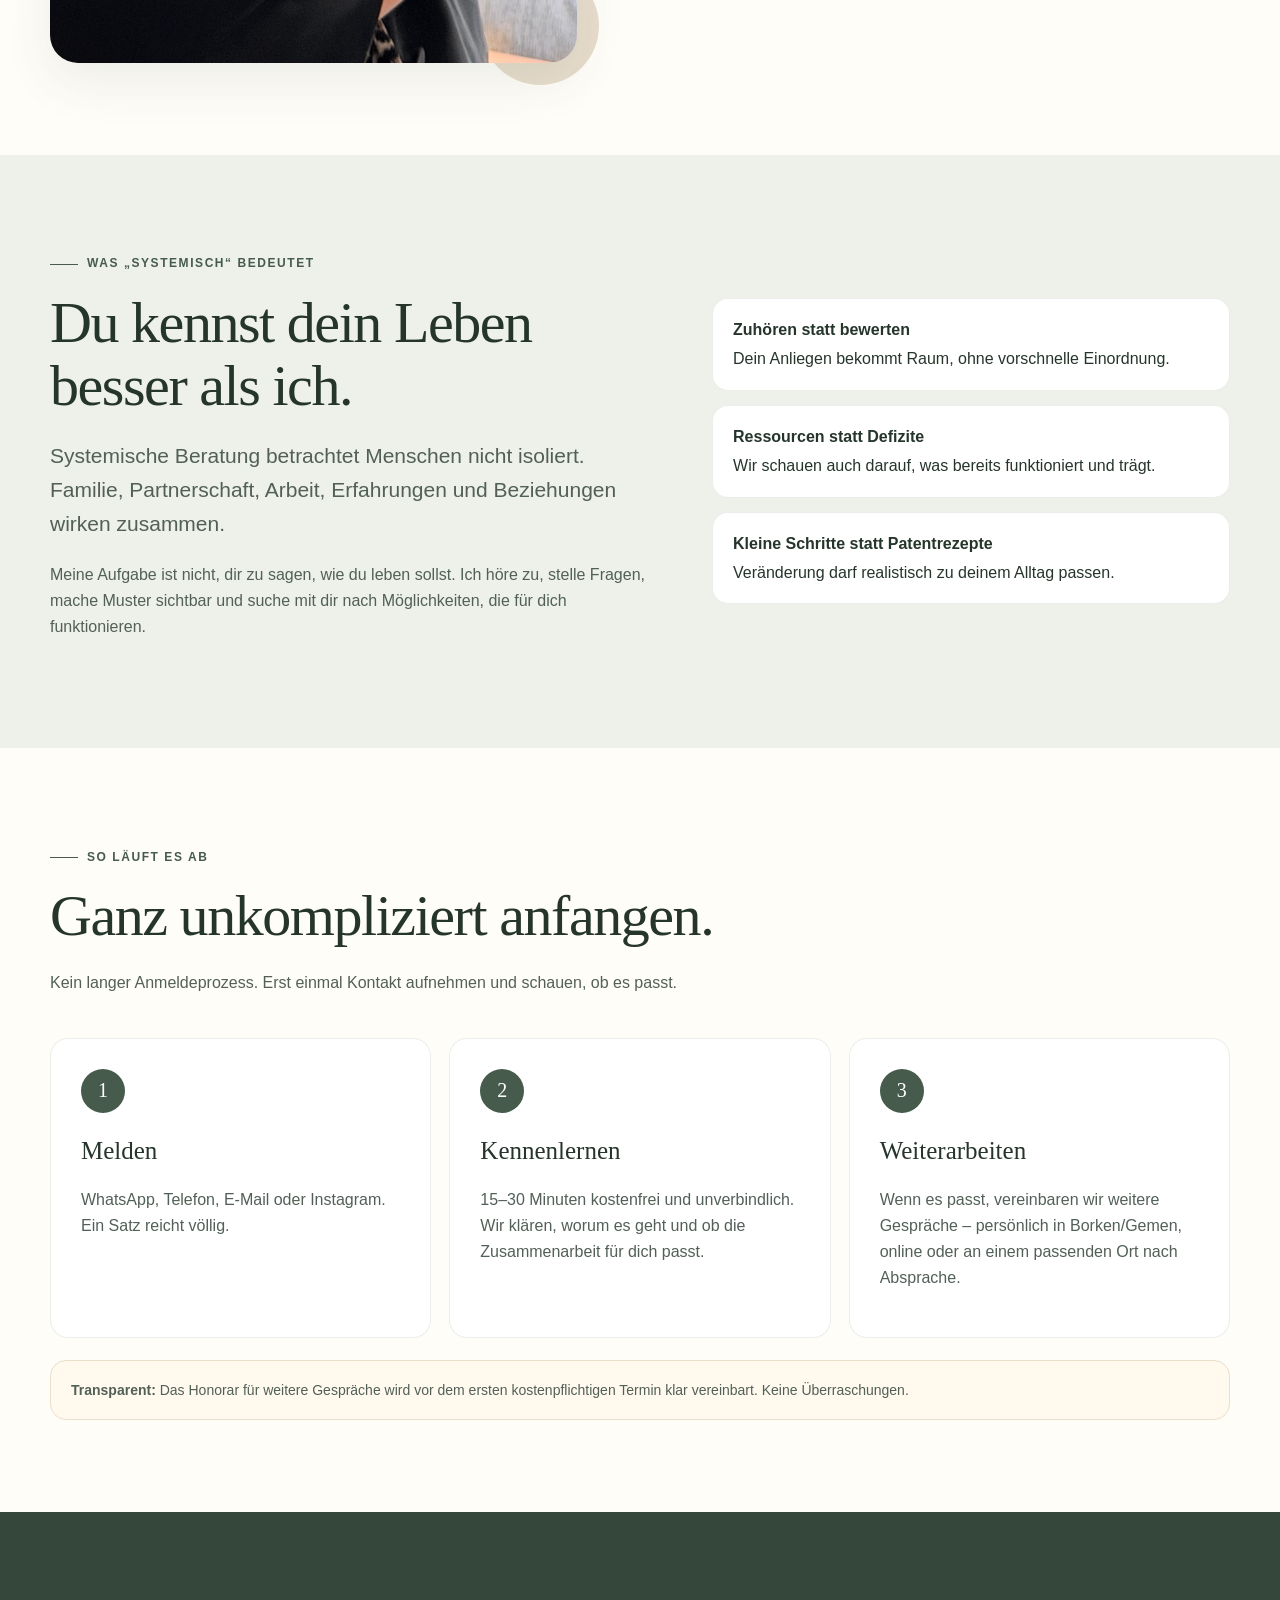
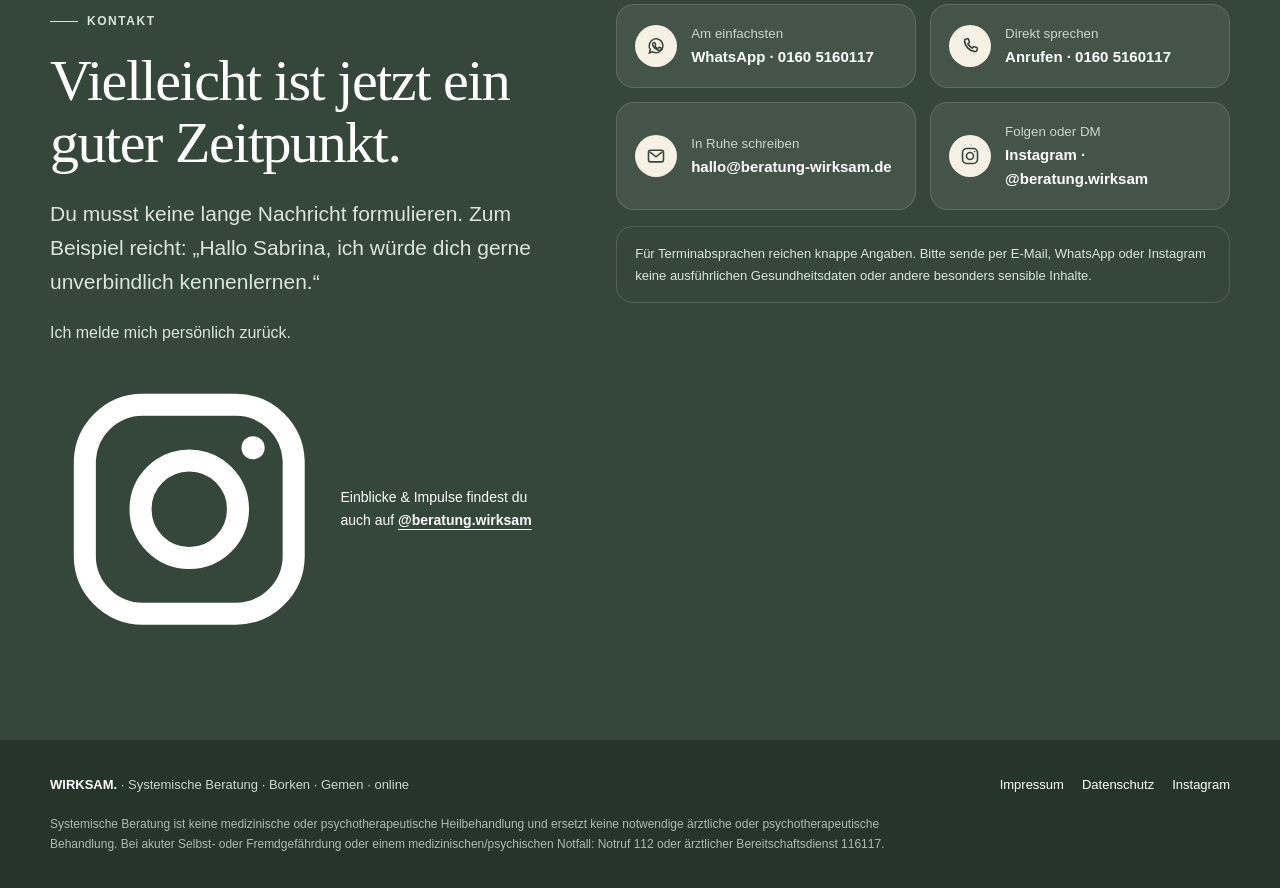
==== commit c259d34c: "Use original portraits with direct eye contact" ====
--- a/index.html
+++ b/index.html
@@ -62,7 +62,7 @@
       <p class="microcopy">Du musst noch nicht genau wissen, was du sagen möchtest. Eine kurze Nachricht reicht.</p>
     </div>
     <div class="hero-photo">
-      <img src="assets/sabrina-hero.jpg" alt="Sabrina bei der Vorbereitung eines Beratungsgesprächs" width="933" height="1400" fetchpriority="high">
+      <img src="assets/sabrina-hero.jpg" alt="Sabrina blickt lächelnd direkt in die Kamera" width="1152" height="1536" fetchpriority="high">
     </div>
   </div>
 </section>
@@ -112,7 +112,7 @@
 <section class="section" id="sabrina">
   <div class="container about-grid">
     <div class="about-photo-wrap">
-      <img src="assets/sabrina-portrait.jpg" alt="Sabrina im Gesprächsvorbereitungsraum" width="950" height="1300" loading="lazy">
+      <img src="assets/sabrina-portrait.jpg" alt="Sabrina blickt freundlich direkt in die Kamera" width="1152" height="1536" loading="lazy">
     </div>
     <div class="about-copy">
       <div class="eyebrow">Persönlich & auf Augenhöhe</div>
--- a/styles.css
+++ b/styles.css
@@ -58,6 +58,7 @@
   border:1px solid transparent;font-weight:750;font-size:15px;
   transition:transform .18s ease,box-shadow .18s ease,background .18s ease
 }
+.btn svg{width:20px;height:20px;flex:0 0 20px}
 .btn:hover{transform:translateY(-1px)}
 .btn-primary{background:var(--green);color:#fff;box-shadow:0 10px 24px rgba(53,70,58,.16)}
 .btn-primary:hover{background:var(--green-deep)}
@@ -227,6 +228,7 @@
     display:flex;align-items:center;justify-content:center;gap:8px;text-decoration:none;
     min-height:48px;border-radius:14px;font-weight:800;font-size:14px
   }
+  .mobile-actions svg{width:20px;height:20px;flex:0 0 20px}
   .mobile-actions .wa{background:var(--green);color:#fff}
   .mobile-actions .call{background:var(--sage-light);color:var(--ink)}
 }
